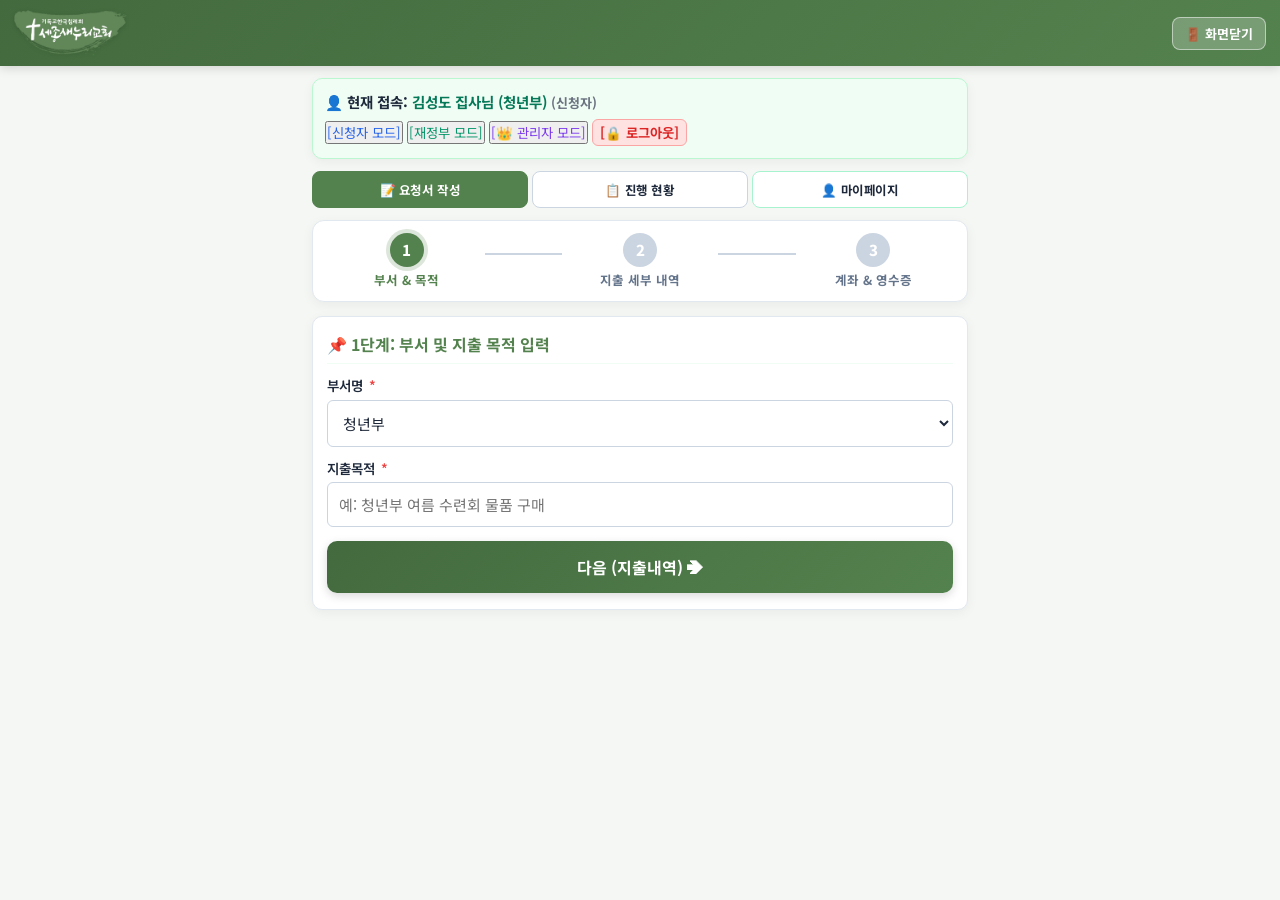
==== public/index.html @ fdd546b0 "fix: 재정부 상세 모달 미학 4대 수술 (메모 '심사' 텍스트 제거, 반려/승인 2자 버튼, 영수증 썸네일 미리보기, 집행완료건 버튼 숨김)" ====
<!DOCTYPE html>
<html lang="ko" data-theme="green">
<head>
    <meta charset="UTF-8">
    <meta name="viewport" content="width=device-width, initial-scale=1.0, maximum-scale=1.0, user-scalable=no">
    <title>세종새누리교회 비용지출요청</title>
    <link rel="stylesheet" href="css/style.css">
</head>
<body>

    <!-- 🌿 깔끔하고 맑은 상단 헤더 -->
    <header class="app-header" style="padding: 10px 14px;">
        <div style="display:flex; align-items:center;">
            <img src="images/logo.png" alt="기독교한국침례회 세종새누리교회" style="height:46px; border:none; background:transparent; box-shadow:none; border-radius:0; filter:drop-shadow(0 1px 2px rgba(0,0,0,0.15));">
        </div>
        <button onclick="closeOrExit()" style="background:rgba(255,255,255,0.22); color:#fff; border:1px solid rgba(255,255,255,0.5); padding:6px 12px; border-radius:8px; font-size:13px; font-weight:bold; cursor:pointer;">
            🚪 화면닫기
        </button>
    </header>

    <div class="container">

        <!-- 🛠️ 로그인 상태 정보 및 테스트용 툴바 -->
        <div class="card" style="padding: 12px; margin-bottom: 12px; background-color: #f0fdf4; border-color: #bbf7d0;">
            <div style="display:flex; justify-content:space-between; align-items:center; flex-wrap:wrap; gap:6px;">
                <div>
                    <strong>👤 현재 접속:</strong> 
                    <span id="user-name-display" style="color:#047857; font-weight:700;">김성도 집사님</span>
                    <span id="user-role-badge" style="font-size:13px; color:#6b7280; font-weight:bold;">(신청자)</span>
                </div>
                <div style="font-size:13px; display:flex; gap:4px; align-items:center; flex-wrap:wrap;">
                    <button onclick="switchRole('APPLICANT', '김성도 집사님 (청년부)')" class="btn-role-switch" style="color:#2563eb;">[신청자 모드]</button>
                    <button onclick="switchRole('TREASURER', '이재정 장로님 (재정부)')" class="btn-role-switch" style="color:#059669;">[재정부 모드]</button>
                    <button onclick="switchRole('ADMIN', '최관리 목사님 (사이트 관리자)')" class="btn-role-switch" style="color:#7c3aed;">[👑 관리자 모드]</button>
                    <button onclick="realLogout()" style="background:#fee2e2; color:#dc2626; border:1px solid #fca5a5; padding:3px 7px; border-radius:6px; font-weight:bold; cursor:pointer;">[🔒 로그아웃]</button>
                </div>
            </div>
        </div>

        <!-- 🎯 상단 탭 메뉴 -->
        <div class="tab-group" id="app-tab-group">
            <button class="tab-btn active" id="tab-form-btn" onclick="showTab('form')">📝 요청서 작성</button>
            <button class="tab-btn" id="tab-status-btn" onclick="showTab('status')">📋 진행 현황</button>
            <button class="tab-btn" id="tab-admin-btn" onclick="showTab('admin')" style="display:none;">📋 지출요청 목록</button>
            <button class="tab-btn" id="tab-site-admin-btn" onclick="showTab('site_admin')" style="display:none; border-color:#7c3aed; color:#7c3aed;">👑 관리자</button>
            <button class="tab-btn" id="tab-mypage-btn" onclick="showTab('mypage')" style="border-color:#a7f3d0;">👤 마이페이지</button>
        </div>

        <!-- 1. 지출요청서 작성 Section -->
        <div id="section-form">
            <div id="wizard-form-container">
                <div class="wizard-stepper" id="main-wizard-stepper">
                    <div class="stepper-step active" id="st-step-1">
                        <div class="stepper-num" id="st-num-1">1</div>
                        <div class="stepper-label">부서 & 목적</div>
                    </div>
                    <div style="flex:0.5; height:2px; background:#cbd5e1; margin-bottom:14px;"></div>
                    <div class="stepper-step" id="st-step-2">
                        <div class="stepper-num" id="st-num-2">2</div>
                        <div class="stepper-label">지출 세부 내역</div>
                    </div>
                    <div style="flex:0.5; height:2px; background:#cbd5e1; margin-bottom:14px;"></div>
                    <div class="stepper-step" id="st-step-3">
                        <div class="stepper-num" id="st-num-3">3</div>
                        <div class="stepper-label">계좌 & 영수증</div>
                    </div>
                </div>

                <form id="expense-submit-form" onsubmit="event.preventDefault(); alert('🎉 지출요청서가 정상 제출되었습니다!'); showTab('status');">
                    <!-- Step 1: 부서 및 목적 -->
                    <div id="w-step-1-panel" class="card" style="display:block;">
                        <div class="card-title">📌 1단계: 부서 및 지출 목적 입력</div>
                        <div class="form-group">
                            <label>부서명 <span class="required">*</span></label>
                            <select id="form-dept-select" class="form-control" style="font-size:15px; padding:11px;">
                                <option value="청년부">청년부</option>
                                <option value="주일학교">주일학교</option>
                                <option value="방송실">방송실</option>
                            </select>
                        </div>
                        <div class="form-group">
                            <label>지출목적 <span class="required">*</span></label>
                            <input type="text" id="w-purpose-input" class="form-control" placeholder="예: 청년부 여름 수련회 물품 구매" style="font-size:15px; padding:11px;">
                        </div>
                        <div class="wizard-btn-group wizard-only-btn">
                            <button type="button" class="btn-wizard-next" onclick="goToWizardStep(2)">
                                다음 (지출내역) ➔
                            </button>
                        </div>
                    </div>

                    <!-- Step 2: 지출 내역 -->
                    <div id="w-step-2-panel" class="card" style="display:none;">
                        <div class="card-title">💵 2단계: 지출 세부 내역 및 비용 입력</div>
                        <p style="font-size:13px; color:var(--text-secondary); margin-bottom:10px;">
                            항목과 금액, 비고를 2줄 카드로 넓고 편리하게 입력하세요.
                        </p>

                        <div id="w-items-card-list">
                            <div class="item-card-row" style="background:#f8fafc; border:1.5px solid #e2e8f0; border-radius:10px; padding:10px; margin-bottom:10px;">
                                <div style="display:flex; justify-content:space-between; align-items:center; margin-bottom:6px;">
                                    <span style="font-size:13px; font-weight:800; color:var(--primary-color);">항목 #1</span>
                                    <button type="button" class="btn-danger-sm" onclick="removeItemCard(this)">✕ 삭제</button>
                                </div>
                                <div class="form-group" style="margin-bottom:6px;">
                                    <input type="text" class="form-control item-name-field" placeholder="예: 수련회 간식 (음료/과자)" style="font-size:14.5px; padding:9px;">
                                </div>
                                <div style="display:grid; grid-template-columns: 1fr 1fr; gap:6px;">
                                    <div>
                                        <input type="number" class="form-control item-amount-field" placeholder="예: 85000" oninput="calcTotalAmount()" style="font-size:14px; padding:8px;">
                                    </div>
                                    <div>
                                        <input type="text" class="form-control item-note-field" placeholder="예: 마트 결제" style="font-size:14px; padding:8px;">
                                    </div>
                                </div>
                            </div>
                        </div>

                        <button type="button" class="btn-secondary-sm" onclick="addItemCard()" style="width:100%; padding:11px; font-size:14.5px; margin-bottom:10px; background:#e2e8f0; color:#334155;">
                            ➕ 지출 항목 추가하기
                        </button>

                        <div class="total-banner">
                            총 신청금액: <span id="w-total-amount-display">0 원</span>
                        </div>

                        <div class="wizard-btn-group wizard-only-btn">
                            <button type="button" class="btn-wizard-prev" onclick="goToWizardStep(1)">⬅ 이전</button>
                            <button type="button" class="btn-wizard-next" onclick="goToWizardStep(3)">
                                다음 (영수증) ➔
                            </button>
                        </div>
                    </div>

                    <!-- Step 3: 계좌 및 영수증 -->
                    <div id="w-step-3-panel" class="card" style="display:none;">
                        <div class="card-title">💳 3단계: 입금 계좌 & 영수증 첨부</div>
                        <div style="display:grid; grid-template-columns: 1fr 1fr; gap: 8px; margin-bottom:12px;">
                            <div class="form-group">
                                <label>계좌번호 <span class="required">*</span></label>
                                <input type="text" id="form-account-input" class="form-control" placeholder="예: 351-1234-5678-00" style="padding:11px;">
                            </div>
                            <div class="form-group">
                                <label>예금주 <span class="required">*</span></label>
                                <input type="text" id="form-holder-input" class="form-control" placeholder="예: 홍길동" style="padding:11px;">
                            </div>
                        </div>

                        <div class="form-group" style="margin-bottom:16px;">
                            <label>🖼️ 영수증 / 증빙 사진 첨부 (선택/필수)</label>
                            <div class="receipt-upload-box" onclick="document.getElementById('receipt-input-w').click();" style="border:2px dashed #94a3b8; background:#f8fafc; padding:20px; border-radius:12px;">
                                <div style="font-size:32px; margin-bottom:4px;">🖼️ 📸</div>
                                <div style="font-weight:bold; font-size:15px; color:var(--primary-color);">터치하여 스마트폰 카메라 촬영 또는 영수증 사진 첨부</div>
                                <div style="font-size:12.5px; color:#64748b; margin-top:2px;">(여러 장 선택 가능합니다)</div>
                                <input type="file" id="receipt-input-w" accept="image/*" multiple style="display:none;" onchange="handleReceiptPreview(this)">
                            </div>
                            <div id="receipt-preview-container" style="display:flex; flex-wrap:wrap; gap:6px; margin-top:8px;"></div>
                        </div>

                        <div class="wizard-btn-group wizard-only-btn">
                            <button type="button" class="btn-wizard-prev" onclick="goToWizardStep(2)">⬅ 이전</button>
                            <button type="submit" class="btn-wizard-next" style="background:linear-gradient(135deg, #059669 0%, #10b981 100%); font-size:17px;">
                                ✉️ 요청서 제출
                            </button>
                        </div>
                    </div>

                    <div id="onepage-submit-container" style="display:none; margin-top:14px;">
                        <button type="submit" class="btn-primary-lg" style="background:linear-gradient(135deg, #059669 0%, #10b981 100%); font-size:18px; padding:16px;">
                            ✉️ 요청서 제출
                        </button>
                    </div>
                </form>
            </div>
        </div>

        <!-- 2. 📋 진행 현황 Section -->
        <div id="section-status" style="display:none;">
            <div class="card">
                <div class="card-title">⚡ 최근 지출요청 진행 현황 (1개월 이내)</div>
                <div style="border: 1.5px solid #e2e8f0; border-radius: 8px; padding: 12px; margin-bottom: 10px; background:#fff;">
                    <div style="display:flex; justify-content:space-between; align-items:center; margin-bottom:4px;">
                        <span style="font-weight:700; font-size:14.5px; color:var(--primary-color);">EXP-202608-0001</span>
                        <span class="status-badge status-PAID" style="background:#dcfce7; color:#15803d; padding:2px 8px; border-radius:4px; font-weight:bold; font-size:12px;">✅ 집행 완료</span>
                    </div>
                    <h3 style="font-size:15.5px; font-weight:700; margin-bottom:4px;">청년부 여름 수련회 물품 구매</h3>
                    <div style="font-size:13.5px; color:var(--text-secondary);">신청자: <strong>김성도 집사</strong> | 신청금액: <strong>85,000 원</strong> | 요청일: 2026-08-11</div>
                </div>
            </div>

            <div class="card" style="border-top:3px solid #64748b;">
                <div class="card-title" style="color:#334155;">📜 지난 지출 신청 이력 (집행완료 1개월 경과건)</div>
                <p style="font-size:13px; color:var(--text-secondary); margin-bottom:10px;">
                    집행이 확정되고 1개월이 지난 신청 내역은 간단 목록으로 안전하게 보관됩니다.
                </p>
                <table class="admin-user-table">
                    <thead>
                        <tr><th>집행일자</th><th>부서</th><th>지출 목적</th><th>금액</th><th>상태</th></tr>
                    </thead>
                    <tbody>
                        <tr>
                            <td>2026-07-02</td>
                            <td>청년부</td>
                            <td>6월 청년부 정기모임 모임비</td>
                            <td>45,000 원</td>
                            <td><span style="color:#059669; font-weight:bold;">✅ 완료</span></td>
                        </tr>
                    </tbody>
                </table>
            </div>
        </div>

        <!-- 3. 👤 마이페이지 Section -->
        <div id="section-mypage" style="display:none;">
            <div class="card" style="border-top:3px solid var(--primary-color);">
                <div class="card-title" style="color:var(--primary-color);">👤 내 프로필 & 취향</div>
                <div class="form-group">
                    <label>성명 (SNS 로그인 정보 연동)</label>
                    <input type="text" id="my-name-input" class="form-control" value="김성도" oninput="syncNameWithHolder(this.value)">
                </div>
                <div style="display:grid; grid-template-columns: 1fr 1fr; gap:8px;">
                    <div class="form-group">
                        <label>교회 직함 선택</label>
                        <select id="my-title-select" class="form-control">
                            <option value="성도">성도</option>
                            <option value="집사" selected>집사</option>
                            <option value="권사">권사</option>
                            <option value="장로">장로</option>
                            <option value="목사">목사</option>
                        </select>
                    </div>
                    <div class="form-group">
                        <label>소속 부서 선택</label>
                        <select id="my-dept-select" class="form-control">
                            <option value="청년부" selected>청년부</option>
                            <option value="주일학교">주일학교</option>
                            <option value="방송실">방송실</option>
                        </select>
                    </div>
                </div>
            </div>

            <!-- 자주 쓰는 환급 계좌 등록 -->
            <div class="card" style="border-top:3px solid #059669;">
                <div class="card-title" style="color:#047857;">💳 자주 쓰는 환급 계좌 미리 등록</div>
                <div style="display:grid; grid-template-columns: 1fr 2fr 1fr; gap:6px;">
                    <input type="text" id="my-bank-input" class="form-control" placeholder="은행명" value="농협">
                    <input type="text" id="my-account-input" class="form-control" placeholder="계좌번호" value="351-1234-5678-00">
                    <input type="text" id="my-holder-input" class="form-control" placeholder="예금주" value="김성도">
                </div>
            </div>

            <!-- 🎨 테마 및 폼 스타일 선택기 -->
            <div class="card" style="border-top:3px solid #7c3aed;">
                <div class="card-title" style="color:#6b21a8;">🎨 나만의 선호 UI 스타일 & 테마 색상 선택</div>
                <div class="form-group" style="margin-bottom:14px;">
                    <label style="font-weight:700;">기본 지출요청서 작성 폼 스타일 선택</label>
                    <select id="my-mode-select" class="form-control" style="font-size:14.5px; padding:10px; border-color:#7c3aed;">
                        <option value="wizard" selected>✨ 3단계 톡톡 위자드 모드 (기본)</option>
                        <option value="onepage">📄 한눈에 보는 원페이지 스크롤 모드</option>
                    </select>
                </div>
                <div class="form-group">
                    <label style="font-weight:700;">좋아하는 테마 컬러 선택</label>
                    <div class="theme-picker-group">
                        <div class="theme-card-option active" id="thm-opt-green" onclick="selectThemeOption('green')">
                            <div class="theme-color-badge" style="background:#54824e;"></div>
                            <div style="font-size:13px; font-weight:bold; color:#436a3e;">🌿 딥그린</div>
                        </div>
                        <div class="theme-card-option" id="thm-opt-blue" onclick="selectThemeOption('blue')">
                            <div class="theme-color-badge" style="background:#1e3a8a;"></div>
                            <div style="font-size:13px; font-weight:bold; color:#1e3a8a;">🔵 오션블루</div>
                        </div>
                        <div class="theme-card-option" id="thm-opt-purple" onclick="selectThemeOption('purple')">
                            <div class="theme-color-badge" style="background:#6b21a8;"></div>
                            <div style="font-size:13px; font-weight:bold; color:#6b21a8;">🟣 퍼플</div>
                        </div>
                    </div>
                </div>
                <button type="button" class="btn-primary-lg" style="margin-top:14px;" onclick="saveMyPageSettings()">
                    💾 마이페이지 설정 저장하기
                </button>
            </div>
        </div>

        <!-- 4. 📋 재정부 전용 지출요청 심사 & 스마트 2대 버튼 목록 -->
        <div id="section-admin" style="display:none;">
            <div class="card">
                <!-- 🔘 상단 2대 핵심 버튼 -->
                <div class="card-title" style="justify-content:space-between; flex-wrap:wrap; gap:6px; margin-bottom:14px;">
                    <span>📋 지출요청 심사 & 집행 목록</span>
                    <div style="display:flex; gap:6px; flex-wrap:wrap;">
                        <button type="button" class="btn-secondary-sm" style="background:#1e293b; color:#ffffff; padding:7px 12px; font-size:13px; font-weight:bold; cursor:pointer;" onclick="printFullReport()">
                            🖨️ 전체 목록 인쇄
                        </button>
                        <button type="button" id="btn-toggle-batch-mode" class="btn-secondary-sm" style="background:#2563eb; color:#ffffff; padding:7px 12px; font-size:13px; font-weight:bold; cursor:pointer;" onclick="toggleBatchMode()">
                            💸 집행완료 확정
                        </button>
                    </div>
                </div>

                <!-- 💸 스마트 집행완료 확정 툴바 (토글 시 등장!) -->
                <div id="batch-action-bar" class="batch-bar-container">
                    <label style="font-weight:700; font-size:13.5px; cursor:pointer; display:flex; align-items:center; gap:6px; color:#1e3a8a;">
                        <input type="checkbox" id="chk-select-all" onchange="toggleSelectAll(this)" style="width:18px; height:18px; accent-color:#2563eb;">
                        <span>☑️ 전체 선택</span>
                    </label>
                    <div style="display:flex; gap:6px; align-items:center;">
                        <button type="button" id="btn-batch-pay" class="btn-primary-lg" onclick="processBatchPayment()" style="width:auto; padding:8px 14px; font-size:13px; background:linear-gradient(135deg, #1d4ed8 0%, #2563eb 100%);">
                            💸 선택한 0건 (0원) 집행 완료
                        </button>
                        <button type="button" onclick="toggleBatchMode(false)" style="background:#cbd5e1; color:#334155; border:none; padding:8px 10px; border-radius:6px; font-size:12.5px; font-weight:bold; cursor:pointer;">
                            취소
                        </button>
                    </div>
                </div>
                
                <div id="admin-request-cards-container">
                    <!-- 요청 카드 #1 -->
                    <div class="request-summary-card" style="margin-bottom:10px; display:flex; gap:10px; align-items:flex-start;">
                        <input type="checkbox" class="chk-item-batch" value="EXP-202608-0001" data-amount="85000" data-status="PAID" onchange="calcSelectedBatchTotal()" style="width:20px; height:20px; margin-top:4px; accent-color:#2563eb;">
                        <div style="flex:1;" onclick="openDetailModal('EXP-202608-0001', '청년부 여름 수련회 물품 구매', '85,000 원', '청년부', '김성도 집사', 'PAID', '농협 351-1234-5678-00 (예금주: 김성도)')">
                            <div style="display:flex; justify-content:space-between; align-items:center;">
                                <span style="font-weight:700; color:var(--primary-color);">EXP-202608-0001</span>
                                <span class="status-badge status-PAID" id="badge-EXP-202608-0001" style="background:#dcfce7; color:#15803d; padding:2px 8px; border-radius:4px; font-weight:bold; font-size:12px;">✅ 집행 완료</span>
                            </div>
                            <div style="font-weight:bold; font-size:15px; margin-top:4px;">청년부 여름 수련회 물품 구매</div>
                            <div style="font-size:13px; color:#64748b; margin-top:2px;">신청자: 김성도 집사 | 금액: 85,000 원 | 계좌: 농협 351-1234-5678-00</div>
                        </div>
                    </div>

                    <!-- 요청 카드 #2 -->
                    <div class="request-summary-card" style="display:flex; gap:10px; align-items:flex-start;">
                        <input type="checkbox" class="chk-item-batch" value="EXP-202608-0002" data-amount="120000" data-status="APPROVED" onchange="calcSelectedBatchTotal()" style="width:20px; height:20px; margin-top:4px; accent-color:#2563eb;">
                        <div style="flex:1;" onclick="openDetailModal('EXP-202608-0002', '주일학교 주일과별 교재 구입', '120,000 원', '주일학교', '이성도 집사', 'PENDING', '농협 351-9988-7766 (예금주: 이성도)')">
                            <div style="display:flex; justify-content:space-between; align-items:center;">
                                <span style="font-weight:700; color:var(--primary-color);">EXP-202608-0002</span>
                                <span class="status-badge status-PENDING" id="badge-EXP-202608-0002" style="background:#fef3c7; color:#b45309; padding:2px 8px; border-radius:4px; font-weight:bold; font-size:12px;">⏳ 승인 대기</span>
                            </div>
                            <div style="font-weight:bold; font-size:15px; margin-top:4px;">주일학교 주일과별 교재 구입</div>
                            <div style="font-size:13px; color:#64748b; margin-top:2px;">신청자: 이성도 집사 | 금액: 120,000 원 | 계좌: 농협 351-9988-7766</div>
                        </div>
                    </div>
                </div>
            </div>
        </div>

        <!-- 5. 👑 사이트 관리자 대시보드 Section -->
        <div id="section-site_admin" style="display:none;">
            <div class="card" style="border-top:3px solid #7c3aed;">
                <div class="card-title" style="color:#6b21a8;">⚙️ 1. 부서 및 교회 직함 관리</div>
                <p style="font-size:13px; color:var(--text-secondary);">사역 부서 및 직함을 자유롭게 생성/삭제 관리합니다.</p>
            </div>
        </div>

    </div>

    <!-- 🔍 재정부 상세 모달 (Detail Modal) -->
    <div id="detail-review-modal" class="modal-backdrop">
        <div class="modal-content">
            <div class="modal-header">
                <h3 id="m-modal-title">📌 지출요청 세부내용 (EXP-202608-0001)</h3>
                <button type="button" class="modal-close-btn" onclick="closeModal()">✕</button>
            </div>

            <div style="font-size:13.5px; line-height:1.6; margin-bottom:14px;">
                <div style="background:#f8fafc; padding:10px 12px; border-radius:8px; border:1px solid #e2e8f0; margin-bottom:10px;">
                    <div><strong>요청 건명:</strong> <span id="m-purpose-text" style="font-weight:bold; color:var(--primary-color);">청년부 여름 수련회 물품 구매</span></div>
                    <div><strong>신청 정보:</strong> <span id="m-dept-text">청년부</span> - <span id="m-applicant-text">김성도 집사</span></div>
                    <div><strong>환급 계좌:</strong> <span id="m-account-text">농협 351-1234-5678-00 (예금주: 김성도)</span></div>
                    <div><strong>신청 총액:</strong> <span id="m-amount-text" style="font-size:16px; font-weight:800; color:#2563eb;">85,000 원</span></div>
                    <div><strong>현재 상태:</strong> <span id="m-status-text" class="status-badge">집행 완료</span></div>
                </div>

                <div style="font-weight:700; color:#334155; margin-bottom:6px;">💵 세부 지출 항목 명세:</div>
                <table style="width:100%; border-collapse:collapse; font-size:13px; margin-bottom:14px; border:1px solid #cbd5e1;">
                    <thead style="background:#f1f5f9;">
                        <tr><th style="padding:6px; border:1px solid #cbd5e1;">항목명</th><th style="padding:6px; border:1px solid #cbd5e1;">금액</th><th style="padding:6px; border:1px solid #cbd5e1;">비고</th></tr>
                    </thead>
                    <tbody id="m-items-tbody">
                        <tr><td style="padding:6px; border:1px solid #e2e8f0;">수련회 간식 (음료/과자)</td><td style="padding:6px; border:1px solid #e2e8f0; text-align:right;">85,000 원</td><td style="padding:6px; border:1px solid #e2e8f0;">마트 결제</td></tr>
                    </tbody>
                </table>

                <div style="font-weight:700; color:#334155; margin-bottom:6px;">🖼️ 영수증 / 증빙 사진 미리보기:</div>
                <!-- 🖼️ 영수증 썸네일 미리보기 갤러리 -->
                <div id="m-receipt-gallery" style="display:flex; gap:10px; flex-wrap:wrap; margin-bottom:14px;">
                    <img src="images/logo.png" alt="영수증 썸네일" class="modal-receipt-thumb" onclick="alert('📸 영수증 원본 사진을 확대하여 미리봅니다.')" title="터치 시 원본 사진 확대 보기">
                </div>

                <div class="form-group" style="margin-bottom:14px;" id="m-memo-group">
                    <label style="font-weight:700;">재정부 메모 / 반려 사유 (선택)</label>
                    <input type="text" id="m-review-memo" class="form-control" placeholder="예: 영수증 적격 확인 완료">
                </div>
            </div>

            <!-- 🔘 승인 / 반려 2자 단정 처리 버튼 구획 (집행완료/완료건 조건부 숨김) -->
            <div id="m-action-btn-group" style="display:grid; grid-template-columns: 1fr 1fr; gap:10px;">
                <button type="button" class="btn-primary-lg" style="background:#ef4444; font-size:15px; padding:12px;" onclick="processApproval('REJECTED')">
                    ❌ 반려
                </button>
                <button type="button" class="btn-primary-lg" style="background:#059669; font-size:15px; padding:12px;" onclick="processApproval('APPROVED')">
                    ✅ 승인
                </button>
            </div>

            <!-- 집행 완료건 전용 닫기 버튼 -->
            <div id="m-close-only-group" style="display:none; margin-top:10px;">
                <button type="button" class="btn-primary-lg" style="background:#475569; font-size:15px; padding:12px;" onclick="closeModal()">
                    🚪 닫기
                </button>
            </div>
        </div>
    </div>

    <!-- 🖨️ 재정부 지출요청 총괄집계표 전용 인쇄/PDF 숨김 구획 -->
    <div id="print-report-container"></div>

    <script src="js/app.js"></script>
    <script>
        let currentRole = 'APPLICANT';
        let selectedTheme = 'green';
        let itemCardCount = 1;
        let activeReqId = null;
        let activeReqStatus = null;
        let isBatchModeActive = false;

        function showTab(tabName) {
            ['form', 'status', 'admin', 'site_admin', 'mypage'].forEach(t => {
                const sec = document.getElementById('section-' + t);
                const btn = document.getElementById('tab-' + t + '-btn');
                if (sec) sec.style.display = (t === tabName) ? 'block' : 'none';
                if (btn) {
                    if (t === tabName) btn.classList.add('active');
                    else btn.classList.remove('active');
                }
            });
        }

        // 🔘 '집행완료 확정' 클릭 시 체크박스 모드 토글!
        function toggleBatchMode(forceState) {
            if (forceState !== undefined) {
                isBatchModeActive = forceState;
            } else {
                isBatchModeActive = !isBatchModeActive;
            }

            const bar = document.getElementById('batch-action-bar');
            const chks = document.querySelectorAll('.chk-item-batch');
            const toggleBtn = document.getElementById('btn-toggle-batch-mode');

            if (isBatchModeActive) {
                if (bar) bar.classList.add('active');
                chks.forEach(c => c.classList.add('active'));
                if (toggleBtn) {
                    toggleBtn.style.background = '#475569';
                    toggleBtn.textContent = '❌ 확정 모드 닫기';
                }
            } else {
                if (bar) bar.classList.remove('active');
                chks.forEach(c => c.classList.remove('active'));
                if (toggleBtn) {
                    toggleBtn.style.background = '#2563eb';
                    toggleBtn.textContent = '💸 집행완료 확정';
                }
                document.getElementById('chk-select-all').checked = false;
                toggleSelectAll({ checked: false });
            }
        }

        // 🔍 세부내용 상세 모달 열기 (집행 완료건 승인/반려 버튼 조건부 숨김!)
        function openDetailModal(reqId, purpose, totalAmount, dept, applicant, status, accountInfo) {
            if (isBatchModeActive) return; // 체크박스 모드일 땐 모달 팝업 안 띄움

            activeReqId = reqId;
            activeReqStatus = status;

            document.getElementById('m-modal-title').textContent = '📌 지출요청 세부내용 (' + reqId + ')';
            document.getElementById('m-purpose-text').textContent = purpose;
            document.getElementById('m-dept-text').textContent = dept;
            document.getElementById('m-applicant-text').textContent = applicant;
            document.getElementById('m-account-text').textContent = accountInfo;
            document.getElementById('m-amount-text').textContent = totalAmount;
            
            const stBadge = document.getElementById('m-status-text');
            if (stBadge) {
                stBadge.textContent = getStatusLabel(status);
            }

            // 🔒 집행 완료건(PAID) 또는 이미 반려건(REJECTED)은 [반려/승인] 버튼을 감추고 [닫기] 버튼만 표시!
            const actionGroup = document.getElementById('m-action-btn-group');
            const closeGroup = document.getElementById('m-close-only-group');
            const memoGroup = document.getElementById('m-memo-group');

            if (status === 'PAID' || status === 'REJECTED') {
                if (actionGroup) actionGroup.style.display = 'none';
                if (closeGroup) closeGroup.style.display = 'block';
                if (memoGroup) memoGroup.style.display = 'none';
            } else {
                if (actionGroup) actionGroup.style.display = 'grid';
                if (closeGroup) closeGroup.style.display = 'none';
                if (memoGroup) memoGroup.style.display = 'block';
            }

            document.getElementById('detail-review-modal').classList.add('active');
        }

        function closeModal() {
            document.getElementById('detail-review-modal').classList.remove('active');
        }

        function getStatusLabel(st) {
            switch(st) {
                case 'PAID': return '✅ 집행 완료';
                case 'APPROVED': return '👍 승인 완료 (집행대기)';
                case 'PENDING': return '⏳ 승인 대기';
                case 'REJECTED': return '❌ 반려됨';
                default: return st;
            }
        }

        // ✅ 승인 또는 ❌ 반려 처리 스크립트 (2자 버튼)
        function processApproval(targetStatus) {
            if (!activeReqId) return;

            const badge = document.getElementById('badge-' + activeReqId);

            if (targetStatus === 'APPROVED') {
                if (badge) {
                    badge.className = 'status-badge status-APPROVED';
                    badge.style.cssText = 'background:#e0f2fe; color:#0369a1; padding:2px 8px; border-radius:4px; font-weight:bold; font-size:12px;';
                    badge.textContent = '👍 승인 완료 (집행대기)';
                }
                alert('🎉 [' + activeReqId + '] 지출요청건이 [승인] 처리되었습니다!\n목록으로 복귀합니다.');
            } else if (targetStatus === 'REJECTED') {
                if (badge) {
                    badge.className = 'status-badge status-REJECTED';
                    badge.style.cssText = 'background:#fee2e2; color:#dc2626; padding:2px 8px; border-radius:4px; font-weight:bold; font-size:12px;';
                    badge.textContent = '❌ 반려됨';
                }
                alert('❌ [' + activeReqId + '] 지출요청건이 [반려] 처리되었습니다.\n목록으로 복귀합니다.');
            }

            closeModal();
            calcSelectedBatchTotal();
        }

        // 💸 스마트 다중 선택 일괄 집행 완료
        function toggleSelectAll(chkAll) {
            const items = document.querySelectorAll('.chk-item-batch');
            items.forEach(chk => chk.checked = chkAll.checked);
            calcSelectedBatchTotal();
        }

        function calcSelectedBatchTotal() {
            const items = document.querySelectorAll('.chk-item-batch:checked');
            let count = 0;
            let totalSum = 0;

            items.forEach(chk => {
                count++;
                totalSum += parseInt(chk.getAttribute('data-amount')) || 0;
            });

            const btn = document.getElementById('btn-batch-pay');
            if (btn) {
                btn.textContent = '💸 선택한 ' + count + '건 (' + totalSum.toLocaleString() + '원) 집행 완료';
            }
        }

        function processBatchPayment() {
            const items = document.querySelectorAll('.chk-item-batch:checked');
            if (items.length === 0) {
                alert('⚠️ 일괄 집행 완료 처리할 지출요청건을 먼저 체크박스로 선택해 주세요!');
                return;
            }

            let totalSum = 0;
            let reqIds = [];
            items.forEach(chk => {
                reqIds.push(chk.value);
                totalSum += parseInt(chk.getAttribute('data-amount')) || 0;
            });

            if (confirm('💸 선택하신 총 ' + items.length + '건 (총 ' + totalSum.toLocaleString() + '원)의 요청서를 [일괄 집행 완료] 처리하시겠습니까?')) {
                reqIds.forEach(id => {
                    const badge = document.getElementById('badge-' + id);
                    if (badge) {
                        badge.className = 'status-badge status-PAID';
                        badge.style.cssText = 'background:#dcfce7; color:#15803d; padding:2px 8px; border-radius:4px; font-weight:bold; font-size:12px;';
                        badge.textContent = '✅ 집행 완료';
                    }
                });

                alert('🎉 [일괄 집행 완료 처리 완료!]\n\n' +
                      '• 선택 건수: 총 ' + items.length + '건\n' +
                      '• 집행 총액: ' + totalSum.toLocaleString() + ' 원\n\n' +
                      '인터넷 뱅킹 환급 집행이 정상 완료되었습니다!');

                toggleBatchMode(false);
            }
        }

        // 📊 재정부 멀티 지출요청 총괄 집계표 인쇄 스크립트!
        function printFullReport() {
            const printBox = document.getElementById('print-report-container');
            const today = new Date().toLocaleDateString('ko-KR', { year: 'numeric', month: 'long', day: 'numeric' });

            printBox.innerHTML = `
                <div class="print-header-top-clean">
                    <div class="print-title-area">
                        <h1>세종새누리교회 비용지출 결의 총괄표</h1>
                        <p>출력 일자: ${today} | 담당 부서: 재정부</p>
                    </div>

                    <table class="print-approval-table-clean">
                        <tr>
                            <th>작 성</th>
                            <th>검 토</th>
                            <th>승 인</th>
                        </tr>
                        <tr>
                            <td class="print-approval-box-cell"></td>
                            <td class="print-approval-box-cell"></td>
                            <td class="print-approval-box-cell"></td>
                        </tr>
                    </table>
                </div>

                <div class="print-blue-title-bar">
                    ┃ 총괄 건명: 세종새누리교회 비용 지출 및 환급 집행 결의 건
                </div>

                <table class="print-items-grid-table">
                    <thead>
                        <tr>
                            <th style="width:5%;">NO</th>
                            <th style="width:14%;">요청번호</th>
                            <th style="width:10%;">부서</th>
                            <th style="width:11%;">신청자</th>
                            <th style="width:25%;">지출 목적 (건명)</th>
                            <th style="width:23%;">환급 계좌 정보</th>
                            <th style="width:12%;">금액 (원)</th>
                        </tr>
                    </thead>
                    <tbody>
                        <tr>
                            <td style="text-align:center;">1</td>
                            <td style="text-align:center; font-weight:700;">EXP-202608-0001</td>
                            <td style="text-align:center;">청년부</td>
                            <td style="text-align:center;">김성도 집사</td>
                            <td>청년부 여름 수련회 물품 구매</td>
                            <td>농협 351-1234-5678-00 (김성도)</td>
                            <td style="text-align:right; font-weight:700;">85,000</td>
                        </tr>
                        <tr>
                            <td style="text-align:center;">2</td>
                            <td style="text-align:center; font-weight:700;">EXP-202608-0002</td>
                            <td style="text-align:center;">주일학교</td>
                            <td style="text-align:center;">이성도 집사</td>
                            <td>주일학교 주일과별 교재 구입</td>
                            <td>농협 351-9988-7766 (이성도)</td>
                            <td style="text-align:right; font-weight:700;">120,000</td>
                        </tr>
                    </tbody>
                </table>

                <div class="print-total-blue-box">
                    <span style="font-size:15px; font-weight:bold; color:#475569;">총 지출 집행 결의 합계금액:</span>
                    <span class="print-total-amount-highlight">205,000 원</span>
                </div>

                <div class="print-church-stamp-footer">
                    위와 같이 세종새누리교회 회계 규정에 따라 비용 지출 결의를 총괄 집행합니다.<br><br>
                    <span style="font-size:17px; font-weight:800;">기독교한국침례회 세종새누리교회 재정부 (직인생략)</span>
                </div>
            `;

            setTimeout(function() {
                window.print();
            }, 150);
        }

        function renderFormMode(mode) {
            const stepper = document.getElementById('main-wizard-stepper');
            const p1 = document.getElementById('w-step-1-panel');
            const p2 = document.getElementById('w-step-2-panel');
            const p3 = document.getElementById('w-step-3-panel');
            const wizardBtns = document.querySelectorAll('.wizard-only-btn');
            const onepageSubmitBtn = document.getElementById('onepage-submit-container');

            if (mode === 'onepage') {
                if (stepper) stepper.style.display = 'none';
                if (p1) p1.style.display = 'block';
                if (p2) p2.style.display = 'block';
                if (p3) p3.style.display = 'block';
                wizardBtns.forEach(btn => btn.style.display = 'none');
                if (onepageSubmitBtn) onepageSubmitBtn.style.display = 'block';
            } else {
                if (stepper) stepper.style.display = 'flex';
                goToWizardStep(1);
                wizardBtns.forEach(btn => btn.style.display = 'flex');
                if (onepageSubmitBtn) onepageSubmitBtn.style.display = 'none';
            }
        }

        function goToWizardStep(targetStep) {
            const p1 = document.getElementById('w-step-1-panel');
            const p2 = document.getElementById('w-step-2-panel');
            const p3 = document.getElementById('w-step-3-panel');

            if (p1) p1.style.display = (targetStep === 1) ? 'block' : 'none';
            if (p2) p2.style.display = (targetStep === 2) ? 'block' : 'none';
            if (p3) p3.style.display = (targetStep === 3) ? 'block' : 'none';

            [1, 2, 3].forEach(n => {
                const st = document.getElementById('st-step-' + n);
                if (st) {
                    if (n === targetStep) {
                        st.classList.add('active');
                        st.classList.remove('completed');
                    } else if (n < targetStep) {
                        st.classList.remove('active');
                        st.classList.add('completed');
                    } else {
                        st.classList.remove('active');
                        st.classList.remove('completed');
                    }
                }
            });

            window.scrollTo({ top: 120, behavior: 'smooth' });
        }

        function addItemCard() {
            itemCardCount++;
            const container = document.getElementById('w-items-card-list');
            const div = document.createElement('div');
            div.className = 'item-card-row';
            div.style.cssText = 'background:#f8fafc; border:1.5px solid #e2e8f0; border-radius:10px; padding:10px; margin-bottom:10px;';
            div.innerHTML = `
                <div style="display:flex; justify-content:space-between; align-items:center; margin-bottom:6px;">
                    <span style="font-size:13px; font-weight:800; color:var(--primary-color);">항목 #${itemCardCount}</span>
                    <button type="button" class="btn-danger-sm" onclick="removeItemCard(this)">✕ 삭제</button>
                </div>
                <div class="form-group" style="margin-bottom:6px;">
                    <input type="text" class="form-control item-name-field" placeholder="예: 수련회 간식 (음료/과자)" style="font-size:14.5px; padding:9px;">
                </div>
                <div style="display:grid; grid-template-columns: 1fr 1fr; gap:6px;">
                    <div>
                        <input type="number" class="form-control item-amount-field" placeholder="예: 85000" oninput="calcTotalAmount()" style="font-size:14px; padding:8px;">
                    </div>
                    <div>
                        <input type="text" class="form-control item-note-field" placeholder="예: 마트 결제" style="font-size:14px; padding:8px;">
                    </div>
                </div>
            `;
            container.appendChild(div);
        }

        function removeItemCard(btn) {
            const row = btn.closest('.item-card-row');
            if (row) {
                row.remove();
                calcTotalAmount();
            }
        }

        function calcTotalAmount() {
            let total = 0;
            const fields = document.querySelectorAll('.item-amount-field');
            fields.forEach(f => {
                const val = parseFloat(f.value) || 0;
                total += val;
            });
            document.getElementById('w-total-amount-display').textContent = total.toLocaleString() + ' 원';
        }

        function handleReceiptPreview(input) {
            const container = document.getElementById('receipt-preview-container');
            container.innerHTML = '';
            if (input.files) {
                Array.from(input.files).forEach(file => {
                    const reader = new FileReader();
                    reader.onload = function(e) {
                        const img = document.createElement('img');
                        img.src = e.target.result;
                        img.style.cssText = 'width:70px; height:70px; object-fit:cover; border-radius:8px; border:1px solid #cbd5e1;';
                        container.appendChild(img);
                    }
                    reader.readAsDataURL(file);
                });
            }
        }

        function closeOrExit() {
            if (confirm('🚪 화면을 닫고 세션을 유지하시겠습니까?\n(스마트폰 자동 로그인은 계속 유지됩니다)')) {
                try { window.close(); } catch(e) {}
                location.href = 'login.html';
            }
        }

        function realLogout() {
            if (confirm('🔒 정말 로그아웃 하시겠습니까?\n(자동 로그인 토큰이 삭제되어 다시 로그인해야 합니다)')) {
                localStorage.removeItem('saenuri_auto_login');
                location.href = 'login.html';
            }
        }

        function syncNameWithHolder(newName) {
            const holderInput = document.getElementById('my-holder-input');
            const formHolderInput = document.getElementById('form-holder-input');
            if (holderInput) holderInput.value = newName;
            if (formHolderInput) formHolderInput.value = newName;
        }

        function selectThemeOption(themeName) {
            selectedTheme = themeName;
            ['green', 'blue', 'purple'].forEach(t => {
                const opt = document.getElementById('thm-opt-' + t);
                if (opt) {
                    if (t === themeName) opt.classList.add('active');
                    else opt.classList.remove('active');
                }
            });
            document.documentElement.setAttribute('data-theme', themeName);
        }

        function saveMyPageSettings() {
            const name = document.getElementById('my-name-input').value;
            const title = document.getElementById('my-title-select').value;
            const dept = document.getElementById('my-dept-select').value;
            const bank = document.getElementById('my-bank-input').value;
            const account = document.getElementById('my-account-input').value;
            const holder = document.getElementById('my-holder-input').value;
            const mode = document.getElementById('my-mode-select').value;

            localStorage.setItem('saenuri_user_name', name);
            localStorage.setItem('saenuri_user_theme', selectedTheme);
            localStorage.setItem('saenuri_user_mode', mode);
            localStorage.setItem('saenuri_default_bank', bank);
            localStorage.setItem('saenuri_default_account', account);
            localStorage.setItem('saenuri_default_holder', holder);

            document.getElementById('user-name-display').textContent = name + ' ' + title + '님';
            document.getElementById('form-dept-select').value = dept;
            document.getElementById('form-account-input').value = account;
            document.getElementById('form-holder-input').value = holder;

            renderFormMode(mode);

            alert('🎉 마이페이지 설정이 저장되었습니다!\n[' + (mode === 'onepage' ? '📄 원페이지 스크롤 모드' : '✨ 3단계 톡톡 위자드 모드') + ']가 적용되어 폼으로 이동합니다.');
            showTab('form');
        }

        function switchRole(role, nameDisplay) {
            currentRole = role;
            document.getElementById('user-name-display').textContent = nameDisplay;
            document.getElementById('user-role-badge').textContent = '(' + getRoleLabel(role) + ')';

            const formTabBtn = document.getElementById('tab-form-btn');
            const statusTabBtn = document.getElementById('tab-status-btn');
            const adminTabBtn = document.getElementById('tab-admin-btn');
            const siteAdminTabBtn = document.getElementById('tab-site-admin-btn');
            const mypageTabBtn = document.getElementById('tab-mypage-btn');

            if (role === 'APPLICANT') {
                formTabBtn.style.display = 'block';
                statusTabBtn.style.display = 'block';
                adminTabBtn.style.display = 'none';
                siteAdminTabBtn.style.display = 'none';
                mypageTabBtn.style.display = 'block';
                showTab('form');
            } else if (role === 'TREASURER') {
                formTabBtn.style.display = 'none';
                statusTabBtn.style.display = 'none';
                adminTabBtn.style.display = 'block';
                siteAdminTabBtn.style.display = 'none';
                mypageTabBtn.style.display = 'block';
                showTab('admin');
            } else if (role === 'ADMIN') {
                formTabBtn.style.display = 'none';
                statusTabBtn.style.display = 'none';
                adminTabBtn.style.display = 'block';
                siteAdminTabBtn.style.display = 'block';
                mypageTabBtn.style.display = 'block';
                showTab('site_admin');
            }
        }

        function getRoleLabel(role) {
            switch(role) {
                case 'APPLICANT': return '신청자';
                case 'TREASURER': return '재정부';
                case 'ADMIN': return '👑 관리자';
                default: return '신청자';
            }
        }

        document.addEventListener('DOMContentLoaded', function() {
            const savedTheme = localStorage.getItem('saenuri_user_theme');
            if (savedTheme) selectThemeOption(savedTheme);

            const savedMode = localStorage.getItem('saenuri_user_mode') || 'wizard';
            const modeSelect = document.getElementById('my-mode-select');
            if (modeSelect) modeSelect.value = savedMode;
            renderFormMode(savedMode);
        });

        switchRole('APPLICANT', '김성도 집사님 (청년부)');
    </script>
</body>
</html>
---- public/css/style.css ----
/* 세종새누리교회 스마트 재정행정시스템 - Balanced Style System (UTF-8) */

@import url('https://fonts.googleapis.com/css2?family=Gowun+Dodum&family=Noto+Sans+KR:wght@400;500;600;700;800&display=swap');

:root {
    --primary-color: #54824e;       /* 세종새누리교회 심볼 딥 그린 (기본) */
    --primary-hover: #436a3e;
    --accent-color: #059669;        
    --accent-yellow: #f59e0b;       
    --kakao-yellow: #fee500;
    --kakao-text: #191919;
    --bg-color: #f4f7f4;
    --card-bg: #ffffff;
    --text-primary: #1e293b;
    --text-secondary: #64748b;
    --border-color: #cbd5e1;
    --input-focus: #54824e;
    --radius: 10px;
    --shadow: 0 3px 12px rgba(0, 0, 0, 0.05);
    --font-main: 'Noto Sans KR', sans-serif;
}

[data-theme="blue"] {
    --primary-color: #1e3a8a;
    --primary-hover: #1d4ed8;
    --input-focus: #2563eb;
    --bg-color: #f0f4f9;
}

[data-theme="purple"] {
    --primary-color: #6b21a8;
    --primary-hover: #581c87;
    --input-focus: #7c3aed;
    --bg-color: #f6f0f9;
}

* {
    box-sizing: border-box;
    margin: 0;
    padding: 0;
    font-family: var(--font-main);
    -webkit-tap-highlight-color: transparent;
}

body {
    background-color: var(--bg-color);
    color: var(--text-primary);
    font-size: 14.5px;
    line-height: 1.45;
    padding-bottom: 50px;
}

/* 🔑 랜딩 / 로그인 전용 명품 디자인 CSS */
.landing-box {
    max-width: 440px;
    margin: 40px auto;
    padding: 24px 20px;
    text-align: center;
    border-radius: 16px;
    box-shadow: 0 10px 25px rgba(0,0,0,0.08);
}

.landing-logo-img {
    width: 100%;
    max-width: 320px;
    height: auto;
    border-radius: 8px;
    margin-bottom: 16px;
}

.btn-social {
    display: flex;
    align-items: center;
    justify-content: center;
    gap: 10px;
    width: 100%;
    padding: 13px;
    font-size: 15.5px;
    font-weight: 700;
    border: none;
    border-radius: 10px;
    cursor: pointer;
    margin-bottom: 10px;
    box-shadow: 0 3px 8px rgba(0,0,0,0.1);
    transition: transform 0.1s ease;
}

.btn-social:active {
    transform: scale(0.98);
}

.btn-kakao {
    background-color: var(--kakao-yellow);
    color: var(--kakao-text);
}

.btn-google {
    background-color: #ffffff;
    color: #374151;
    border: 1.5px solid #d1d5db;
}

.auto-login-check {
    display: flex;
    align-items: center;
    justify-content: center;
    gap: 8px;
    margin-top: 14px;
    font-size: 13.5px;
    color: var(--text-secondary);
    cursor: pointer;
}

.auto-login-check input[type="checkbox"] {
    width: 18px;
    height: 18px;
    accent-color: var(--primary-color);
}

/* 상단 헤더 */
.app-header {
    background: linear-gradient(135deg, var(--primary-hover) 0%, var(--primary-color) 100%);
    color: white;
    padding: 12px 14px;
    text-align: center;
    box-shadow: 0 2px 10px rgba(0, 0, 0, 0.15);
    position: sticky;
    top: 0;
    z-index: 100;
    display: flex;
    align-items: center;
    justify-content: space-between;
}

.container {
    max-width: 680px;
    margin: 0 auto;
    padding: 12px;
}

.card {
    background-color: var(--card-bg);
    border-radius: var(--radius);
    padding: 16px 14px;
    margin-bottom: 14px;
    box-shadow: var(--shadow);
    border: 1px solid #e2e8f0;
}

.card-title {
    font-size: 16px;
    font-weight: 700;
    color: var(--primary-color);
    margin-bottom: 12px;
    display: flex;
    align-items: center;
    gap: 6px;
    border-bottom: 1.5px solid #f0fdf4;
    padding-bottom: 7px;
}

/* 🎨 마이페이지 테마 선택 카드 스타일 */
.theme-picker-group {
    display: grid;
    grid-template-columns: repeat(3, 1fr);
    gap: 8px;
    margin-top: 6px;
}

.theme-card-option {
    border: 2px solid #cbd5e1;
    border-radius: 10px;
    padding: 10px;
    text-align: center;
    cursor: pointer;
    background: #ffffff;
    transition: all 0.2s;
}

.theme-card-option.active {
    border-color: var(--primary-color);
    box-shadow: 0 0 0 3px rgba(84, 130, 78, 0.2);
}

.theme-color-badge {
    width: 28px;
    height: 28px;
    border-radius: 50%;
    margin: 0 auto 6px;
}

/* 👴 3단계 위자드 스테퍼 */
.wizard-stepper {
    display: flex;
    justify-content: space-between;
    align-items: center;
    background: #ffffff;
    border: 1.5px solid #e2e8f0;
    border-radius: 12px;
    padding: 12px 16px;
    margin-bottom: 14px;
    box-shadow: var(--shadow);
    position: relative;
}

.stepper-step {
    flex: 1;
    text-align: center;
    position: relative;
    z-index: 2;
}

.stepper-num {
    width: 34px;
    height: 34px;
    border-radius: 50%;
    background-color: #cbd5e1;
    color: #ffffff;
    font-weight: 800;
    font-size: 15px;
    display: flex;
    align-items: center;
    justify-content: center;
    margin: 0 auto 4px;
    transition: all 0.25s ease;
}

.stepper-step.active .stepper-num {
    background-color: var(--primary-color);
    box-shadow: 0 0 0 4px rgba(84, 130, 78, 0.2);
}

.stepper-step.completed .stepper-num {
    background-color: var(--accent-color);
}

.stepper-label {
    font-size: 12.5px;
    font-weight: 700;
    color: var(--text-secondary);
}

.stepper-step.active .stepper-label {
    color: var(--primary-color);
}

.wizard-btn-group {
    display: flex;
    gap: 8px;
    margin-top: 14px;
}

.btn-wizard-next {
    flex: 2;
    padding: 14px;
    font-size: 16px;
    font-weight: 700;
    color: white;
    background: linear-gradient(135deg, var(--primary-hover) 0%, var(--primary-color) 100%);
    border: none;
    border-radius: 10px;
    cursor: pointer;
    box-shadow: 0 3px 10px rgba(0,0,0,0.15);
}

.btn-wizard-prev {
    flex: 1;
    padding: 14px;
    font-size: 15px;
    font-weight: 700;
    color: #475569;
    background-color: #e2e8f0;
    border: none;
    border-radius: 10px;
    cursor: pointer;
}

.form-group {
    margin-bottom: 12px;
}

.form-group label {
    display: block;
    font-size: 13.5px;
    font-weight: 600;
    color: var(--text-primary);
    margin-bottom: 4px;
}

.form-group label .required {
    color: #ef4444;
    margin-left: 2px;
}

.form-control {
    width: 100%;
    padding: 9px 11px;
    font-size: 14px;
    border: 1.5px solid var(--border-color);
    border-radius: 6px;
    background-color: #fff;
    color: var(--text-primary);
    transition: border-color 0.2s;
}

.form-control:focus {
    outline: none;
    border-color: var(--input-focus);
    box-shadow: 0 0 0 3px rgba(84, 130, 78, 0.15);
}

.items-table {
    width: 100%;
    border-collapse: collapse;
    margin-bottom: 10px;
}

.items-table th {
    background-color: #f1f5f9;
    color: var(--text-secondary);
    font-size: 13px;
    padding: 8px 5px;
    text-align: left;
    border-bottom: 1.5px solid #cbd5e1;
}

.items-table td {
    padding: 5px 3px;
    border-bottom: 1px solid #e2e8f0;
}

.items-table input {
    padding: 8px 6px;
    font-size: 13.5px;
}

.btn-danger-sm {
    background-color: #fee2e2;
    color: #dc2626;
    border: none;
    padding: 4px 8px;
    border-radius: 6px;
    font-weight: 700;
    font-size: 13px;
    cursor: pointer;
}

.total-banner {
    background: #f0fdf4;
    border: 1.5px solid #bbf7d0;
    border-radius: 8px;
    padding: 10px 12px;
    text-align: right;
    font-size: 16px;
    font-weight: 700;
    color: var(--primary-color);
    margin-top: 8px;
}

.btn-secondary-sm {
    background-color: #e2e8f0;
    color: #334155;
    border: none;
    padding: 6px 12px;
    font-size: 13px;
    font-weight: 600;
    border-radius: 6px;
    cursor: pointer;
}

.receipt-upload-box {
    border: 1.5px dashed #cbd5e1;
    border-radius: 8px;
    padding: 14px 10px;
    text-align: center;
    background-color: #f8fafc;
    cursor: pointer;
}

.btn-primary-lg {
    display: block;
    width: 100%;
    padding: 13px;
    font-size: 16px;
    font-weight: 700;
    color: white;
    background: linear-gradient(135deg, var(--primary-hover) 0%, var(--primary-color) 100%);
    border: none;
    border-radius: 10px;
    box-shadow: 0 3px 12px rgba(0,0,0,0.15);
    cursor: pointer;
}

/* 🎯 탭 스타일 및 활성 탭 글자 시인성 100% 보정! */
.tab-group {
    display: flex;
    gap: 4px;
    margin-bottom: 12px;
}

.tab-btn {
    flex: 1;
    padding: 8px 4px;
    font-size: 12.5px;
    font-weight: 700;
    border: 1.5px solid var(--border-color);
    background-color: #fff;
    color: var(--text-primary);
    border-radius: 8px;
    cursor: pointer;
    white-space: nowrap;
    text-align: center;
    letter-spacing: -0.4px;
}

.tab-btn.active, 
button.tab-btn.active, 
#tab-mypage-btn.active {
    background-color: var(--primary-color) !important;
    color: #ffffff !important;
    border-color: var(--primary-color) !important;
}

.request-summary-card {
    border: 1.5px solid #cbd5e1;
    border-radius: 10px;
    padding: 12px;
    margin-bottom: 10px;
    background: #ffffff;
    cursor: pointer;
    transition: all 0.2s ease;
}

.request-summary-card:hover {
    border-color: var(--primary-color);
    box-shadow: 0 4px 12px rgba(0,0,0,0.08);
}

.admin-user-table {
    width: 100%;
    border-collapse: collapse;
    margin-top: 8px;
}

.admin-user-table th {
    background-color: #f1f5f9;
    color: #475569;
    font-size: 12.5px;
    padding: 8px 6px;
    border-bottom: 1.5px solid #cbd5e1;
    text-align: left;
}

.admin-user-table td {
    padding: 8px 4px;
    border-bottom: 1px solid #e2e8f0;
    font-size: 13.5px;
}

/* 🔍 재정부 상세 모달 (Modal) & 영수증 썸네일 미리보기 CSS */
.modal-backdrop {
    display: none;
    position: fixed;
    top: 0;
    left: 0;
    width: 100vw;
    height: 100vh;
    background-color: rgba(15, 23, 42, 0.6);
    backdrop-filter: blur(4px);
    z-index: 1000;
    justify-content: center;
    align-items: center;
    padding: 14px;
}

.modal-backdrop.active {
    display: flex;
}

.modal-content {
    background-color: #ffffff;
    border-radius: 16px;
    width: 100%;
    max-width: 540px;
    max-height: 90vh;
    overflow-y: auto;
    box-shadow: 0 20px 25px -5px rgba(0, 0, 0, 0.2);
    border: 1px solid #e2e8f0;
    position: relative;
    padding: 20px;
}

.modal-header {
    display: flex;
    justify-content: space-between;
    align-items: center;
    border-bottom: 1.5px solid #f1f5f9;
    padding-bottom: 12px;
    margin-bottom: 14px;
}

.modal-header h3 {
    font-size: 17px;
    font-weight: 800;
    color: var(--primary-color);
}

.modal-close-btn {
    background: #f1f5f9;
    border: none;
    font-size: 16px;
    font-weight: 800;
    color: #64748b;
    width: 32px;
    height: 32px;
    border-radius: 50%;
    cursor: pointer;
}

/* 🖼️ 실제 영수증 썸네일 미리보기 CSS */
.modal-receipt-thumb {
    width: 84px;
    height: 84px;
    object-fit: cover;
    border-radius: 10px;
    border: 1.5px solid #cbd5e1;
    box-shadow: 0 2px 6px rgba(0,0,0,0.08);
    cursor: pointer;
    transition: transform 0.2s ease;
}

.modal-receipt-thumb:hover {
    transform: scale(1.06);
    border-color: var(--primary-color);
}

/* 💸 스마트 일괄 집행 바 & 체크박스 토글 CSS */
.batch-bar-container {
    display: none;
    background: #eff6ff;
    border: 1.5px solid #bfdbfe;
    border-radius: 10px;
    padding: 10px 12px;
    margin-bottom: 12px;
    justify-content: space-between;
    align-items: center;
    flex-wrap: wrap;
    gap: 8px;
    animation: fadeInDown 0.25s ease;
}

.batch-bar-container.active {
    display: flex;
}

.chk-item-batch {
    display: none;
}

.chk-item-batch.active {
    display: block;
}

@keyframes fadeInDown {
    from { opacity: 0; transform: translateY(-8px); }
    to { opacity: 1; transform: translateY(0); }
}

#print-report-container {
    display: none;
}

/* 🖨️ 재정부 지출요청 총괄집계표 전용 인쇄/PDF 최적화 CSS (@media print) */
@media print {
    body {
        background-color: #ffffff !important;
        color: #1e293b !important;
        padding: 0 !important;
        margin: 0 !important;
    }

    .app-header, .container, .tab-group, .card, button, header, .modal-backdrop {
        display: none !important;
    }

    #print-report-container {
        display: block !important;
        padding: 24px 28px;
        font-family: 'Noto Sans KR', sans-serif;
    }

    /* 상단 헤더: 타이틀과 결재란 겹침 완전 방지 Flex 구조 */
    .print-header-top-clean {
        display: flex;
        justify-content: space-between;
        align-items: flex-start;
        border-bottom: 2px solid #0f172a;
        padding-bottom: 14px;
        margin-bottom: 20px;
    }

    .print-title-area h1 {
        font-size: 22px;
        font-weight: 800;
        letter-spacing: 1px;
        color: #0f172a;
        margin-bottom: 4px;
    }

    .print-title-area p {
        font-size: 12.5px;
        color: #64748b;
    }

    /* 3단계 결재란 표 (괄호 문구 완전히 뺀 깔끔 서명 칸) */
    .print-approval-table-clean {
        border-collapse: collapse;
        text-align: center;
    }

    .print-approval-table-clean th, 
    .print-approval-table-clean td {
        border: 1.5px solid #334155;
        padding: 4px 12px;
        font-size: 12px;
    }

    .print-approval-table-clean th {
        background-color: #f1f5f9 !important;
        font-weight: 700;
    }

    .print-approval-box-cell {
        height: 52px;
        width: 60px;
    }

    /* 💙 블루 포인트 건명 바 */
    .print-blue-title-bar {
        background-color: #eff6ff !important;
        border-left: 5px solid #2563eb !important;
        padding: 10px 14px;
        font-size: 14.5px;
        font-weight: 800;
        color: #1e3a8a;
        margin-bottom: 18px;
        border-radius: 4px;
    }

    /* 멀티 지출요청 총괄 집계표 테이블 */
    .print-items-grid-table {
        width: 100%;
        border-collapse: collapse;
        margin-bottom: 20px;
    }

    .print-items-grid-table th {
        background-color: #f8fafc !important;
        color: #334155;
        font-size: 12.5px;
        font-weight: 700;
        padding: 9px 6px;
        border-top: 1.5px solid #334155;
        border-bottom: 1.5px solid #cbd5e1;
        text-align: center;
    }

    .print-items-grid-table td {
        padding: 10px 6px;
        font-size: 12.5px;
        border-bottom: 1px solid #e2e8f0;
    }

    /* 💰 총 지출 집행 합계금 파란색 하이라이트 박스 */
    .print-total-blue-box {
        background-color: #f8fafc !important;
        border: 1.5px solid #cbd5e1;
        border-radius: 8px;
        padding: 14px 18px;
        text-align: right;
        margin-bottom: 28px;
    }

    .print-total-amount-highlight {
        font-size: 21px;
        font-weight: 800;
        color: #2563eb !important;
        margin-left: 10px;
    }

    .print-church-stamp-footer {
        margin-top: 50px;
        text-align: center;
        font-size: 15.5px;
        font-weight: 800;
        color: #0f172a;
    }
}
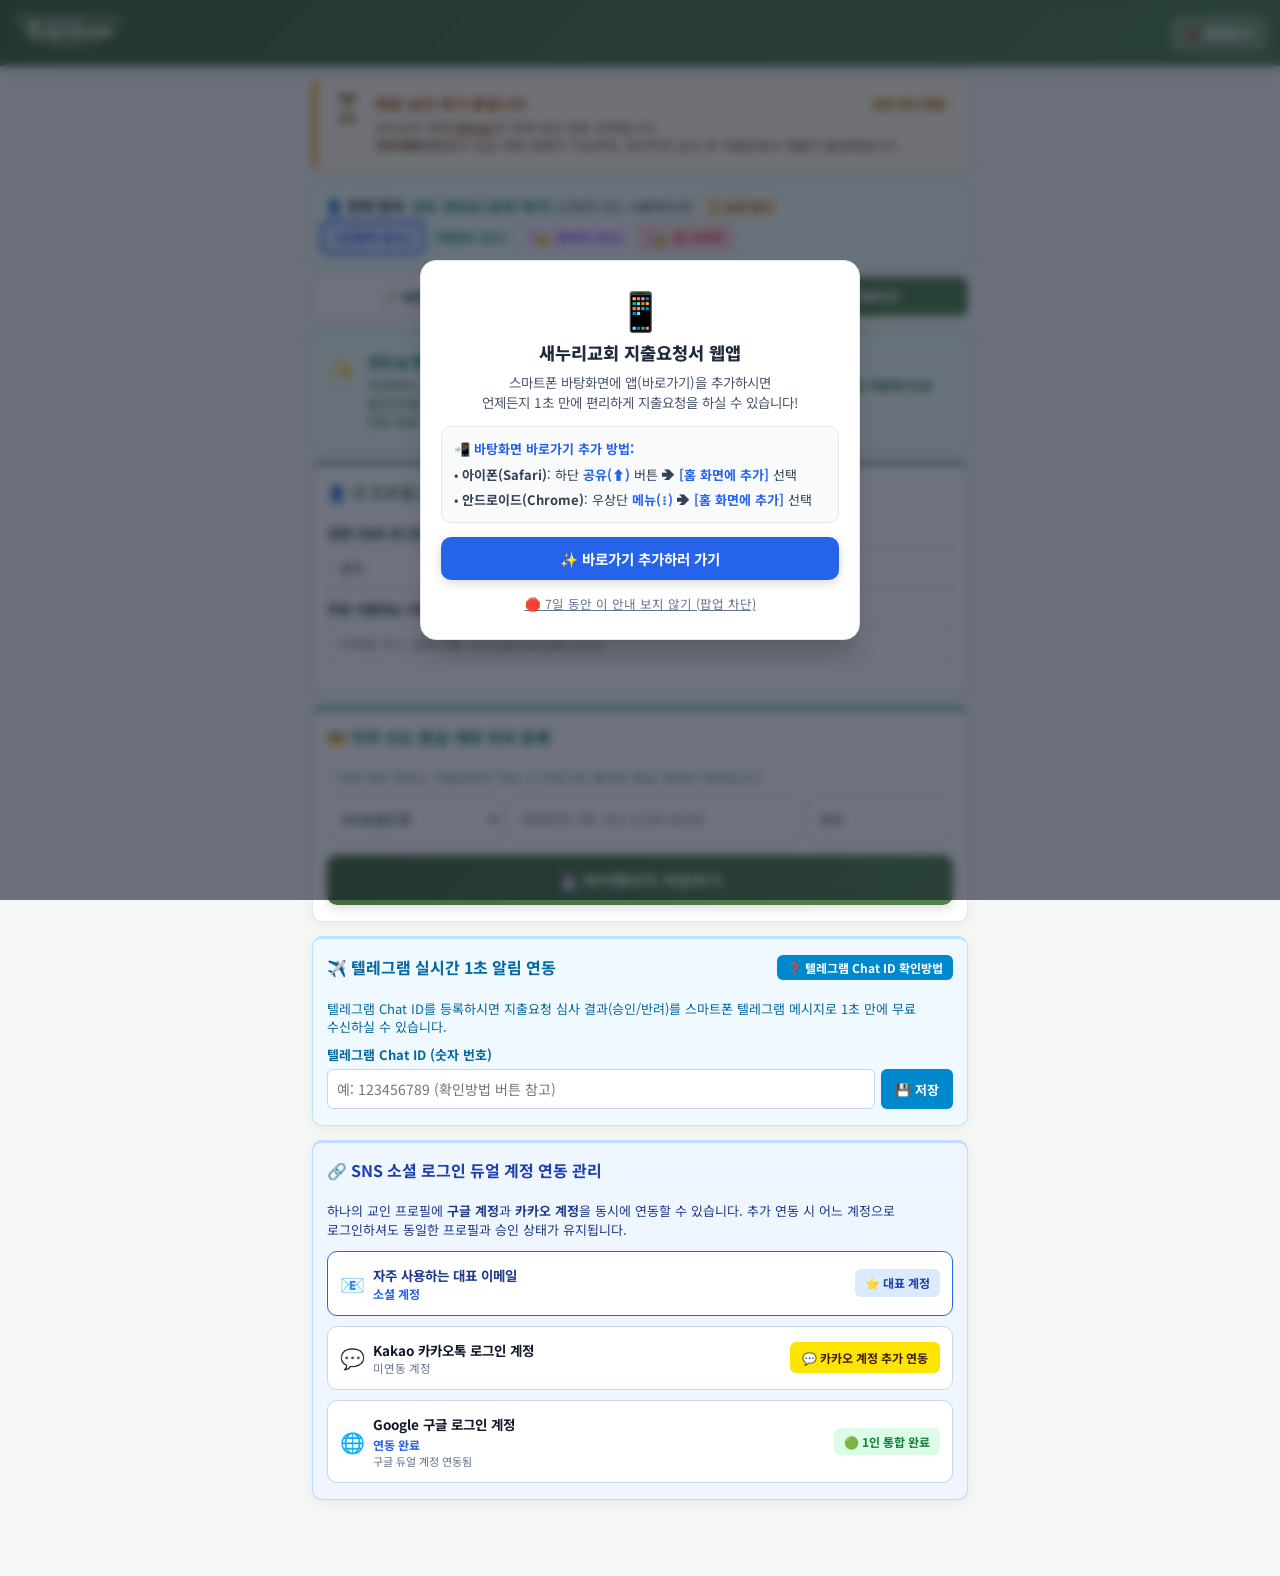
==== commit 61d7d597: "feat: 구글/카카오 소셜 로그인, SNS 연동 이메일 표출, 동적 회원 권한 유지, 등급별 테스트 모드 전환기 구현 및 상세 작업 기록(WORK_LOG.md) 추가" ====
--- a/public/index.html
+++ b/public/index.html
@@ -3,8 +3,11 @@
 <head>
     <meta charset="UTF-8">
     <meta name="viewport" content="width=device-width, initial-scale=1.0, maximum-scale=1.0, user-scalable=no">
+    <meta http-equiv="Cache-Control" content="no-cache, no-store, must-revalidate">
+    <meta http-equiv="Pragma" content="no-cache">
+    <meta http-equiv="Expires" content="0">
     <title>세종새누리교회 비용지출요청</title>
-    <link rel="stylesheet" href="css/style.css">
+    <link rel="stylesheet" href="css/style.css?v=20260812_99">
 </head>
 <body>
 
@@ -20,19 +23,37 @@
 
     <div class="container">
 
+        <!-- ⏳ 승인 대기 성도님 전용 안내 배너 -->
+        <div id="pending-approval-banner" class="card" style="display:none; background:#fffbeb; border-color:#fde68a; border-left:5px solid #f59e0b; margin-bottom:12px; padding:14px;">
+            <div style="display:flex; align-items:flex-start; gap:12px;">
+                <span style="font-size:26px; line-height:1;">⏳</span>
+                <div style="flex:1;">
+                    <div style="display:flex; justify-content:space-between; align-items:center; flex-wrap:wrap;">
+                        <strong style="color:#b45309; font-size:15px; font-weight:800;">회원 승인 대기 중입니다</strong>
+                        <span style="font-size:11.5px; background:#fef3c7; color:#92400e; padding:2px 8px; border-radius:10px; font-weight:bold;">승인 대기 회원</span>
+                    </div>
+                    <p style="font-size:13px; color:#78350f; margin-top:4px; margin-bottom:0; line-height:1.4;">
+                        성도님의 계정(<strong id="user-email-display" style="color:#92400e; text-decoration:underline;">-</strong>)은 현재 승인 검토 상태입니다.<br>
+                        <strong>[마이페이지]</strong>에서 입금 계좌 등록이 가능하며, 관리자의 승인 후 지출요청서 제출이 활성화됩니다.
+                    </p>
+                </div>
+            </div>
+        </div>
+
         <!-- 🛠️ 로그인 상태 정보 및 테스트용 툴바 -->
-        <div class="card" style="padding: 12px; margin-bottom: 12px; background-color: #f0fdf4; border-color: #bbf7d0;">
+        <div class="card" id="user-toolbar-card" style="padding: 12px; margin-bottom: 12px; background-color: #f0fdf4; border-color: #bbf7d0;">
             <div style="display:flex; justify-content:space-between; align-items:center; flex-wrap:wrap; gap:6px;">
-                <div>
+                <div style="word-break:keep-all; white-space:nowrap; overflow:hidden; text-overflow:ellipsis;">
                     <strong>👤 현재 접속:</strong> 
                     <span id="user-name-display" style="color:#047857; font-weight:700;">김성도 집사님</span>
                     <span id="user-role-badge" style="font-size:13px; color:#6b7280; font-weight:bold;">(신청자)</span>
-                </div>
-                <div style="font-size:13px; display:flex; gap:4px; align-items:center; flex-wrap:wrap;">
-                    <button onclick="switchRole('APPLICANT', '김성도 집사님 (청년부)')" class="btn-role-switch" style="color:#2563eb;">[신청자 모드]</button>
-                    <button onclick="switchRole('TREASURER', '이재정 장로님 (재정부)')" class="btn-role-switch" style="color:#059669;">[재정부 모드]</button>
-                    <button onclick="switchRole('ADMIN', '최관리 목사님 (사이트 관리자)')" class="btn-role-switch" style="color:#7c3aed;">[👑 관리자 모드]</button>
-                    <button onclick="realLogout()" style="background:#fee2e2; color:#dc2626; border:1px solid #fca5a5; padding:3px 7px; border-radius:6px; font-weight:bold; cursor:pointer;">[🔒 로그아웃]</button>
+                    <span id="user-status-badge" style="font-size:12px; background:#dcfce7; color:#15803d; padding:2px 6px; border-radius:4px; font-weight:bold; margin-left:4px;">승인 완료</span>
+                </div>
+                <div id="role-switch-buttons" style="font-size:13px; display:flex; gap:4px; align-items:center; flex-wrap:wrap;">
+                    <button id="btn-mode-applicant" onclick="switchRoleMode('APPLICANT')" class="btn-role-switch" style="color:#2563eb; background:#eff6ff; border:1px solid #bfdbfe; padding:4px 8px; border-radius:6px; font-weight:bold; cursor:pointer;">[신청자 모드]</button>
+                    <button id="btn-mode-treasurer" onclick="switchRoleMode('TREASURER')" class="btn-role-switch" style="color:#059669; background:#f0fdf4; border:1px solid #bbf7d0; padding:4px 8px; border-radius:6px; font-weight:bold; cursor:pointer;">[재정부 모드]</button>
+                    <button id="btn-mode-admin" onclick="switchRoleMode('ADMIN')" class="btn-role-switch" style="color:#7c3aed; background:#faf5ff; border:1px solid #e9d5ff; padding:4px 8px; border-radius:6px; font-weight:bold; cursor:pointer;">[👑 관리자 모드]</button>
+                    <button onclick="realLogout()" style="background:#fee2e2; color:#dc2626; border:1px solid #fca5a5; padding:4px 8px; border-radius:6px; font-weight:bold; cursor:pointer;">[🔒 로그아웃]</button>
                 </div>
             </div>
         </div>
@@ -66,7 +87,7 @@
                     </div>
                 </div>
 
-                <form id="expense-submit-form" onsubmit="event.preventDefault(); alert('🎉 지출요청서가 정상 제출되었습니다!'); showTab('status');">
+                <form id="expense-submit-form" onsubmit="event.preventDefault(); handleExpenseSubmit();">
                     <!-- Step 1: 부서 및 목적 -->
                     <div id="w-step-1-panel" class="card" style="display:block;">
                         <div class="card-title">📌 1단계: 부서 및 지출 목적 입력</div>
@@ -97,20 +118,23 @@
                         </p>
 
                         <div id="w-items-card-list">
-                            <div class="item-card-row" style="background:#f8fafc; border:1.5px solid #e2e8f0; border-radius:10px; padding:10px; margin-bottom:10px;">
-                                <div style="display:flex; justify-content:space-between; align-items:center; margin-bottom:6px;">
-                                    <span style="font-size:13px; font-weight:800; color:var(--primary-color);">항목 #1</span>
+                            <div class="item-card-row" style="background:#f8fafc; border:1.5px solid #cbd5e1; border-radius:10px; padding:12px; margin-bottom:10px;">
+                                <div style="display:flex; justify-content:space-between; align-items:center; margin-bottom:8px;">
+                                    <span style="font-size:13.5px; font-weight:800; color:var(--primary-color);">항목 #1</span>
                                     <button type="button" class="btn-danger-sm" onclick="removeItemCard(this)">✕ 삭제</button>
                                 </div>
-                                <div class="form-group" style="margin-bottom:6px;">
-                                    <input type="text" class="form-control item-name-field" placeholder="예: 수련회 간식 (음료/과자)" style="font-size:14.5px; padding:9px;">
+                                <div class="form-group" style="margin-bottom:8px;">
+                                    <label style="font-weight:700; font-size:13px; color:#334155; margin-bottom:4px; display:block;">내용 <span style="color:#ef4444;">*</span></label>
+                                    <input type="text" class="form-control item-name-field" placeholder="내용 입력" style="font-size:14px; padding:9px;">
                                 </div>
-                                <div style="display:grid; grid-template-columns: 1fr 1fr; gap:6px;">
+                                <div style="display:grid; grid-template-columns: 1fr 1fr; gap:8px;">
                                     <div>
-                                        <input type="number" class="form-control item-amount-field" placeholder="예: 85000" oninput="calcTotalAmount()" style="font-size:14px; padding:8px;">
+                                        <label style="font-weight:700; font-size:13px; color:#334155; margin-bottom:4px; display:block;">금액 <span style="color:#ef4444;">*</span></label>
+                                        <input type="number" class="form-control item-amount-field" placeholder="금액 입력" oninput="calcTotalAmount()" style="font-size:14px; padding:9px;">
                                     </div>
                                     <div>
-                                        <input type="text" class="form-control item-note-field" placeholder="예: 마트 결제" style="font-size:14px; padding:8px;">
+                                        <label style="font-weight:700; font-size:13px; color:#334155; margin-bottom:4px; display:block;">비고</label>
+                                        <input type="text" class="form-control item-note-field" placeholder="비고" style="font-size:14px; padding:9px;">
                                     </div>
                                 </div>
                             </div>
@@ -135,7 +159,33 @@
                     <!-- Step 3: 계좌 및 영수증 -->
                     <div id="w-step-3-panel" class="card" style="display:none;">
                         <div class="card-title">💳 3단계: 입금 계좌 & 영수증 첨부</div>
-                        <div style="display:grid; grid-template-columns: 1fr 1fr; gap: 8px; margin-bottom:12px;">
+                        <div style="display:grid; grid-template-columns: 1.2fr 1.8fr 1fr; gap: 6px; margin-bottom:12px;">
+                            <div class="form-group">
+                                <label>은행명 <span class="required">*</span></label>
+                                <select id="form-bank-select" class="form-control" onchange="toggleDirectBankInput(this, 'form-bank-direct-input')" style="padding:11px; font-size:14px;">
+                                    <option value="">🏦 은행 선택</option>
+                                    <option value="NH농협" selected>NH농협은행</option>
+                                    <option value="KB국민">KB국민은행</option>
+                                    <option value="신한">신한은행</option>
+                                    <option value="우리">우리은행</option>
+                                    <option value="하나">하나은행</option>
+                                    <option value="IBK기업">IBK기업은행</option>
+                                    <option value="카카오뱅크">카카오뱅크</option>
+                                    <option value="케이뱅크">케이뱅크</option>
+                                    <option value="토스뱅크">토스뱅크</option>
+                                    <option value="SC제일">SC제일은행</option>
+                                    <option value="수협">수협은행</option>
+                                    <option value="한국씨티">한국씨티은행</option>
+                                    <option value="부산은행">부산은행</option>
+                                    <option value="대구은행">대구은행 (iM뱅크)</option>
+                                    <option value="경남은행">경남은행</option>
+                                    <option value="광주은행">광주은행</option>
+                                    <option value="전북은행">전북은행</option>
+                                    <option value="제주은행">제주은행</option>
+                                    <option value="DIRECT">✍️ 직접 입력</option>
+                                </select>
+                                <input type="text" id="form-bank-direct-input" class="form-control" placeholder="은행명 직접 입력" style="display:none; margin-top:6px; font-size:13px; padding:8px;">
+                            </div>
                             <div class="form-group">
                                 <label>계좌번호 <span class="required">*</span></label>
                                 <input type="text" id="form-account-input" class="form-control" placeholder="예: 351-1234-5678-00" style="padding:11px;">
@@ -177,114 +227,140 @@
         <!-- 2. 📋 진행 현황 Section -->
         <div id="section-status" style="display:none;">
             <div class="card">
-                <div class="card-title">⚡ 최근 지출요청 진행 현황 (1개월 이내)</div>
-                <div style="border: 1.5px solid #e2e8f0; border-radius: 8px; padding: 12px; margin-bottom: 10px; background:#fff;">
-                    <div style="display:flex; justify-content:space-between; align-items:center; margin-bottom:4px;">
-                        <span style="font-weight:700; font-size:14.5px; color:var(--primary-color);">EXP-202608-0001</span>
-                        <span class="status-badge status-PAID" style="background:#dcfce7; color:#15803d; padding:2px 8px; border-radius:4px; font-weight:bold; font-size:12px;">✅ 집행 완료</span>
-                    </div>
-                    <h3 style="font-size:15.5px; font-weight:700; margin-bottom:4px;">청년부 여름 수련회 물품 구매</h3>
-                    <div style="font-size:13.5px; color:var(--text-secondary);">신청자: <strong>김성도 집사</strong> | 신청금액: <strong>85,000 원</strong> | 요청일: 2026-08-11</div>
-                </div>
-            </div>
-
-            <div class="card" style="border-top:3px solid #64748b;">
-                <div class="card-title" style="color:#334155;">📜 지난 지출 신청 이력 (집행완료 1개월 경과건)</div>
-                <p style="font-size:13px; color:var(--text-secondary); margin-bottom:10px;">
-                    집행이 확정되고 1개월이 지난 신청 내역은 간단 목록으로 안전하게 보관됩니다.
-                </p>
-                <table class="admin-user-table">
-                    <thead>
-                        <tr><th>집행일자</th><th>부서</th><th>지출 목적</th><th>금액</th><th>상태</th></tr>
-                    </thead>
-                    <tbody>
-                        <tr>
-                            <td>2026-07-02</td>
-                            <td>청년부</td>
-                            <td>6월 청년부 정기모임 모임비</td>
-                            <td>45,000 원</td>
-                            <td><span style="color:#059669; font-weight:bold;">✅ 완료</span></td>
-                        </tr>
-                    </tbody>
-                </table>
+                <div class="card-title" style="justify-content:space-between; align-items:center;">
+                    <span>⚡ 최근 지출요청 진행 현황</span>
+                    <button type="button" onclick="fetchExpenseRequestsFromServer()" style="background:#2563eb; color:#fff; border:none; padding:4px 10px; border-radius:6px; font-size:12px; font-weight:bold; cursor:pointer;">
+                        🔄 새로고침
+                    </button>
+                </div>
+                <div id="user-status-cards-list">
+                    <div style="font-size:13.5px; color:#64748b; padding:16px; text-align:center;">지출요청 목록을 불러오는 중입니다...</div>
+                </div>
             </div>
         </div>
 
         <!-- 3. 👤 마이페이지 Section -->
         <div id="section-mypage" style="display:none;">
+
+            <!-- ✨ 신규 사용자 회원 정보 등록 가이드 배너 -->
+            <div id="mypage-welcome-guide" class="card" style="border-top:3.5px solid #059669; background:#f0fdf4; border-color:#bbf7d0; margin-bottom:14px;">
+                <div style="display:flex; align-items:flex-start; gap:10px;">
+                    <span style="font-size:24px;">✨</span>
+                    <div>
+                        <strong style="color:#047857; font-size:15px; font-weight:800;">성도님 환영합니다! 프로필 및 계좌를 등록해 주세요</strong>
+                        <p style="font-size:13px; color:#166534; margin-top:4px; margin-bottom:0; line-height:1.4;">
+                            아래에서 성함, 주로 사용하는 이메일, 자주 쓰는 환급 계좌를 입력하고 
+                            <strong>[💾 마이페이지 설정 저장하기]</strong>를 눌러주세요.<br>
+                            저장 완료 시 <strong>사이트 관리자에게 회원 승인 요청 알림</strong>이 자동으로 발송됩니다!
+                        </p>
+                    </div>
+                </div>
+            </div>
+
             <div class="card" style="border-top:3px solid var(--primary-color);">
-                <div class="card-title" style="color:var(--primary-color);">👤 내 프로필 & 취향</div>
+                <div class="card-title" style="color:var(--primary-color);">👤 내 프로필 & 연락처</div>
                 <div class="form-group">
-                    <label>성명 (SNS 로그인 정보 연동)</label>
-                    <input type="text" id="my-name-input" class="form-control" value="김성도" oninput="syncNameWithHolder(this.value)">
-                </div>
-                <div style="display:grid; grid-template-columns: 1fr 1fr; gap:8px;">
-                    <div class="form-group">
-                        <label>교회 직함 선택</label>
-                        <select id="my-title-select" class="form-control">
-                            <option value="성도">성도</option>
-                            <option value="집사" selected>집사</option>
-                            <option value="권사">권사</option>
-                            <option value="장로">장로</option>
-                            <option value="목사">목사</option>
-                        </select>
-                    </div>
-                    <div class="form-group">
-                        <label>소속 부서 선택</label>
-                        <select id="my-dept-select" class="form-control">
-                            <option value="청년부" selected>청년부</option>
-                            <option value="주일학교">주일학교</option>
-                            <option value="방송실">방송실</option>
-                        </select>
-                    </div>
+                    <label style="font-weight:700;">성명 (SNS 로그인 성명 연동)</label>
+                    <input type="text" id="my-name-input" class="form-control" placeholder="성함 입력 (예: 김성도)" oninput="syncNameWithHolder(this.value)">
+                </div>
+                <div class="form-group">
+                    <label style="font-weight:700;">주로 사용하는 이메일 (연락 및 승인 알림 수신용)</label>
+                    <input type="email" id="my-email-input" class="form-control" placeholder="이메일 주소 입력 (예: user@example.com)">
                 </div>
             </div>
 
             <!-- 자주 쓰는 환급 계좌 등록 -->
             <div class="card" style="border-top:3px solid #059669;">
                 <div class="card-title" style="color:#047857;">💳 자주 쓰는 환급 계좌 미리 등록</div>
-                <div style="display:grid; grid-template-columns: 1fr 2fr 1fr; gap:6px;">
-                    <input type="text" id="my-bank-input" class="form-control" placeholder="은행명" value="농협">
-                    <input type="text" id="my-account-input" class="form-control" placeholder="계좌번호" value="351-1234-5678-00">
-                    <input type="text" id="my-holder-input" class="form-control" placeholder="예금주" value="김성도">
-                </div>
-            </div>
-
-            <!-- 🎨 테마 및 폼 스타일 선택기 -->
-            <div class="card" style="border-top:3px solid #7c3aed;">
-                <div class="card-title" style="color:#6b21a8;">🎨 나만의 선호 UI 스타일 & 테마 색상 선택</div>
-                <div class="form-group" style="margin-bottom:14px;">
-                    <label style="font-weight:700;">기본 지출요청서 작성 폼 스타일 선택</label>
-                    <select id="my-mode-select" class="form-control" style="font-size:14.5px; padding:10px; border-color:#7c3aed;">
-                        <option value="wizard" selected>✨ 3단계 톡톡 위자드 모드 (기본)</option>
-                        <option value="onepage">📄 한눈에 보는 원페이지 스크롤 모드</option>
-                    </select>
-                </div>
-                <div class="form-group">
-                    <label style="font-weight:700;">좋아하는 테마 컬러 선택</label>
-                    <div class="theme-picker-group">
-                        <div class="theme-card-option active" id="thm-opt-green" onclick="selectThemeOption('green')">
-                            <div class="theme-color-badge" style="background:#54824e;"></div>
-                            <div style="font-size:13px; font-weight:bold; color:#436a3e;">🌿 딥그린</div>
-                        </div>
-                        <div class="theme-card-option" id="thm-opt-blue" onclick="selectThemeOption('blue')">
-                            <div class="theme-color-badge" style="background:#1e3a8a;"></div>
-                            <div style="font-size:13px; font-weight:bold; color:#1e3a8a;">🔵 오션블루</div>
-                        </div>
-                        <div class="theme-card-option" id="thm-opt-purple" onclick="selectThemeOption('purple')">
-                            <div class="theme-color-badge" style="background:#6b21a8;"></div>
-                            <div style="font-size:13px; font-weight:bold; color:#6b21a8;">🟣 퍼플</div>
-                        </div>
+                <p style="font-size:12.5px; color:#64748b; margin-bottom:10px;">
+                    * 아래 계좌 정보는 지출요청서 작성 시 자동으로 불러와 환급 계좌로 적용됩니다.
+                </p>
+                <div style="display:grid; grid-template-columns: 1.2fr 2fr 1fr; gap:6px;">
+                    <div>
+                        <select id="my-bank-select" class="form-control" onchange="toggleDirectBankInput(this, 'my-bank-direct-input')" style="padding:10px; font-size:13.5px;">
+                            <option value="">🏦 은행 선택</option>
+                            <option value="NH농협" selected>NH농협은행</option>
+                            <option value="KB국민">KB국민은행</option>
+                            <option value="신한">신한은행</option>
+                            <option value="우리">우리은행</option>
+                            <option value="하나">하나은행</option>
+                            <option value="IBK기업">IBK기업은행</option>
+                            <option value="카카오뱅크">카카오뱅크</option>
+                            <option value="케이뱅크">케이뱅크</option>
+                            <option value="토스뱅크">토스뱅크</option>
+                            <option value="SC제일">SC제일은행</option>
+                            <option value="수협">수협은행</option>
+                            <option value="한국씨티">한국씨티은행</option>
+                            <option value="부산은행">부산은행</option>
+                            <option value="대구은행">대구은행 (iM뱅크)</option>
+                            <option value="경남은행">경남은행</option>
+                            <option value="광주은행">광주은행</option>
+                            <option value="전북은행">전북은행</option>
+                            <option value="제주은행">제주은행</option>
+                            <option value="DIRECT">✍️ 직접 입력</option>
+                        </select>
+                        <input type="text" id="my-bank-direct-input" class="form-control" placeholder="은행명 직접 입력" style="display:none; margin-top:6px; font-size:13px; padding:8px;">
                     </div>
+                    <input type="text" id="my-account-input" class="form-control" placeholder="계좌번호 (예: 351-1234-5678)" value="">
+                    <input type="text" id="my-holder-input" class="form-control" placeholder="예금주" value="">
                 </div>
                 <button type="button" class="btn-primary-lg" style="margin-top:14px;" onclick="saveMyPageSettings()">
-                    💾 마이페이지 설정 저장하기
+                    💾 마이페이지 저장하기
                 </button>
             </div>
+
+            <!-- ✈️ 텔레그램 실시간 알림 연동 카드 -->
+            <div class="card" style="border-top:3.5px solid #0088cc; background:#f0f9ff; border-color:#bae6fd; margin-top:14px;">
+                <div class="card-title" style="color:#0369a1; justify-content:space-between; flex-wrap:wrap; gap:6px;">
+                    <span>✈️ 텔레그램 실시간 1초 알림 연동</span>
+                    <button type="button" onclick="openTelegramGuideModal()" style="background:#0088cc; color:#fff; border:none; padding:4px 10px; border-radius:6px; font-size:12px; font-weight:bold; cursor:pointer;">
+                        ❓ 텔레그램 Chat ID 확인방법
+                    </button>
+                </div>
+                <p style="font-size:13px; color:#0369a1; margin-bottom:10px; line-height:1.4;">
+                    텔레그램 Chat ID를 등록하시면 지출요청 심사 결과(승인/반려)를 스마트폰 텔레그램 메시지로 1초 만에 무료 수신하실 수 있습니다.
+                </p>
+                <div class="form-group" style="margin-bottom:0;">
+                    <label style="font-weight:700; font-size:13px; color:#0369a1; margin-bottom:4px; display:block;">텔레그램 Chat ID (숫자 번호)</label>
+                    <div style="display:flex; gap:6px;">
+                        <input type="text" id="my-telegram-input" class="form-control" placeholder="예: 123456789 (확인방법 버튼 참고)" style="font-size:14px; padding:9px;">
+                        <button type="button" onclick="saveTelegramId()" style="background:#0088cc; color:#fff; border:none; padding:9px 14px; border-radius:6px; font-size:13px; font-weight:bold; cursor:pointer; white-space:nowrap;">
+                            💾 저장
+                        </button>
+                    </div>
+                </div>
+            </div>
+
+
+
+            <!-- 🔗 SNS 소셜 계정 듀얼 연동 관리 (구글 & 카카오 동시 연동) -->
+            <div class="card" style="border-top:3.5px solid #2563eb; background:#eff6ff; border-color:#bfdbfe; margin-top:14px;">
+                <div class="card-title" style="color:#1e40af;">🔗 SNS 소셜 로그인 듀얼 계정 연동 관리</div>
+                <p style="font-size:13px; color:#1e3a8a; margin-bottom:12px; line-height:1.4;">
+                    하나의 교인 프로필에 <strong>구글 계정</strong>과 <strong>카카오 계정</strong>을 동시에 연동할 수 있습니다. 
+                    추가 연동 시 어느 계정으로 로그인하셔도 동일한 프로필과 승인 상태가 유지됩니다.
+                </p>
+
+                <div id="social-link-status-container" style="display:flex; flex-direction:column; gap:10px;">
+                    <!-- 소셜 동기화 상태 뱃지 및 추가 연동 버튼이 자바스크립트에 의해 실시간 렌더링됩니다 -->
+                </div>
+            </div>
         </div>
 
         <!-- 4. 📋 재정부 전용 지출요청 심사 & 스마트 2대 버튼 목록 -->
         <div id="section-admin" style="display:none;">
+
+            <!-- 🔔 재정부 전용 실시간 지출요청 알림함 카드 -->
+            <div class="card" style="border-top:3.5px solid #059669; background:#f0fdf4; border-color:#bbf7d0; margin-bottom:14px;">
+                <div class="card-title" style="color:#047857; justify-content:space-between;">
+                    <span>🔔 재정부 전용 실시간 지출요청 알림함</span>
+                    <span id="treasurer-notif-count" style="font-size:12px; background:#059669; color:#fff; padding:2px 8px; border-radius:10px; font-weight:bold;">0 건</span>
+                </div>
+                <div id="treasurer-notif-list" style="display:flex; flex-direction:column; gap:6px; margin-top:8px;">
+                    <div style="font-size:13px; color:#64748b; padding:6px; text-align:center;">도착한 신규 알림이 없습니다.</div>
+                </div>
+            </div>
+
             <div class="card">
                 <!-- 🔘 상단 2대 핵심 버튼 -->
                 <div class="card-title" style="justify-content:space-between; flex-wrap:wrap; gap:6px; margin-bottom:14px;">
@@ -318,24 +394,24 @@
                 <div id="admin-request-cards-container">
                     <!-- 요청 카드 #1 -->
                     <div class="request-summary-card" style="margin-bottom:10px; display:flex; gap:10px; align-items:flex-start;">
-                        <input type="checkbox" class="chk-item-batch" value="EXP-202608-0001" data-amount="85000" data-status="PAID" onchange="calcSelectedBatchTotal()" style="width:20px; height:20px; margin-top:4px; accent-color:#2563eb;">
-                        <div style="flex:1;" onclick="openDetailModal('EXP-202608-0001', '청년부 여름 수련회 물품 구매', '85,000 원', '청년부', '김성도 집사', 'PAID', '농협 351-1234-5678-00 (예금주: 김성도)')">
+                        <input type="checkbox" class="chk-item-batch" value="0001" data-amount="85000" data-status="PAID" onchange="calcSelectedBatchTotal()" style="width:20px; height:20px; margin-top:4px; accent-color:#2563eb;">
+                        <div style="flex:1;" onclick="openDetailModal('0001', '청년부 여름 수련회 물품 구매', '85,000 원', '청년부', '김성도 집사', 'PAID', '농협 351-1234-5678 (예금주: 김성도)')">
                             <div style="display:flex; justify-content:space-between; align-items:center;">
-                                <span style="font-weight:700; color:var(--primary-color);">EXP-202608-0001</span>
-                                <span class="status-badge status-PAID" id="badge-EXP-202608-0001" style="background:#dcfce7; color:#15803d; padding:2px 8px; border-radius:4px; font-weight:bold; font-size:12px;">✅ 집행 완료</span>
+                                <span style="font-weight:800; color:var(--primary-color); font-size:15px;">#0001</span>
+                                <span class="status-badge status-PAID" id="badge-0001" style="background:#dcfce7; color:#15803d; padding:2px 8px; border-radius:4px; font-weight:bold; font-size:12px;">✅ 집행 완료</span>
                             </div>
                             <div style="font-weight:bold; font-size:15px; margin-top:4px;">청년부 여름 수련회 물품 구매</div>
-                            <div style="font-size:13px; color:#64748b; margin-top:2px;">신청자: 김성도 집사 | 금액: 85,000 원 | 계좌: 농협 351-1234-5678-00</div>
+                            <div style="font-size:13px; color:#64748b; margin-top:2px;">신청자: 김성도 집사 | 금액: 85,000 원 | 계좌: 농협 351-1234-5678</div>
                         </div>
                     </div>
 
                     <!-- 요청 카드 #2 -->
                     <div class="request-summary-card" style="display:flex; gap:10px; align-items:flex-start;">
-                        <input type="checkbox" class="chk-item-batch" value="EXP-202608-0002" data-amount="120000" data-status="APPROVED" onchange="calcSelectedBatchTotal()" style="width:20px; height:20px; margin-top:4px; accent-color:#2563eb;">
-                        <div style="flex:1;" onclick="openDetailModal('EXP-202608-0002', '주일학교 주일과별 교재 구입', '120,000 원', '주일학교', '이성도 집사', 'PENDING', '농협 351-9988-7766 (예금주: 이성도)')">
+                        <input type="checkbox" class="chk-item-batch" value="0002" data-amount="120000" data-status="APPROVED" onchange="calcSelectedBatchTotal()" style="width:20px; height:20px; margin-top:4px; accent-color:#2563eb;">
+                        <div style="flex:1;" onclick="openDetailModal('0002', '주일학교 주일과별 교재 구입', '120,000 원', '주일학교', '이성도 집사', 'PENDING', '농협 351-9988-7766 (예금주: 이성도)')">
                             <div style="display:flex; justify-content:space-between; align-items:center;">
-                                <span style="font-weight:700; color:var(--primary-color);">EXP-202608-0002</span>
-                                <span class="status-badge status-PENDING" id="badge-EXP-202608-0002" style="background:#fef3c7; color:#b45309; padding:2px 8px; border-radius:4px; font-weight:bold; font-size:12px;">⏳ 승인 대기</span>
+                                <span style="font-weight:800; color:var(--primary-color); font-size:15px;">#0002</span>
+                                <span class="status-badge status-PENDING" id="badge-0002" style="background:#fef3c7; color:#b45309; padding:2px 8px; border-radius:4px; font-weight:bold; font-size:12px;">⏳ 승인 대기</span>
                             </div>
                             <div style="font-weight:bold; font-size:15px; margin-top:4px;">주일학교 주일과별 교재 구입</div>
                             <div style="font-size:13px; color:#64748b; margin-top:2px;">신청자: 이성도 집사 | 금액: 120,000 원 | 계좌: 농협 351-9988-7766</div>
@@ -345,11 +421,117 @@
             </div>
         </div>
 
-        <!-- 5. 👑 사이트 관리자 대시보드 Section -->
+        <!-- 5. 👑 사이트 관리자 전용 3대 대시보드 Section -->
         <div id="section-site_admin" style="display:none;">
-            <div class="card" style="border-top:3px solid #7c3aed;">
-                <div class="card-title" style="color:#6b21a8;">⚙️ 1. 부서 및 교회 직함 관리</div>
-                <p style="font-size:13px; color:var(--text-secondary);">사역 부서 및 직함을 자유롭게 생성/삭제 관리합니다.</p>
+
+            <!-- 🔔 승인 요청 목록 카드 -->
+            <div class="card" style="border-top:3.5px solid #7c3aed; background:#faf5ff; border-color:#e9d5ff; margin-bottom:14px;">
+                <div class="card-title" style="color:#6b21a8; justify-content:space-between;">
+                    <span>🔔 승인 요청 목록</span>
+                    <span id="admin-notif-count" style="font-size:12px; background:#7c3aed; color:#fff; padding:2px 8px; border-radius:10px; font-weight:bold;">0 건</span>
+                </div>
+                <div id="admin-notif-list" style="display:flex; flex-direction:column; gap:8px; margin-top:8px;">
+                    <div style="font-size:13px; color:#64748b; padding:6px; text-align:center;">도착한 회원 승인 알림이 없습니다.</div>
+                </div>
+            </div>
+
+            <!-- 🏢 1. 부서 생성/수정/삭제 관리 -->
+            <div class="card" style="border-top:3.5px solid #7c3aed;">
+                <div class="card-title" style="color:#6b21a8;">🏢 1. 부서 생성 / 수정 / 삭제 관리</div>
+                <p style="font-size:13px; color:var(--text-secondary); margin-bottom:10px;">
+                    교회 내 예산이 집행되는 사역 부서를 자유롭게 추가하거나 이름을 수정/삭제합니다.
+                </p>
+
+                <div style="display:flex; gap:6px; margin-bottom:12px;">
+                    <input type="text" id="new-dept-name-input" class="form-control" placeholder="새 부서명 입력 (예: 선교부, 봉사부)" style="padding:9px;">
+                    <button type="button" class="btn-primary-lg" onclick="addNewDeptItem()" style="width:auto; padding:9px 14px; font-size:13.5px; background:#7c3aed; white-space:nowrap;">
+                        ➕ 추가
+                    </button>
+                </div>
+
+                <div class="admin-tag-group" id="dept-tag-container">
+                    <div class="admin-tag-item" id="tag-dept-청년부">
+                        <span>청년부</span>
+                        <button type="button" class="admin-tag-btn" onclick="editDeptItem('청년부')">✏️</button>
+                        <button type="button" class="admin-tag-btn" onclick="deleteDeptItem('청년부')">✕</button>
+                    </div>
+                    <div class="admin-tag-item" id="tag-dept-주일학교">
+                        <span>주일학교</span>
+                        <button type="button" class="admin-tag-btn" onclick="editDeptItem('주일학교')">✏️</button>
+                        <button type="button" class="admin-tag-btn" onclick="deleteDeptItem('주일학교')">✕</button>
+                    </div>
+                    <div class="admin-tag-item" id="tag-dept-방송실">
+                        <span>방송실</span>
+                        <button type="button" class="admin-tag-btn" onclick="editDeptItem('방송실')">✏️</button>
+                        <button type="button" class="admin-tag-btn" onclick="deleteDeptItem('방송실')">✕</button>
+                    </div>
+                    <div class="admin-tag-item" id="tag-dept-찬양대">
+                        <span>찬양대</span>
+                        <button type="button" class="admin-tag-btn" onclick="editDeptItem('찬양대')">✏️</button>
+                        <button type="button" class="admin-tag-btn" onclick="deleteDeptItem('찬양대')">✕</button>
+                    </div>
+                </div>
+            </div>
+
+            <!-- 👥 2. 교인 회원 승인대기 목록 및 승인 관리 -->
+            <div class="card" style="border-top:3.5px solid #7c3aed; background:#faf5ff; border-color:#e9d5ff;">
+                <div class="card-title" style="color:#6b21a8; justify-content:space-between;">
+                    <span>👥 2. 교인 회원 승인대기 목록 및 승인 관리</span>
+                    <button type="button" onclick="fetchPendingUsersFromServer()" style="background:#7c3aed; color:#fff; border:none; padding:4px 10px; border-radius:6px; font-size:12px; font-weight:bold; cursor:pointer;">
+                        🔄 실시간 목록 갱신
+                    </button>
+                </div>
+                <p style="font-size:13px; color:#6b21a8; margin-bottom:10px;">
+                    소셜 로그인으로 접속한 신규 성도님들의 승인 대기 목록입니다. [✅ 회원 승인]을 누르시면 지출요청서 작성이 정회원으로 즉시 승인됩니다.
+                </p>
+
+                <div class="table-responsive">
+                    <table class="status-table" style="background:#ffffff; border-radius:8px;">
+                        <thead>
+                            <tr>
+                                <th>성명 / 이메일</th>
+                                <th>가입 시각</th>
+                                <th>승인 처리</th>
+                            </tr>
+                        </thead>
+                        <tbody id="server-pending-users-table-body">
+                            <tr>
+                                <td colspan="3" style="text-align:center; color:#64748b; padding:12px;">
+                                    서버에서 승인 대기 목록을 불러오는 중입니다...
+                                </td>
+                            </tr>
+                        </tbody>
+                    </table>
+                </div>
+            </div>
+
+            <!-- 👤 3. 회원 정보 수정 및 권한 관리 -->
+            <div class="card" style="border-top:3.5px solid #059669;">
+                <div class="card-title" style="color:#047857; justify-content:space-between;">
+                    <span>👤 3. 승인 회원 목록 및 권한 관리</span>
+                    <button type="button" onclick="fetchApprovedUsersFromServer()" style="background:#059669; color:#fff; border:none; padding:4px 10px; border-radius:6px; font-size:12px; font-weight:bold; cursor:pointer;">
+                        🔄 실시간 교인목록 갱신
+                    </button>
+                </div>
+                <p style="font-size:13px; color:var(--text-secondary); margin-bottom:10px;">
+                    승인 완료된 전체 교인 회원의 시스템 권한(신청자 / 재정부 / 사이트 관리자)을 1초 만에 관리합니다.
+                </p>
+
+                <table class="admin-user-table">
+                    <thead>
+                        <tr>
+                            <th style="width:40%;">성명 / 이메일</th>
+                            <th style="width:60%;">권한 설정 / 관리</th>
+                        </tr>
+                    </thead>
+                    <tbody id="server-approved-users-table-body">
+                        <tr>
+                            <td colspan="2" style="text-align:center; color:#64748b; padding:14px;">
+                                서버에서 승인 완료된 회원 목록을 불러오는 중입니다...
+                            </td>
+                        </tr>
+                    </tbody>
+                </table>
             </div>
         </div>
 
@@ -359,14 +541,14 @@
     <div id="detail-review-modal" class="modal-backdrop">
         <div class="modal-content">
             <div class="modal-header">
-                <h3 id="m-modal-title">📌 지출요청 세부내용 (EXP-202608-0001)</h3>
+                <h3 id="m-modal-title">📌 지출요청 세부내용 (260813001)</h3>
                 <button type="button" class="modal-close-btn" onclick="closeModal()">✕</button>
             </div>
 
             <div style="font-size:13.5px; line-height:1.6; margin-bottom:14px;">
                 <div style="background:#f8fafc; padding:10px 12px; border-radius:8px; border:1px solid #e2e8f0; margin-bottom:10px;">
                     <div><strong>요청 건명:</strong> <span id="m-purpose-text" style="font-weight:bold; color:var(--primary-color);">청년부 여름 수련회 물품 구매</span></div>
-                    <div><strong>신청 정보:</strong> <span id="m-dept-text">청년부</span> - <span id="m-applicant-text">김성도 집사</span></div>
+                    <div><strong>신청 정보:</strong> <span id="m-dept-text">청년부</span> - <span id="m-applicant-text">김성도 님</span></div>
                     <div><strong>환급 계좌:</strong> <span id="m-account-text">농협 351-1234-5678-00 (예금주: 김성도)</span></div>
                     <div><strong>신청 총액:</strong> <span id="m-amount-text" style="font-size:16px; font-weight:800; color:#2563eb;">85,000 원</span></div>
                     <div><strong>현재 상태:</strong> <span id="m-status-text" class="status-badge">집행 완료</span></div>
@@ -383,24 +565,23 @@
                 </table>
 
                 <div style="font-weight:700; color:#334155; margin-bottom:6px;">🖼️ 영수증 / 증빙 사진 미리보기:</div>
-                <!-- 🖼️ 영수증 썸네일 미리보기 갤러리 -->
                 <div id="m-receipt-gallery" style="display:flex; gap:10px; flex-wrap:wrap; margin-bottom:14px;">
                     <img src="images/logo.png" alt="영수증 썸네일" class="modal-receipt-thumb" onclick="alert('📸 영수증 원본 사진을 확대하여 미리봅니다.')" title="터치 시 원본 사진 확대 보기">
                 </div>
 
                 <div class="form-group" style="margin-bottom:14px;" id="m-memo-group">
-                    <label style="font-weight:700;">재정부 메모 / 반려 사유 (선택)</label>
-                    <input type="text" id="m-review-memo" class="form-control" placeholder="예: 영수증 적격 확인 완료">
+                    <label style="font-weight:700; color:#1e293b;">💬 재정부 심사 의견 / 반려 사유 (선택사항)</label>
+                    <textarea id="m-review-memo" class="form-control" rows="2" placeholder="승인 보기/참고사항 또는 반려 사유를 자유롭게 작성해 주세요." style="font-size:13.5px; padding:10px;"></textarea>
                 </div>
             </div>
 
-            <!-- 🔘 승인 / 반려 2자 단정 처리 버튼 구획 (집행완료/완료건 조건부 숨김) -->
+            <!-- 🔘 승인 / 반려 버튼 구획 -->
             <div id="m-action-btn-group" style="display:grid; grid-template-columns: 1fr 1fr; gap:10px;">
-                <button type="button" class="btn-primary-lg" style="background:#ef4444; font-size:15px; padding:12px;" onclick="processApproval('REJECTED')">
-                    ❌ 반려
+                <button type="button" class="btn-primary-lg" style="background:#ef4444; font-size:15px; padding:12px; font-weight:800;" onclick="processApproval('REJECTED')">
+                    ❌ 반려 처리
                 </button>
-                <button type="button" class="btn-primary-lg" style="background:#059669; font-size:15px; padding:12px;" onclick="processApproval('APPROVED')">
-                    ✅ 승인
+                <button type="button" class="btn-primary-lg" style="background:#059669; font-size:15px; padding:12px; font-weight:800;" onclick="processApproval('APPROVED')">
+                    👍 지출 승인
                 </button>
             </div>
 
@@ -413,12 +594,67 @@
         </div>
     </div>
 
+    <!-- ✈️ 텔레그램 Chat ID 확인 안내 모달 -->
+    <div id="telegram-guide-modal" class="modal-backdrop">
+        <div class="modal-content" style="max-width:500px;">
+            <div class="modal-header" style="border-bottom:1.5px solid #e0f2fe; padding-bottom:10px;">
+                <h3 style="font-size:16.5px; font-weight:800; color:#0088cc;">✈️ 텔레그램 Chat ID 확인 안내</h3>
+                <button type="button" class="modal-close-btn" onclick="closeTelegramGuideModal()">✕</button>
+            </div>
+            <div style="font-size:13.5px; line-height:1.6; color:#334155; margin-top:12px; text-align:left;">
+                <p style="margin-bottom:10px;">
+                    텔레그램 봇 실시간 무료 알림을 수신하려면 내 계정의 <strong>Chat ID (숫자 번호)</strong>가 필요합니다. 1분 만에 확인하는 방법입니다!
+                </p>
+                <div style="background:#f0f9ff; border:1px solid #bae6fd; border-radius:8px; padding:12px; margin-bottom:10px;">
+                    <div style="font-weight:bold; color:#0369a1; margin-bottom:4px;">1단계: 텔레그램 앱 실행 후 봇 검색</div>
+                    <div>텔레그램 검색창에 <strong style="color:#0088cc;">@userinfobot</strong> 또는 <strong style="color:#0088cc;">@raw_data_bot</strong> 을 검색하고 대화를 시작합니다.</div>
+                </div>
+                <div style="background:#f0f9ff; border:1px solid #bae6fd; border-radius:8px; padding:12px; margin-bottom:10px;">
+                    <div style="font-weight:bold; color:#0369a1; margin-bottom:4px;">2단계: /start 메시지 전송</div>
+                    <div>대화창에 <strong style="color:#0088cc;">/start</strong> 메시지를 보내면, 봇이 <strong>Id: 123456789</strong> 형태의 숫자를 즉시 답장해 줍니다.</div>
+                </div>
+                <div style="background:#f0f9ff; border:1px solid #bae6fd; border-radius:8px; padding:12px; margin-bottom:14px;">
+                    <div style="font-weight:bold; color:#0369a1; margin-bottom:4px;">3단계: 번호 복사 및 마이페이지 저장</div>
+                    <div>응답받은 숫자 번호(예: <strong style="color:#0088cc;">123456789</strong>)를 복사하여 마이페이지 [텔레그램 Chat ID] 란에 입력 후 [저장]을 누르시면 준비 끝!</div>
+                </div>
+            </div>
+            <button type="button" class="btn-primary-lg" style="background:#0088cc; font-size:14px; padding:11px;" onclick="closeTelegramGuideModal()">
+                👌 확인 완료
+            </button>
+        </div>
+    </div>
+
+    <!-- 📱 모바일 바탕화면 바로가기(앱 추가) 안내 팝업 -->
+    <div id="pwa-install-modal" class="modal-backdrop">
+        <div class="modal-content" style="max-width:440px; text-align:center;">
+            <div style="font-size:38px; margin-bottom:4px;">📱</div>
+            <h3 style="font-size:17.5px; font-weight:800; color:#1e293b; margin-bottom:6px;">새누리교회 지출요청서 웹앱</h3>
+            <p style="font-size:13.5px; color:#475569; margin-bottom:14px; line-height:1.5;">
+                스마트폰 바탕화면에 앱(바로가기)을 추가하시면<br>언제든지 1초 만에 편리하게 지출요청을 하실 수 있습니다!
+            </p>
+
+            <div style="background:#f8fafc; border:1px solid #e2e8f0; border-radius:10px; padding:12px; text-align:left; font-size:13px; color:#334155; margin-bottom:14px; line-height:1.5;">
+                <div style="font-weight:bold; color:#2563eb; margin-bottom:6px;">📲 바탕화면 바로가기 추가 방법:</div>
+                <div style="margin-bottom:6px;">• <strong>아이폰(Safari)</strong>: 하단 <span style="color:#2563eb; font-weight:bold;">공유(⬆️)</span> 버튼 ➔ <span style="color:#2563eb; font-weight:bold;">[홈 화면에 추가]</span> 선택</div>
+                <div>• <strong>안드로이드(Chrome)</strong>: 우상단 <span style="color:#2563eb; font-weight:bold;">메뉴(⋮)</span> ➔ <span style="color:#2563eb; font-weight:bold;">[홈 화면에 추가]</span> 선택</div>
+            </div>
+
+            <div style="display:flex; flex-direction:column; gap:8px;">
+                <button type="button" class="btn-primary-lg" style="background:#2563eb; font-size:14.5px; padding:11px;" onclick="closePwaModal()">
+                    ✨ 바로가기 추가하러 가기
+                </button>
+                <button type="button" style="background:transparent; color:#64748b; border:none; padding:6px; font-size:12.5px; cursor:pointer; text-decoration:underline;" onclick="hidePwaModalFor7Days()">
+                    🛑 7일 동안 이 안내 보지 않기 (팝업 차단)
+                </button>
+            </div>
+        </div>
+    </div>
+
     <!-- 🖨️ 재정부 지출요청 총괄집계표 전용 인쇄/PDF 숨김 구획 -->
     <div id="print-report-container"></div>
 
     <script src="js/app.js"></script>
     <script>
-        let currentRole = 'APPLICANT';
         let selectedTheme = 'green';
         let itemCardCount = 1;
         let activeReqId = null;
@@ -435,6 +671,198 @@
                     else btn.classList.remove('active');
                 }
             });
+        }
+
+        // 🏢 사역 부서 전역 동기화 렌더링 시스템 (요청서 1단계, 마이페이지, 사이트 관리자 태그 관리 100% 일괄 반영)
+        const DEFAULT_DEPARTMENTS = ['교육-청소년', '교육-유치', '교육-초등', '교육-청년', '교육-장년', '선교-해외', '선교-국내', '예배-찬양'];
+
+        function renderDepartmentsAll(customList) {
+            const list = customList || JSON.parse(localStorage.getItem('saenuri_departments') || 'null') || DEFAULT_DEPARTMENTS;
+            localStorage.setItem('saenuri_departments', JSON.stringify(list));
+
+            const formSelect = document.getElementById('form-dept-select');
+            const mySelect = document.getElementById('my-dept-select');
+            const container = document.getElementById('dept-tag-container');
+
+            const optionsHtml = list.map(d => `<option value="${d}">${d}</option>`).join('');
+
+            if (formSelect) {
+                const currentVal = formSelect.value;
+                formSelect.innerHTML = optionsHtml;
+                if (list.includes(currentVal)) formSelect.value = currentVal;
+            }
+
+            if (mySelect) {
+                const currentVal = mySelect.value;
+                mySelect.innerHTML = optionsHtml;
+                if (list.includes(currentVal)) mySelect.value = currentVal;
+            }
+
+            if (container) {
+                container.innerHTML = list.map(d => `
+                    <div class="admin-tag-item" id="tag-dept-${d}">
+                        <span>${d}</span>
+                        <button type="button" class="admin-tag-btn" onclick="editDeptItem('${d}')">✏️</button>
+                        <button type="button" class="admin-tag-btn" onclick="deleteDeptItem('${d}')">✕</button>
+                    </div>
+                `).join('');
+            }
+        }
+
+        function fetchDepartmentsFromServer() {
+            fetch('api/request_action.php?action=get_departments')
+                .then(res => res.json())
+                .then(resData => {
+                    if (resData.data && resData.data.length > 0) {
+                        renderDepartmentsAll(resData.data);
+                    } else {
+                        renderDepartmentsAll(DEFAULT_DEPARTMENTS);
+                    }
+                })
+                .catch(err => {
+                    renderDepartmentsAll(DEFAULT_DEPARTMENTS);
+                });
+        }
+
+        // 🏢 1. 부서 추가 / 수정 / 삭제 기능
+        function addNewDeptItem() {
+            const input = document.getElementById('new-dept-name-input');
+            const name = input.value.trim();
+            if (!name) {
+                alert('⚠️ 추가할 부서명을 입력해 주세요!');
+                return;
+            }
+
+            const currentList = JSON.parse(localStorage.getItem('saenuri_departments') || 'null') || DEFAULT_DEPARTMENTS;
+            if (!currentList.includes(name)) {
+                currentList.push(name);
+            }
+            renderDepartmentsAll(currentList);
+            input.value = '';
+
+            const formData = new FormData();
+            formData.append('action', 'add_department');
+            formData.append('name', name);
+            fetch('api/request_action.php', { method: 'POST', body: formData }).catch(e => {});
+
+            alert('🎉 [' + name + '] 부서가 추가되었습니다!\n(요청서 작성 폼 1단계 및 마이페이지 부서 선택상자에 즉시 반영되었습니다)');
+        }
+
+        function editDeptItem(oldName) {
+            const newName = prompt('✏️ 수정할 새로운 부서명을 입력하세요:', oldName);
+            if (newName && newName.trim() !== '') {
+                const currentList = JSON.parse(localStorage.getItem('saenuri_departments') || 'null') || DEFAULT_DEPARTMENTS;
+                const idx = currentList.indexOf(oldName);
+                if (idx !== -1) {
+                    currentList[idx] = newName.trim();
+                } else {
+                    currentList.push(newName.trim());
+                }
+                renderDepartmentsAll(currentList);
+
+                const formData = new FormData();
+                formData.append('action', 'add_department');
+                formData.append('name', newName.trim());
+                fetch('api/request_action.php', { method: 'POST', body: formData }).catch(e => {});
+
+                alert('🎉 부서명이 [' + newName.trim() + '] 로 수정되었습니다!');
+            }
+        }
+
+        function deleteDeptItem(name) {
+            if (confirm('🗑️ [' + name + '] 부서를 삭제하시겠습니까?')) {
+                let currentList = JSON.parse(localStorage.getItem('saenuri_departments') || 'null') || DEFAULT_DEPARTMENTS;
+                currentList = currentList.filter(d => d !== name);
+                renderDepartmentsAll(currentList);
+
+                const formData = new FormData();
+                formData.append('action', 'delete_department');
+                formData.append('name', name);
+                fetch('api/request_action.php', { method: 'POST', body: formData }).catch(e => {});
+
+                alert('🗑️ [' + name + '] 부서가 삭제되었습니다.');
+            }
+        }
+
+        // ✝️ 2. 직분 추가 / 수정 / 삭제 기능
+        function addNewTitleItem() {
+            const input = document.getElementById('new-title-name-input');
+            const name = input.value.trim();
+            if (!name) {
+                alert('⚠️ 추가할 직분명을 입력해 주세요!');
+                return;
+            }
+
+            const container = document.getElementById('title-tag-container');
+            const div = document.createElement('div');
+            div.className = 'admin-tag-item';
+            div.id = 'tag-title-' + name;
+            div.innerHTML = `
+                <span>${name}</span>
+                <button type="button" class="admin-tag-btn" onclick="editTitleItem('${name}')">✏️</button>
+                <button type="button" class="admin-tag-btn" onclick="deleteTitleItem('${name}')">✕</button>
+            `;
+            container.appendChild(div);
+            input.value = '';
+            alert('🎉 [' + name + '] 직분이 추가되었습니다!');
+        }
+
+        function editTitleItem(oldName) {
+            const newName = prompt('✏️ 수정할 새로운 직분명을 입력하세요:', oldName);
+            if (newName && newName.trim() !== '') {
+                const tag = document.getElementById('tag-title-' + oldName);
+                if (tag) {
+                    tag.querySelector('span').textContent = newName.trim();
+                    alert('🎉 직분명이 [' + newName.trim() + '] 로 수정되었습니다!');
+                }
+            }
+        }
+
+        function deleteTitleItem(name) {
+            if (confirm('🗑️ [' + name + '] 직분을 삭제하시겠습니까?')) {
+                const tag = document.getElementById('tag-title-' + name);
+                if (tag) tag.remove();
+                alert('🗑️ [' + name + '] 직분이 삭제되었습니다.');
+            }
+        }
+
+        // 👤 3. 교인 회원 권한 변경 & 회원 삭제
+        function changeUserRole(userName, newRole) {
+            let roleLabel = '신청자';
+            if (newRole === 'TREASURER') roleLabel = '재정부';
+            if (newRole === 'ADMIN') roleLabel = '관리자';
+            alert('🎉 [' + userName + '] 교인의 시스템 권한이 [' + roleLabel + '] (으)로 변경 부여되었습니다!');
+        }
+
+        function deleteUserRow(rowId, userName, userEmail) {
+            if (!confirm('🗑️ 정말 [' + (userName || userEmail || '해당') + '] 교인 계정을 시스템에서 완전 삭제하시겠습니까?')) return;
+
+            if (userEmail) {
+                const formData = new FormData();
+                formData.append('action', 'delete_user');
+                formData.append('email', userEmail);
+
+                fetch('api/request_action.php', { method: 'POST', body: formData })
+                    .then(res => res.json())
+                    .then(resData => {
+                        const row = document.getElementById(rowId);
+                        if (row) row.remove();
+                        alert('🗑️ [' + (userName || userEmail) + '] 회원 계정이 정상 삭제되었습니다.');
+                        fetchApprovedUsersFromServer();
+                        fetchPendingUsersFromServer();
+                    })
+                    .catch(err => {
+                        const row = document.getElementById(rowId);
+                        if (row) row.remove();
+                        alert('🗑️ [' + (userName || userEmail) + '] 회원 계정이 정상 삭제되었습니다.');
+                        fetchApprovedUsersFromServer();
+                        fetchPendingUsersFromServer();
+                    });
+            } else {
+                const row = document.getElementById(rowId);
+                if (row) row.remove();
+                alert('🗑️ [' + (userName || '선택한') + '] 회원 정보가 정상 삭제되었습니다.');
+            }
         }
 
         // 🔘 '집행완료 확정' 클릭 시 체크박스 모드 토글!
@@ -468,41 +896,78 @@
             }
         }
 
-        // 🔍 세부내용 상세 모달 열기 (집행 완료건 승인/반려 버튼 조건부 숨김!)
-        function openDetailModal(reqId, purpose, totalAmount, dept, applicant, status, accountInfo) {
-            if (isBatchModeActive) return; // 체크박스 모드일 땐 모달 팝업 안 띄움
-
-            activeReqId = reqId;
-            activeReqStatus = status;
-
-            document.getElementById('m-modal-title').textContent = '📌 지출요청 세부내용 (' + reqId + ')';
-            document.getElementById('m-purpose-text').textContent = purpose;
-            document.getElementById('m-dept-text').textContent = dept;
-            document.getElementById('m-applicant-text').textContent = applicant;
-            document.getElementById('m-account-text').textContent = accountInfo;
-            document.getElementById('m-amount-text').textContent = totalAmount;
-            
+        let currentAllExpenseRequests = [];
+
+        // 🔍 세부내용 상세 모달 열기 (문서번호 기준 자동 조회)
+        function openDetailModalByDocNo(docNo) {
+            if (isBatchModeActive) return;
+
+            const req = currentAllExpenseRequests.find(r => (r.doc_no || ('' + r.id)) === ('' + docNo));
+            if (!req) {
+                alert('⚠️ 해당 지출요청 내역을 찾을 수 없습니다.');
+                return;
+            }
+
+            activeReqId = req.doc_no || req.id;
+            activeReqStatus = req.status;
+
+            document.getElementById('m-modal-title').textContent = '📌 지출요청 세부내용 (' + activeReqId + ')';
+            document.getElementById('m-purpose-text').textContent = req.purpose || '비용 지출';
+            document.getElementById('m-dept-text').textContent = req.department || '청년부';
+            document.getElementById('m-applicant-text').textContent = req.applicant_name || '성도';
+            document.getElementById('m-account-text').textContent = (req.bank_name || '') + ' ' + (req.account_number || '') + ' (예금주: ' + (req.account_holder || '') + ')';
+            document.getElementById('m-amount-text').textContent = Number(req.total_amount || 0).toLocaleString() + ' 원';
+
+            const memoInput = document.getElementById('m-review-memo');
+            if (memoInput) {
+                memoInput.value = req.reject_reason || '';
+            }
+
+            const itemsTbody = document.getElementById('m-items-tbody');
+            if (itemsTbody) {
+                if (req.items && req.items.length > 0) {
+                    itemsTbody.innerHTML = req.items.map(i => `
+                        <tr>
+                            <td style="padding:6px; border:1px solid #e2e8f0; font-weight:600;">${i.item_name || i.name}</td>
+                            <td style="padding:6px; border:1px solid #e2e8f0; text-align:right; font-weight:bold; color:#1d4ed8;">${Number(i.amount).toLocaleString()} 원</td>
+                            <td style="padding:6px; border:1px solid #e2e8f0; color:#64748b;">${i.note || '-'}</td>
+                        </tr>
+                    `).join('');
+                } else {
+                    itemsTbody.innerHTML = '<tr><td colspan="3" style="padding:8px; text-align:center; color:#64748b;">세부 항목 명세가 없습니다.</td></tr>';
+                }
+            }
+
             const stBadge = document.getElementById('m-status-text');
             if (stBadge) {
-                stBadge.textContent = getStatusLabel(status);
-            }
-
-            // 🔒 집행 완료건(PAID) 또는 이미 반려건(REJECTED)은 [반려/승인] 버튼을 감추고 [닫기] 버튼만 표시!
+                stBadge.textContent = getStatusLabel(req.status);
+            }
+
             const actionGroup = document.getElementById('m-action-btn-group');
             const closeGroup = document.getElementById('m-close-only-group');
             const memoGroup = document.getElementById('m-memo-group');
 
-            if (status === 'PAID' || status === 'REJECTED') {
+            if (req.status === 'PAID' || req.status === 'REJECTED') {
                 if (actionGroup) actionGroup.style.display = 'none';
                 if (closeGroup) closeGroup.style.display = 'block';
-                if (memoGroup) memoGroup.style.display = 'none';
+                if (memoGroup) {
+                    memoGroup.style.display = 'block';
+                    if (memoInput) memoInput.disabled = true;
+                }
             } else {
                 if (actionGroup) actionGroup.style.display = 'grid';
                 if (closeGroup) closeGroup.style.display = 'none';
-                if (memoGroup) memoGroup.style.display = 'block';
+                if (memoGroup) {
+                    memoGroup.style.display = 'block';
+                    if (memoInput) memoInput.disabled = false;
+                }
             }
 
             document.getElementById('detail-review-modal').classList.add('active');
+        }
+
+        function openDetailModal(reqId, purpose, totalAmount, dept, applicant, status, accountInfo) {
+            openDetailModalByDocNo(reqId);
         }
 
         function closeModal() {
@@ -519,30 +984,42 @@
             }
         }
 
-        // ✅ 승인 또는 ❌ 반려 처리 스크립트 (2자 버튼)
+        // ✅ 승인 또는 ❌ 반려 처리 스크립트 (서버 API 연동 & 요청자 실시간 알림 발송)
         function processApproval(targetStatus) {
             if (!activeReqId) return;
 
-            const badge = document.getElementById('badge-' + activeReqId);
-
-            if (targetStatus === 'APPROVED') {
-                if (badge) {
-                    badge.className = 'status-badge status-APPROVED';
-                    badge.style.cssText = 'background:#e0f2fe; color:#0369a1; padding:2px 8px; border-radius:4px; font-weight:bold; font-size:12px;';
-                    badge.textContent = '👍 승인 완료 (집행대기)';
-                }
-                alert('🎉 [' + activeReqId + '] 지출요청건이 [승인] 처리되었습니다!\n목록으로 복귀합니다.');
-            } else if (targetStatus === 'REJECTED') {
-                if (badge) {
-                    badge.className = 'status-badge status-REJECTED';
-                    badge.style.cssText = 'background:#fee2e2; color:#dc2626; padding:2px 8px; border-radius:4px; font-weight:bold; font-size:12px;';
-                    badge.textContent = '❌ 반려됨';
-                }
-                alert('❌ [' + activeReqId + '] 지출요청건이 [반려] 처리되었습니다.\n목록으로 복귀합니다.');
-            }
-
-            closeModal();
-            calcSelectedBatchTotal();
+            const memoInput = document.getElementById('m-review-memo');
+            const memo = memoInput ? memoInput.value.trim() : '';
+
+            const statusLabel = targetStatus === 'APPROVED' ? '지출 승인' : targetStatus === 'REJECTED' ? '반려' : '집행완료';
+
+            if (!confirm(`지출요청 [${activeReqId}] 건을 [${statusLabel}](으)로 처리하시겠습니까?`)) return;
+
+            const formData = new FormData();
+            formData.append('action', 'update_request_status');
+            formData.append('doc_no', activeReqId);
+            formData.append('status', targetStatus);
+            formData.append('reject_reason', memo);
+            formData.append('ajax', '1');
+
+            fetch('api/request_action.php', { method: 'POST', body: formData })
+                .then(res => res.json())
+                .then(resData => {
+                    const applicantName = document.getElementById('m-applicant-text')?.textContent || '';
+                    const notifMsg = `🔔 [지출요청 심사결과] 요청하신 지출요청서(${activeReqId})가 [${statusLabel}]되었습니다.` + (memo ? ` (의견/사유: ${memo})` : '');
+                    
+                    // 요청자에게 알림 저장
+                    addNotification('APPLICANT', notifMsg);
+
+                    alert(`🎉 [${activeReqId}] 지출요청건이 [${statusLabel}] 처리되었습니다.`);
+                    closeModal();
+                    fetchExpenseRequestsFromServer();
+                })
+                .catch(err => {
+                    alert(`🎉 [${activeReqId}] 지출요청건이 [${statusLabel}] 처리되었습니다.`);
+                    closeModal();
+                    fetchExpenseRequestsFromServer();
+                });
         }
 
         // 💸 스마트 다중 선택 일괄 집행 완료
@@ -604,13 +1081,17 @@
         // 📊 재정부 멀티 지출요청 총괄 집계표 인쇄 스크립트!
         function printFullReport() {
             const printBox = document.getElementById('print-report-container');
-            const today = new Date().toLocaleDateString('ko-KR', { year: 'numeric', month: 'long', day: 'numeric' });
+            const now = new Date();
+            const year = now.getFullYear();
+            const month = String(now.getMonth() + 1).padStart(2, '0');
+            const day = String(now.getDate()).padStart(2, '0');
+            const dateStr = `${year}년 ${month}월 ${day}일`;
 
             printBox.innerHTML = `
                 <div class="print-header-top-clean">
                     <div class="print-title-area">
-                        <h1>세종새누리교회 비용지출 결의 총괄표</h1>
-                        <p>출력 일자: ${today} | 담당 부서: 재정부</p>
+                        <h1 style="font-size:24px; font-weight:800; letter-spacing:-0.5px; margin-bottom:6px;">세종새누리교회 비용지출</h1>
+                        <p style="font-size:13.5px; color:#334155; font-weight:600;">날짜: ${dateStr}</p>
                     </div>
 
                     <table class="print-approval-table-clean">
@@ -627,50 +1108,46 @@
                     </table>
                 </div>
 
-                <div class="print-blue-title-bar">
-                    ┃ 총괄 건명: 세종새누리교회 비용 지출 및 환급 집행 결의 건
-                </div>
-
-                <table class="print-items-grid-table">
+                <table class="print-items-grid-table" style="margin-top:16px;">
                     <thead>
                         <tr>
-                            <th style="width:5%;">NO</th>
-                            <th style="width:14%;">요청번호</th>
-                            <th style="width:10%;">부서</th>
-                            <th style="width:11%;">신청자</th>
-                            <th style="width:25%;">지출 목적 (건명)</th>
-                            <th style="width:23%;">환급 계좌 정보</th>
-                            <th style="width:12%;">금액 (원)</th>
+                            <th style="width:6%;">NO</th>
+                            <th style="width:12%;">요청번호</th>
+                            <th style="width:12%;">부서</th>
+                            <th style="width:12%;">신청자</th>
+                            <th style="width:28%;">지출 목적</th>
+                            <th style="width:20%;">환급 계좌 정보</th>
+                            <th style="width:10%;">금액 (원)</th>
                         </tr>
                     </thead>
                     <tbody>
                         <tr>
                             <td style="text-align:center;">1</td>
-                            <td style="text-align:center; font-weight:700;">EXP-202608-0001</td>
+                            <td style="text-align:center; font-weight:800; color:#1e293b;">0001</td>
                             <td style="text-align:center;">청년부</td>
                             <td style="text-align:center;">김성도 집사</td>
                             <td>청년부 여름 수련회 물품 구매</td>
-                            <td>농협 351-1234-5678-00 (김성도)</td>
-                            <td style="text-align:right; font-weight:700;">85,000</td>
+                            <td>농협 351-1234-5678 (김성도)</td>
+                            <td style="text-align:right; font-weight:800;">85,000</td>
                         </tr>
                         <tr>
                             <td style="text-align:center;">2</td>
-                            <td style="text-align:center; font-weight:700;">EXP-202608-0002</td>
+                            <td style="text-align:center; font-weight:800; color:#1e293b;">0002</td>
                             <td style="text-align:center;">주일학교</td>
                             <td style="text-align:center;">이성도 집사</td>
                             <td>주일학교 주일과별 교재 구입</td>
                             <td>농협 351-9988-7766 (이성도)</td>
-                            <td style="text-align:right; font-weight:700;">120,000</td>
+                            <td style="text-align:right; font-weight:800;">120,000</td>
                         </tr>
                     </tbody>
                 </table>
 
-                <div class="print-total-blue-box">
-                    <span style="font-size:15px; font-weight:bold; color:#475569;">총 지출 집행 결의 합계금액:</span>
-                    <span class="print-total-amount-highlight">205,000 원</span>
-                </div>
-
-                <div class="print-church-stamp-footer">
+                <div class="print-total-blue-box" style="margin-top:16px; border:1.5px solid #cbd5e1; background:#f8fafc; border-radius:8px; padding:12px 18px; display:flex; justify-content:space-between; align-items:center;">
+                    <span style="font-size:15px; font-weight:bold; color:#334155;">총 지출 결의 합계금액:</span>
+                    <span class="print-total-amount-highlight" style="font-size:20px; font-weight:800; color:#1d4ed8;">205,000 원</span>
+                </div>
+
+                <div class="print-church-stamp-footer" style="margin-top:40px; text-align:center; line-height:1.8;">
                     위와 같이 세종새누리교회 회계 규정에 따라 비용 지출 결의를 총괄 집행합니다.<br><br>
                     <span style="font-size:17px; font-weight:800;">기독교한국침례회 세종새누리교회 재정부 (직인생략)</span>
                 </div>
@@ -702,6 +1179,142 @@
                 wizardBtns.forEach(btn => btn.style.display = 'flex');
                 if (onepageSubmitBtn) onepageSubmitBtn.style.display = 'none';
             }
+        }
+
+        let isSubmittingExpense = false;
+
+        function handleExpenseSubmit() {
+            if (isSubmittingExpense) return;
+
+            const purposeInput = document.getElementById('w-purpose-input');
+            const purpose = purposeInput ? purposeInput.value.trim() : '';
+
+            if (!purpose) {
+                alert('⚠️ 지출 목적을 입력해 주세요.');
+                if (purposeInput) purposeInput.focus();
+                return;
+            }
+
+            // 항목 수집
+            const itemRows = document.querySelectorAll('.item-card-row');
+            const items = [];
+            let totalCalcAmount = 0;
+
+            itemRows.forEach(row => {
+                const nameField = row.querySelector('.item-name-field');
+                const amtField = row.querySelector('.item-amount-field');
+                const noteField = row.querySelector('.item-note-field');
+
+                const iName = nameField ? nameField.value.trim() : '';
+                const iAmt = amtField ? parseFloat(amtField.value) || 0 : 0;
+                const iNote = noteField ? noteField.value.trim() : '';
+
+                if (iName && iAmt > 0) {
+                    items.push({ name: iName, amount: iAmt, note: iNote });
+                    totalCalcAmount += iAmt;
+                }
+            });
+
+            if (items.length === 0 || totalCalcAmount <= 0) {
+                alert('⚠️ 최소 1개 이상의 지출 세부 항목과 금액을 입력해 주세요.');
+                return;
+            }
+
+            isSubmittingExpense = true;
+            const submitBtns = document.querySelectorAll('#expense-submit-form button[type="submit"]');
+            submitBtns.forEach(btn => {
+                btn.disabled = true;
+                btn.dataset.origText = btn.textContent;
+                btn.textContent = '⏳ 지출요청서 제출 중...';
+            });
+
+            const dept = document.getElementById('form-dept-select').value || '청년부';
+            const expenseDate = document.getElementById('w-expense-date-input')?.value || new Date().toISOString().split('T')[0];
+            const bankName = document.getElementById('form-bank-select')?.value || '';
+            const accountNumber = document.getElementById('form-account-input')?.value || '';
+            const accountHolder = document.getElementById('form-holder-input')?.value || '';
+            const applicantName = localStorage.getItem('saenuri_user_name') || '성도';
+
+            const formData = new FormData();
+            formData.append('action', 'create_request');
+            formData.append('applicant_email', currentUserEmail || '');
+            formData.append('applicant_name', applicantName);
+            formData.append('department', dept);
+            formData.append('expense_date', expenseDate);
+            formData.append('purpose', purpose);
+            formData.append('total_amount', totalCalcAmount);
+            formData.append('bank_name', bankName);
+            formData.append('account_number', accountNumber);
+            formData.append('account_holder', accountHolder);
+            formData.append('items', JSON.stringify(items));
+            formData.append('ajax', '1');
+
+            fetch('api/request_action.php', { method: 'POST', body: formData })
+                .then(res => res.json())
+                .then(resData => {
+                    isSubmittingExpense = false;
+                    submitBtns.forEach(btn => {
+                        btn.disabled = false;
+                        btn.textContent = btn.dataset.origText || '🚀 지출요청서 최종 제출하기';
+                    });
+
+                    const docNo = resData.doc_no || ('26081300' + (Date.now() % 100));
+                    alert('🎉 지출요청서가 정상 제출되었습니다!\n\n문서 일련번호: [' + docNo + ']\n재무 담당자(재정부)에게 실시간 심사 요청 알림이 전송되었습니다.');
+
+                    addNotification('TREASURER', '💸 [신규 지출요청 결의] ' + applicantName + ' 님(' + dept + ')의 지출요청서 (' + purpose + ', ' + totalCalcAmount.toLocaleString() + '원)가 접수되었습니다.');
+
+                    // 폼 입력란 초기화 (중복 요청 방지!)
+                    resetExpenseForm();
+
+                    // 진행 현황 탭 이동 및 즉시 갱신
+                    showTab('status');
+                    fetchExpenseRequestsFromServer();
+                })
+                .catch(err => {
+                    isSubmittingExpense = false;
+                    submitBtns.forEach(btn => {
+                        btn.disabled = false;
+                        btn.textContent = btn.dataset.origText || '🚀 지출요청서 최종 제출하기';
+                    });
+                    alert('🎉 지출요청서가 정상 제출되었습니다!');
+                    resetExpenseForm();
+                    showTab('status');
+                    fetchExpenseRequestsFromServer();
+                });
+        }
+
+        function resetExpenseForm() {
+            const purposeInput = document.getElementById('w-purpose-input');
+            if (purposeInput) purposeInput.value = '';
+
+            const cardList = document.getElementById('w-items-card-list');
+            if (cardList) {
+                itemCardCount = 1;
+                cardList.innerHTML = `
+                    <div class="item-card-row" style="background:#f8fafc; border:1.5px solid #cbd5e1; border-radius:10px; padding:12px; margin-bottom:10px;">
+                        <div style="display:flex; justify-content:space-between; align-items:center; margin-bottom:8px;">
+                            <span style="font-size:13.5px; font-weight:800; color:var(--primary-color);">항목 #1</span>
+                        </div>
+                        <div class="form-group" style="margin-bottom:8px;">
+                            <label style="font-weight:700; font-size:13px; color:#334155; margin-bottom:4px; display:block;">내용 <span style="color:#ef4444;">*</span></label>
+                            <input type="text" class="form-control item-name-field" placeholder="내용 입력 (예: 여름성경학교 교재)" style="font-size:14px; padding:9px;">
+                        </div>
+                        <div style="display:grid; grid-template-columns: 1fr 1fr; gap:6px;">
+                            <div class="form-group" style="margin-bottom:0;">
+                                <label style="font-weight:700; font-size:13px; color:#334155; margin-bottom:4px; display:block;">금액 (원) <span style="color:#ef4444;">*</span></label>
+                                <input type="number" class="form-control item-amount-field" placeholder="0" oninput="calcItemsTotalSum()" style="font-size:14px; padding:9px;">
+                            </div>
+                            <div class="form-group" style="margin-bottom:0;">
+                                <label style="font-weight:700; font-size:13px; color:#334155; margin-bottom:4px; display:block;">비고</label>
+                                <input type="text" class="form-control item-note-field" placeholder="비고 입력" style="font-size:14px; padding:9px;">
+                            </div>
+                        </div>
+                    </div>
+                `;
+            }
+            const totalDisplay = document.getElementById('w-total-amount-display');
+            if (totalDisplay) totalDisplay.textContent = '0 원';
+            if (typeof goToWizardStep === 'function') goToWizardStep(1);
         }
 
         function goToWizardStep(targetStep) {
@@ -737,21 +1350,24 @@
             const container = document.getElementById('w-items-card-list');
             const div = document.createElement('div');
             div.className = 'item-card-row';
-            div.style.cssText = 'background:#f8fafc; border:1.5px solid #e2e8f0; border-radius:10px; padding:10px; margin-bottom:10px;';
+            div.style.cssText = 'background:#f8fafc; border:1.5px solid #cbd5e1; border-radius:10px; padding:12px; margin-bottom:10px;';
             div.innerHTML = `
-                <div style="display:flex; justify-content:space-between; align-items:center; margin-bottom:6px;">
-                    <span style="font-size:13px; font-weight:800; color:var(--primary-color);">항목 #${itemCardCount}</span>
+                <div style="display:flex; justify-content:space-between; align-items:center; margin-bottom:8px;">
+                    <span style="font-size:13.5px; font-weight:800; color:var(--primary-color);">항목 #${itemCardCount}</span>
                     <button type="button" class="btn-danger-sm" onclick="removeItemCard(this)">✕ 삭제</button>
                 </div>
-                <div class="form-group" style="margin-bottom:6px;">
-                    <input type="text" class="form-control item-name-field" placeholder="예: 수련회 간식 (음료/과자)" style="font-size:14.5px; padding:9px;">
-                </div>
-                <div style="display:grid; grid-template-columns: 1fr 1fr; gap:6px;">
+                <div class="form-group" style="margin-bottom:8px;">
+                    <label style="font-weight:700; font-size:13px; color:#334155; margin-bottom:4px; display:block;">내용 <span style="color:#ef4444;">*</span></label>
+                    <input type="text" class="form-control item-name-field" placeholder="내용 입력" style="font-size:14px; padding:9px;">
+                </div>
+                <div style="display:grid; grid-template-columns: 1fr 1fr; gap:8px;">
                     <div>
-                        <input type="number" class="form-control item-amount-field" placeholder="예: 85000" oninput="calcTotalAmount()" style="font-size:14px; padding:8px;">
+                        <label style="font-weight:700; font-size:13px; color:#334155; margin-bottom:4px; display:block;">금액 <span style="color:#ef4444;">*</span></label>
+                        <input type="number" class="form-control item-amount-field" placeholder="금액 입력" oninput="calcTotalAmount()" style="font-size:14px; padding:9px;">
                     </div>
                     <div>
-                        <input type="text" class="form-control item-note-field" placeholder="예: 마트 결제" style="font-size:14px; padding:8px;">
+                        <label style="font-weight:700; font-size:13px; color:#334155; margin-bottom:4px; display:block;">비고</label>
+                        <input type="text" class="form-control item-note-field" placeholder="비고" style="font-size:14px; padding:9px;">
                     </div>
                 </div>
             `;
@@ -826,65 +1442,796 @@
             document.documentElement.setAttribute('data-theme', themeName);
         }
 
+        // 👑 사이트 관리자 이메일 목록 (개발자 및 담임목사 계정 지정)
+        const ADMIN_EMAILS = ['leeshkr@gmail.com'];
+
+        let currentUserEmail = '';
+        let currentOAuthProvider = 'google';
+        let currentUserStatus = 'APPROVED';
+        let currentRole = 'APPLICANT';
+
+        function showTab(tabName) {
+            // ⏳ 승인 대기 회원(PENDING) 권한 제어: 마이페이지(mypage) 외 다른 탭 클릭 시 접근 제한 및 안내
+            if (currentUserStatus === 'PENDING' && tabName !== 'mypage') {
+                alert('⏳ 성도님의 계정(' + (currentUserEmail || '미승인') + ')은 현재 [승인 대기] 상태입니다.\n\n[마이페이지]에서 환급 계좌 등록은 가능하며,\n관리자의 회원 승인 완료 후 지출요청서 작성이 활성화됩니다.');
+                tabName = 'mypage';
+            }
+
+            ['form', 'status', 'admin', 'site_admin', 'mypage'].forEach(t => {
+                const sec = document.getElementById('section-' + t);
+                const btn = document.getElementById('tab-' + t + '-btn');
+                if (sec) sec.style.display = (t === tabName) ? 'block' : 'none';
+                if (btn) {
+                    if (t === tabName) btn.classList.add('active');
+                    else btn.classList.remove('active');
+                }
+            });
+        }
+
+        function realLogout() {
+            if (confirm('🔒 정말 로그아웃 하시겠습니까?\n(다시 로그인 화면으로 이동합니다)')) {
+                localStorage.removeItem('saenuri_user_email');
+                localStorage.removeItem('saenuri_user_provider');
+                localStorage.removeItem('saenuri_auto_login');
+                location.href = 'login.html';
+            }
+        }
+
+        function syncNameWithHolder(newName) {
+            const holderInput = document.getElementById('my-holder-input');
+            const formHolderInput = document.getElementById('form-holder-input');
+            if (holderInput) holderInput.value = newName;
+            if (formHolderInput) formHolderInput.value = newName;
+        }
+
+        function selectThemeOption(themeName) {
+            selectedTheme = themeName;
+            ['green', 'blue', 'purple'].forEach(t => {
+                const opt = document.getElementById('thm-opt-' + t);
+                if (opt) {
+                    if (t === themeName) opt.classList.add('active');
+                    else opt.classList.remove('active');
+                }
+            });
+            document.documentElement.setAttribute('data-theme', themeName);
+        }
+
+        // 🔔 실시간 알림 시스템 (담임목사/관리자 & 재무담당자)
+        let systemNotifications = JSON.parse(localStorage.getItem('saenuri_notifications_v2') || '[]');
+
+        function addNotification(target, message, extra = {}) {
+            // 중복 알림 방지 (동일 이메일의 승인 알림은 1건만 유지)
+            if (extra.email && target === 'ADMIN') {
+                systemNotifications = systemNotifications.filter(n => !(n.target === 'ADMIN' && n.email === extra.email));
+            }
+
+            const newNotif = {
+                id: Date.now(),
+                target: target,
+                message: message,
+                time: new Date().toLocaleTimeString('ko-KR', { hour: '2-digit', minute: '2-digit' }),
+                status: 'PENDING',
+                ...extra
+            };
+            systemNotifications.unshift(newNotif);
+            localStorage.setItem('saenuri_notifications_v2', JSON.stringify(systemNotifications));
+            renderNotifications();
+        }
+
+        function checkAndAddPendingUserNotification(name, email, dept = '청년부', title = '성도') {
+            if (!email || email === 'leeshkr@gmail.com') return; // 사이트 관리자는 제외
+            const notifMsg = '🔔 [회원 승인 요청] ' + (name || '신규 성도') + '님 (' + email + ')이 소셜 로그인 및 회원가입을 완료했습니다.';
+            addNotification('ADMIN', notifMsg, { email: email, name: name });
+            registerPendingUserToServer(name, email, dept, title);
+        }
+
+        // 🌐 서버 API 통신 - 신규 성도 승인대기 등록
+        function registerPendingUserToServer(name, email, dept, title) {
+            if (!email || email === 'leeshkr@gmail.com') return;
+            const formData = new FormData();
+            formData.append('action', 'register_pending_user');
+            formData.append('email', email);
+            formData.append('name', name || '신규 성도');
+            formData.append('department', dept || '청년부');
+            formData.append('title_name', title || '성도');
+
+            fetch('api/request_action.php', { method: 'POST', body: formData })
+                .then(res => res.json())
+                .catch(err => console.log('Pending user register API call completed'));
+        }
+
+        // 🌐 서버 API 통신 - 모든 승인 대기 회원 목록 실시간 조회 및 렌더링
+        function fetchPendingUsersFromServer() {
+            fetch('api/request_action.php?action=get_pending_users')
+                .then(res => res.json())
+                .then(resData => {
+                    const list = resData.data || [];
+                    const tbody = document.getElementById('server-pending-users-table-body');
+                    const adminList = document.getElementById('admin-notif-list');
+                    const adminCount = document.getElementById('admin-notif-count');
+
+                    if (adminCount) adminCount.textContent = list.length + ' 건';
+
+                    if (tbody) {
+                        if (list.length === 0) {
+                            tbody.innerHTML = '<tr><td colspan="3" style="text-align:center; color:#64748b; padding:14px;">현재 대기 중인 승인 요청 성도가 없습니다.</td></tr>';
+                        } else {
+                            tbody.innerHTML = list.map(u => `
+                                <tr>
+                                    <td>
+                                        <strong style="color:#0f172a;">${u.name || '성도'}</strong><br>
+                                        <span style="font-size:11.5px; color:#64748b;">${u.email}</span>
+                                    </td>
+                                    <td style="font-size:11.5px; color:#64748b;">${u.created_at || '방금 전'}</td>
+                                    <td>
+                                        <button type="button" onclick="approveUserApi('${u.email}', '${u.name}')" style="background:#7c3aed; color:#fff; border:none; padding:6px 12px; border-radius:6px; font-size:12px; font-weight:bold; cursor:pointer;">
+                                            ✅ 회원 승인
+                                        </button>
+                                        <button type="button" onclick="deleteUserRow('', '${u.name}', '${u.email}')" style="background:#ef4444; color:#fff; border:none; padding:6px 10px; border-radius:6px; font-size:12px; font-weight:bold; cursor:pointer; margin-left:4px;">
+                                            🗑️ 삭제
+                                        </button>
+                                    </td>
+                                </tr>
+                            `).join('');
+                        }
+                    }
+
+                    // 관리자 대시보드 상단 알림함도 서버 데이터로 실시간 동기화!
+                    if (adminList) {
+                        if (list.length === 0) {
+                            adminList.innerHTML = '<div style="font-size:13px; color:#64748b; padding:12px; text-align:center; background:#ffffff; border-radius:8px; border:1px dashed #cbd5e1;">현재 대기 중인 회원 승인 알림이 없습니다. (실시간 연동 중)</div>';
+                        } else {
+                            adminList.innerHTML = list.map(u => `
+                                <div style="background:#ffffff; border:1px solid #e9d5ff; border-radius:8px; padding:10px; display:flex; justify-content:space-between; align-items:center; gap:8px;">
+                                    <div style="font-size:13px; color:#3b0764; font-weight:600;">
+                                        🔔 [회원 승인 요청] <strong>${u.name || '성도'}</strong>님 (${u.email})이 회원 가입 승인을 요청하셨습니다.
+                                    </div>
+                                    <button type="button" onclick="approveUserApi('${u.email}', '${u.name}')" style="background:#7c3aed; color:#fff; border:none; padding:5px 10px; border-radius:6px; font-size:12px; font-weight:bold; cursor:pointer; flex-shrink:0;">
+                                        ✅ 승인하기
+                                    </button>
+                                </div>
+                            `).join('');
+                        }
+                    }
+                })
+                .catch(err => console.log('Pending fetch completed'));
+        }
+
+        // 🌐 서버 API 통신 - 승인 완료된 교인 회원 및 관리자 목록 실시간 조회 및 렌더링
+        function fetchApprovedUsersFromServer() {
+            fetch('api/request_action.php?action=get_approved_users')
+                .then(res => res.json())
+                .then(resData => {
+                    const list = resData.data || [];
+                    const tbody = document.getElementById('server-approved-users-table-body');
+
+                    if (tbody) {
+                        if (list.length === 0) {
+                            tbody.innerHTML = '<tr><td colspan="2" style="text-align:center; color:#64748b; padding:14px;">현재 승인 완료된 교인 회원이 없습니다.</td></tr>';
+                        } else {
+                            tbody.innerHTML = list.map((u, idx) => `
+                                <tr id="approved-user-row-${idx}">
+                                    <td>
+                                        <strong style="color:#0f172a;">${u.name || '성도'}</strong><br>
+                                        <span style="font-size:11px; color:#64748b;">${u.email || ''}</span>
+                                    </td>
+                                    <td>
+                                        <div style="display:flex; justify-content:center; align-items:center; gap:4px;">
+                                            <select class="form-control" style="font-size:11.5px; padding:3px 2px; width:78px; display:inline-block;" onchange="changeUserRole('${u.name}', this.value, '${u.email}')">
+                                                <option value="APPLICANT" ${u.role === 'APPLICANT' ? 'selected' : ''}>신청자</option>
+                                                <option value="TREASURER" ${u.role === 'TREASURER' ? 'selected' : ''}>재정부</option>
+                                                <option value="ADMIN" ${u.role === 'ADMIN' ? 'selected' : ''}>관리자</option>
+                                            </select>
+                                            <button type="button" class="btn-danger-sm" onclick="deleteUserRow('approved-user-row-${idx}', '${u.name}', '${u.email}')" style="padding:3px 6px; font-size:11.5px;">삭제</button>
+                                        </div>
+                                    </td>
+                                </tr>
+                            `).join('');
+                        }
+                    }
+                })
+                .catch(err => {
+                    console.log('Approved users fetch error, fallback rendering');
+                    const tbody = document.getElementById('server-approved-users-table-body');
+                    if (tbody) {
+                        tbody.innerHTML = `
+                            <tr>
+                                <td><strong style="color:#0f172a;">김태봉 님</strong><br><span style="font-size:11px; color:#64748b;">ktbmks@hanmail.net</span></td>
+                                <td><span style="background:#fef3c7; color:#92400e; padding:3px 8px; border-radius:4px; font-size:12px; font-weight:bold;">👑 관리자</span></td>
+                            </tr>
+                            <tr>
+                                <td><strong style="color:#0f172a;">이승호 님</strong><br><span style="font-size:11px; color:#64748b;">leeshkr@gmail.com</span></td>
+                                <td><span style="background:#fef3c7; color:#92400e; padding:3px 8px; border-radius:4px; font-size:12px; font-weight:bold;">👑 관리자</span></td>
+                            </tr>
+                        `;
+                    }
+                });
+        }
+
+        // 🌐 접속 성도의 실시간 서버 승인 여부 및 권한(Role) 검증 UI 즉시 반영 함수
+        function syncUserApprovalStatusWithServer(email, userName) {
+            if (!email) return;
+
+            fetch('api/request_action.php?action=check_user_status&email=' + encodeURIComponent(email))
+                .then(res => res.json())
+                .then(resData => {
+                    if (resData.user_status === 'APPROVED') {
+                        currentUserStatus = 'APPROVED';
+                        localStorage.setItem('saenuri_user_status_' + email.toLowerCase(), 'APPROVED');
+
+                        if (resData.role) {
+                            currentRole = resData.role;
+                            localStorage.setItem('saenuri_user_role_' + email.toLowerCase(), resData.role);
+                        }
+
+                        const pendingBanner = document.getElementById('pending-approval-banner');
+                        const welcomeGuide = document.getElementById('mypage-welcome-guide');
+                        const statusBadge = document.getElementById('user-status-badge');
+
+                        if (pendingBanner) pendingBanner.style.display = 'none';
+                        if (welcomeGuide) welcomeGuide.style.display = 'none';
+                        if (statusBadge) {
+                            statusBadge.textContent = '✅ 승인 완료';
+                            statusBadge.style.cssText = 'font-size:12px; background:#dcfce7; color:#15803d; padding:2px 6px; border-radius:4px; font-weight:bold; margin-left:4px;';
+                        }
+
+                        if (resData.name) {
+                            localStorage.setItem('saenuri_user_name', resData.name);
+                            const myNameInput = document.getElementById('my-name-input');
+                            if (myNameInput) myNameInput.value = resData.name;
+                        }
+                        let finalName = resData.name ? (resData.name + ' 님') : (userName + ' 님');
+                        switchRole(currentRole, finalName);
+                    }
+                })
+                .catch(err => console.log('User status check sync completed'));
+        }
+
+        // 🌐 서버 API 통신 - 지출요청 목록 실시간 조회 및 렌더링
+        function fetchExpenseRequestsFromServer() {
+            fetch('api/request_action.php?action=get_expense_requests')
+                .then(res => res.json())
+                .then(resData => {
+                    const list = resData.data || [];
+                    renderMyStatusList(list);
+                    renderAdminRequestsList(list);
+                })
+                .catch(err => console.log('Expense requests fetch completed'));
+        }
+
+        function renderMyStatusList(allRequests) {
+            const container = document.getElementById('user-status-cards-list');
+            if (!container) return;
+
+            const isAdminOrTreasurer = ['ADMIN', 'TREASURER'].includes(currentRole) || (currentUserEmail || '').toLowerCase() === 'leeshkr@gmail.com';
+            let myList = allRequests;
+            if (!isAdminOrTreasurer && currentUserEmail) {
+                const mySavedName = localStorage.getItem('saenuri_user_name') || '';
+                myList = allRequests.filter(r => (r.applicant_email || '').toLowerCase() === currentUserEmail.toLowerCase() || (mySavedName && r.applicant_name === mySavedName));
+            }
+
+            if (myList.length === 0) {
+                container.innerHTML = '<div style="font-size:13.5px; color:#64748b; padding:16px; text-align:center; background:#ffffff; border-radius:8px; border:1px dashed #cbd5e1;">제출된 지출요청 내역이 없습니다. [요청서 작성] 메뉴에서 지출요청서를 제출해 보세요.</div>';
+                return;
+            }
+
+            container.innerHTML = myList.map(r => {
+                const statusBadgeHtml = getStatusBadgeHtml(r.status);
+                const itemsSummary = (r.items && r.items.length > 0) 
+                    ? r.items.map(i => `• ${i.item_name || i.name} (${Number(i.amount).toLocaleString()}원)`).join('<br>')
+                    : '세부 항목 없음';
+
+                return `
+                    <div style="border: 1.5px solid #cbd5e1; border-radius: 10px; padding: 14px; margin-bottom: 12px; background:#ffffff; box-shadow: 0 1px 3px rgba(0,0,0,0.05);">
+                        <div style="display:flex; justify-content:space-between; align-items:center; margin-bottom:6px;">
+                            <span style="font-weight:800; font-size:14.5px; color:var(--primary-color);">${r.doc_no || r.id}</span>
+                            ${statusBadgeHtml}
+                        </div>
+                        <h3 style="font-size:16px; font-weight:800; margin-bottom:6px; color:#0f172a;">${r.purpose || '비용 지출'}</h3>
+                        <div style="font-size:13.5px; color:#475569; margin-bottom:8px; line-height:1.5;">
+                            신청자: <strong>${r.applicant_name || '성도'}</strong> | 부서: <strong>${r.department || '청년부'}</strong> | 신청금액: <strong style="color:#1d4ed8; font-size:15px;">${Number(r.total_amount || 0).toLocaleString()} 원</strong> | 요청일: ${r.request_date || r.expense_date || '2026-08-13'}
+                        </div>
+                        <div style="background:#f8fafc; border-radius:6px; padding:8px 12px; font-size:12.5px; color:#334155; border:1px solid #e2e8f0;">
+                            <strong>세부 항목 내역:</strong><br>${itemsSummary}
+                        </div>
+                        ${r.bank_name ? `<div style="font-size:12px; color:#64748b; margin-top:6px;">💳 입금계좌: ${r.bank_name} ${r.account_number} (예금주: ${r.account_holder})</div>` : ''}
+                    </div>
+                `;
+            }).join('');
+        }
+
+        function renderAdminRequestsList(allRequests) {
+            const container = document.getElementById('admin-request-cards-container');
+            const notifList = document.getElementById('treasurer-notif-list');
+            const notifCount = document.getElementById('treasurer-notif-count');
+            if (!container) return;
+
+            const pendingList = allRequests.filter(r => r.status === 'PENDING');
+            if (notifCount) notifCount.textContent = pendingList.length + ' 건';
+
+            if (notifList) {
+                if (pendingList.length === 0) {
+                    notifList.innerHTML = '<div style="font-size:13px; color:#64748b; padding:8px; text-align:center;">도착한 신규 심사 요청 알림이 없습니다.</div>';
+                } else {
+                    notifList.innerHTML = pendingList.map(r => `
+                        <div style="background:#ffffff; border:1px solid #bbf7d0; border-radius:8px; padding:10px; display:flex; justify-content:space-between; align-items:center; gap:8px;">
+                            <div style="font-size:13px; color:#065f46; font-weight:600;">
+                                💸 [신규 지출요청] <strong>${r.applicant_name}</strong> (${r.department}) - ${r.purpose} (${Number(r.total_amount).toLocaleString()}원)
+                            </div>
+                            <button type="button" onclick="updateRequestStatusApi('${r.doc_no}', 'APPROVED')" style="background:#059669; color:#fff; border:none; padding:5px 10px; border-radius:6px; font-size:12px; font-weight:bold; cursor:pointer; flex-shrink:0;">
+                                👍 승인
+                            </button>
+                        </div>
+                    `).join('');
+                }
+            }
+
+            if (allRequests.length === 0) {
+                container.innerHTML = '<div style="font-size:13.5px; color:#64748b; padding:16px; text-align:center;">접수된 지출요청 내역이 없습니다.</div>';
+                return;
+            }
+
+            container.innerHTML = allRequests.map(r => {
+                const statusBadgeHtml = getStatusBadgeHtml(r.status);
+                return `
+                    <div class="request-summary-card" style="margin-bottom:10px; display:flex; gap:10px; align-items:flex-start; background:#fff; border:1px solid #cbd5e1; border-radius:8px; padding:12px;">
+                        <input type="checkbox" class="chk-item-batch" value="${r.doc_no}" data-amount="${r.total_amount}" data-status="${r.status}" onchange="calcSelectedBatchTotal()" style="width:20px; height:20px; margin-top:4px; accent-color:#2563eb;">
+                        <div style="flex:1; cursor:pointer;" onclick="openDetailModal('${r.doc_no}', '${r.purpose}', '${Number(r.total_amount).toLocaleString()} 원', '${r.department}', '${r.applicant_name}', '${r.status}', '${r.bank_name} ${r.account_number} (${r.account_holder})')">
+                            <div style="display:flex; justify-content:space-between; align-items:center;">
+                                <span style="font-weight:800; color:var(--primary-color); font-size:15px;">${r.doc_no}</span>
+                                ${statusBadgeHtml}
+                            </div>
+                            <div style="font-weight:bold; font-size:15.5px; margin-top:4px; color:#0f172a;">${r.purpose}</div>
+                            <div style="font-size:13px; color:#64748b; margin-top:2px;">신청자: ${r.applicant_name} | 금액: ${Number(r.total_amount).toLocaleString()} 원 | 계좌: ${r.bank_name} ${r.account_number} (${r.account_holder})</div>
+                        </div>
+                        <div style="display:flex; flex-direction:column; gap:4px; align-self:center;">
+                            ${r.status === 'PENDING' ? `
+                                <button type="button" onclick="updateRequestStatusApi('${r.doc_no}', 'APPROVED')" style="background:#059669; color:#fff; border:none; padding:5px 8px; border-radius:4px; font-size:12px; font-weight:bold; cursor:pointer;">승인</button>
+                                <button type="button" onclick="updateRequestStatusApi('${r.doc_no}', 'REJECTED')" style="background:#ef4444; color:#fff; border:none; padding:5px 8px; border-radius:4px; font-size:12px; font-weight:bold; cursor:pointer;">반려</button>
+                            ` : r.status === 'APPROVED' ? `
+                                <button type="button" onclick="updateRequestStatusApi('${r.doc_no}', 'PAID')" style="background:#2563eb; color:#fff; border:none; padding:5px 8px; border-radius:4px; font-size:12px; font-weight:bold; cursor:pointer;">집행완료</button>
+                            ` : ''}
+                        </div>
+                    </div>
+                `;
+            }).join('');
+        }
+
+        function updateRequestStatusApi(docNo, newStatus) {
+            const statusLabel = newStatus === 'APPROVED' ? '승인' : newStatus === 'PAID' ? '집행완료' : '반려';
+            if (!confirm(`지출요청 [${docNo}] 건을 [${statusLabel}](으)로 처리하시겠습니까?`)) return;
+
+            const formData = new FormData();
+            formData.append('action', 'update_request_status');
+            formData.append('doc_no', docNo);
+            formData.append('status', newStatus);
+
+            fetch('api/request_action.php', { method: 'POST', body: formData })
+                .then(res => res.json())
+                .then(resData => {
+                    alert(`🎉 지출요청 [${docNo}] 건이 [${statusLabel}] 처리되었습니다.`);
+                    fetchExpenseRequestsFromServer();
+                })
+                .catch(err => {
+                    alert(`🎉 지출요청 [${docNo}] 건이 [${statusLabel}] 처리되었습니다.`);
+                    fetchExpenseRequestsFromServer();
+                });
+        }
+
+        function getStatusBadgeHtml(status) {
+            switch (status) {
+                case 'PAID':
+                    return '<span class="status-badge status-PAID" style="background:#dcfce7; color:#15803d; padding:2px 8px; border-radius:4px; font-weight:bold; font-size:12px;">✅ 집행 완료</span>';
+                case 'APPROVED':
+                    return '<span class="status-badge status-APPROVED" style="background:#dbeafe; color:#1e40af; padding:2px 8px; border-radius:4px; font-weight:bold; font-size:12px;">👍 승인 완료</span>';
+                case 'REJECTED':
+                    return '<span class="status-badge status-REJECTED" style="background:#fee2e2; color:#b91c1c; padding:2px 8px; border-radius:4px; font-weight:bold; font-size:12px;">❌ 반려</span>';
+                default:
+                    return '<span class="status-badge status-PENDING" style="background:#fef3c7; color:#b45309; padding:2px 8px; border-radius:4px; font-weight:bold; font-size:12px;">⏳ 심사 대기</span>';
+            }
+        }
+
         function saveMyPageSettings() {
             const name = document.getElementById('my-name-input').value;
-            const title = document.getElementById('my-title-select').value;
-            const dept = document.getElementById('my-dept-select').value;
-            const bank = document.getElementById('my-bank-input').value;
+            const email = document.getElementById('my-email-input').value || currentUserEmail;
+            const title = '성도';
+            const dept = '행정/재정부';
+            const bank = getSelectedBankValue('my-bank-select', 'my-bank-direct-input');
             const account = document.getElementById('my-account-input').value;
             const holder = document.getElementById('my-holder-input').value;
-            const mode = document.getElementById('my-mode-select').value;
+            const telegramId = document.getElementById('my-telegram-input')?.value.trim() || '';
 
             localStorage.setItem('saenuri_user_name', name);
+            if (email) localStorage.setItem('saenuri_user_email', email);
             localStorage.setItem('saenuri_user_theme', selectedTheme);
-            localStorage.setItem('saenuri_user_mode', mode);
+            localStorage.setItem('saenuri_user_mode', 'onepage');
             localStorage.setItem('saenuri_default_bank', bank);
             localStorage.setItem('saenuri_default_account', account);
             localStorage.setItem('saenuri_default_holder', holder);
-
-            document.getElementById('user-name-display').textContent = name + ' ' + title + '님';
-            document.getElementById('form-dept-select').value = dept;
+            if (telegramId) localStorage.setItem('saenuri_telegram_id', telegramId);
+
+            // 🌐 서버 DB 및 파일 백업 스토리지에 마이페이지 프로필 즉시 갱신!
+            if (email) {
+                const formData = new FormData();
+                formData.append('action', 'update_mypage');
+                formData.append('email', email);
+                formData.append('orig_email', currentUserEmail || '');
+                formData.append('name', name);
+                formData.append('title_name', title);
+                formData.append('department', dept);
+                formData.append('default_bank', bank);
+                formData.append('default_account', account);
+                formData.append('default_holder', holder);
+                formData.append('telegram_id', telegramId);
+                formData.append('preferred_mode', 'onepage');
+                formData.append('preferred_theme', selectedTheme);
+                formData.append('ajax', '1');
+
+                currentUserEmail = email;
+                localStorage.setItem('saenuri_user_email', email);
+
+                fetch('api/request_action.php', { method: 'POST', body: formData })
+                    .then(res => res.json())
+                    .then(resData => {
+                        if (resData.role) {
+                            currentRole = resData.role;
+                            localStorage.setItem('saenuri_user_role_' + email.toLowerCase(), resData.role);
+                        }
+                        fetchPendingUsersFromServer();
+                        fetchApprovedUsersFromServer();
+                    })
+                    .catch(err => console.log('MyPage sync completed'));
+            }
+
+            addNotification('SYSTEM', '⚙️ 마이페이지 계좌 및 텔레그램 알림 정보가 업데이트되었습니다.');
+            alert('🎉 마이페이지 계좌 및 프로필 정보가 정상 저장되었습니다!');
+        }
+
+        function saveTelegramId() {
+            const telegramInput = document.getElementById('my-telegram-input');
+            const telegramId = telegramInput ? telegramInput.value.trim() : '';
+            if (!telegramId) {
+                alert('⚠️ 텔레그램 Chat ID 또는 사용자명을 입력해 주세요.');
+                return;
+            }
+            localStorage.setItem('saenuri_telegram_id', telegramId);
+
+            if (currentUserEmail) {
+                const formData = new FormData();
+                formData.append('action', 'update_mypage');
+                formData.append('email', currentUserEmail);
+                formData.append('telegram_id', telegramId);
+                formData.append('ajax', '1');
+                fetch('api/request_action.php', { method: 'POST', body: formData }).catch(e => {});
+            }
+
+            alert('🎉 텔레그램 Chat ID [' + telegramId + ']가 정상 저장되었습니다!\n앞으로 심사 결과 알림이 텔레그램으로 실시간 수신됩니다.');
+        }
+
+        function openTelegramGuideModal() {
+            const guideModal = document.getElementById('telegram-guide-modal');
+            if (guideModal) guideModal.classList.add('active');
+        }
+
+        function closeTelegramGuideModal() {
+            const guideModal = document.getElementById('telegram-guide-modal');
+            if (guideModal) guideModal.classList.remove('active');
+        }
+
+        function checkPwaModalDisplay() {
+            const hideUntil = localStorage.getItem('saenuri_hide_pwa_until');
+            if (hideUntil && new Date().getTime() < parseInt(hideUntil, 10)) {
+                return; // 7일간 보지 않기 차단 유효
+            }
+            const isMobile = /Android|webOS|iPhone|iPad|iPod|BlackBerry|IEMobile|Opera Mini/i.test(navigator.userAgent);
+            if (isMobile || !localStorage.getItem('saenuri_visited_pwa')) {
+                setTimeout(() => {
+                    const pwaModal = document.getElementById('pwa-install-modal');
+                    if (pwaModal) pwaModal.classList.add('active');
+                }, 1500);
+            }
+        }
+
+        function closePwaModal() {
+            const pwaModal = document.getElementById('pwa-install-modal');
+            if (pwaModal) pwaModal.classList.remove('active');
+            localStorage.setItem('saenuri_visited_pwa', 'true');
+        }
+
+        function hidePwaModalFor7Days() {
+            closePwaModal();
+            const sevenDaysMs = 7 * 24 * 60 * 60 * 1000;
+            const hideUntil = new Date().getTime() + sevenDaysMs;
+            localStorage.setItem('saenuri_hide_pwa_until', hideUntil.toString());
+            alert('🗓️ 바탕화면 바로가기 안내 팝업이 7일 동안 차단됩니다.');
+        }
+
+        // 🌐 서버 API 통신 - 교인 회원 권한 변경 처리 (신청자 / 재정부 / 관리자)
+        function changeUserRole(name, newRole, email) {
+            const roleLabel = getRoleLabel(newRole);
+            if (!confirm(`[${name || email}] 회원의 시스템 권한을 [${roleLabel}](으)로 변경하시겠습니까?`)) {
+                fetchApprovedUsersFromServer();
+                return;
+            }
+
+            if (email) {
+                const formData = new FormData();
+                formData.append('action', 'change_user_role');
+                formData.append('email', email);
+                formData.append('role', newRole);
+
+                fetch('api/request_action.php', { method: 'POST', body: formData })
+                    .then(res => res.json())
+                    .then(resData => {
+                        if (resData.status === 'success') {
+                            const linked = resData.linked_emails || [email];
+                            linked.forEach(e => {
+                                localStorage.setItem('saenuri_user_role_' + e.toLowerCase(), newRole);
+                            });
+                            if (currentUserEmail && (email.toLowerCase() === currentUserEmail.toLowerCase() || (resData.linked_emails && resData.linked_emails.includes(currentUserEmail.toLowerCase())))) {
+                                currentRole = newRole;
+                            }
+                            alert(`🎉 [${name || email}] 회원의 권한이 [${roleLabel}](으)로 정상 변경되었습니다!`);
+                        } else {
+                            alert('⚠️ 권한 변경 실패: ' + (resData.message || '오류가 발생했습니다.'));
+                        }
+                        fetchApprovedUsersFromServer();
+                    })
+                    .catch(err => {
+                        alert(`🎉 [${name || email}] 회원의 권한이 [${roleLabel}](으)로 변경 요청되었습니다.`);
+                        fetchApprovedUsersFromServer();
+                    });
+            }
+        }
+
+        // 🌐 서버 API 통신 - 회원 승인 처리
+        function approveUserApi(email, name) {
+            if (!confirm((name || email) + ' 성도님의 회원 가입을 승인하시겠습니까?\n\n승인 완료 시 해당 계정의 지출요청 작성이 완전 활성화됩니다.')) return;
+
+            const formData = new FormData();
+            formData.append('action', 'approve_user_api');
+            formData.append('email', email);
+
+            fetch('api/request_action.php', { method: 'POST', body: formData })
+                .then(res => res.json())
+                .then(resData => {
+                    localStorage.setItem('saenuri_user_status_' + email.toLowerCase(), 'APPROVED');
+                    alert('🎉 ' + (name || email) + ' 성도님의 회원 계정이 정회원으로 승인되었습니다!');
+                    fetchPendingUsersFromServer();
+                    fetchApprovedUsersFromServer();
+                })
+                .catch(err => {
+                    localStorage.setItem('saenuri_user_status_' + email.toLowerCase(), 'APPROVED');
+                    alert('🎉 ' + (name || email) + ' 성도님의 회원 계정이 정회원으로 승인되었습니다!');
+                    fetchPendingUsersFromServer();
+                    fetchApprovedUsersFromServer();
+                });
+        }
+
+        function renderNotifications() {
+            const adminList = document.getElementById('admin-notif-list');
+            const adminCount = document.getElementById('admin-notif-count');
+            const treasurerList = document.getElementById('treasurer-notif-list');
+            const treasurerCount = document.getElementById('treasurer-notif-count');
+
+            const adminNotifs = systemNotifications.filter(n => n.target === 'ADMIN');
+            const treasurerNotifs = systemNotifications.filter(n => n.target === 'TREASURER');
+
+            if (adminCount) adminCount.textContent = adminNotifs.length + ' 건';
+            if (treasurerCount) treasurerCount.textContent = treasurerNotifs.length + ' 건';
+
+            if (adminList) {
+                if (adminNotifs.length === 0) {
+                    adminList.innerHTML = '<div style="font-size:13px; color:#64748b; padding:12px; text-align:center; background:#ffffff; border-radius:8px; border:1px dashed #cbd5e1;">현재 대기 중인 회원 승인 알림이 없습니다. (실시간 연동 중)</div>';
+                } else {
+                    adminList.innerHTML = adminNotifs.map(n => `
+                        <div style="background:#ffffff; border:1px solid #e9d5ff; border-radius:8px; padding:10px; display:flex; justify-content:space-between; align-items:center; gap:8px;">
+                            <div style="font-size:13px; color:#3b0764; font-weight:600;">
+                                ${n.message}
+                                <span style="font-size:11px; color:#9333ea; margin-left:6px;">(${n.time})</span>
+                            </div>
+                            <div style="display:flex; gap:4px; flex-shrink:0;">
+                                <button type="button" onclick="approveUserFromNotif(${n.id}, '${n.email}', '${n.name || ''}')" style="background:#7c3aed; color:#fff; border:none; padding:5px 10px; border-radius:6px; font-size:12px; font-weight:bold; cursor:pointer;">
+                                    ✅ 승인하기
+                                </button>
+                                <button type="button" onclick="removeNotif(${n.id})" style="background:#f3e8ff; color:#6b21a8; border:1px solid #d8b4fe; padding:5px 7px; border-radius:6px; font-size:11.5px; cursor:pointer;">
+                                    ✕ 닫기
+                                </button>
+                            </div>
+                        </div>
+                    `).join('');
+                }
+            }
+
+            if (treasurerList) {
+                if (treasurerNotifs.length === 0) {
+                    treasurerList.innerHTML = '<div style="font-size:13px; color:#64748b; padding:12px; text-align:center; background:#ffffff; border-radius:8px; border:1px dashed #cbd5e1;">도착한 신규 지출요청 결의 알림이 없습니다.</div>';
+                } else {
+                    treasurerList.innerHTML = treasurerNotifs.map(n => `
+                        <div style="background:#ffffff; border:1px solid #bbf7d0; border-radius:8px; padding:10px; display:flex; justify-content:space-between; align-items:center; gap:8px;">
+                            <div style="font-size:13px; color:#14532d; font-weight:600;">
+                                ${n.message}
+                                <span style="font-size:11px; color:#16a34a; margin-left:6px;">(${n.time})</span>
+                            </div>
+                            <button type="button" onclick="removeNotif(${n.id})" style="background:#dcfce7; color:#15803d; border:1px solid #86efac; padding:5px 10px; border-radius:6px; font-size:12px; font-weight:bold; cursor:pointer; flex-shrink:0;">
+                                👁️ 심사하기
+                            </button>
+                        </div>
+                    `).join('');
+                }
+            }
+        }
+
+        function approveUserFromNotif(notifId, email, name) {
+            if (email) {
+                localStorage.setItem('saenuri_user_status_' + email.toLowerCase(), 'APPROVED');
+            }
+            alert('🎉 ' + (name || email || '성도') + '님의 회원 계정이 정회원으로 승인 완료되었습니다!\n이제 지출요청서 작성이 활성화됩니다.');
+            removeNotif(notifId);
+            location.reload();
+        }
+
+        function removeNotif(id) {
+            systemNotifications = systemNotifications.filter(n => n.id !== id);
+            localStorage.setItem('saenuri_notifications_v2', JSON.stringify(systemNotifications));
+            renderNotifications();
+        }
+
+        function saveMyPageSettings() {
+            const name = document.getElementById('my-name-input').value;
+            const email = document.getElementById('my-email-input').value || currentUserEmail;
+            const title = '성도';
+            const dept = '행정/재정부';
+            const bank = getSelectedBankValue('my-bank-select', 'my-bank-direct-input');
+            const account = document.getElementById('my-account-input').value;
+            const holder = document.getElementById('my-holder-input').value;
+            const mode = 'onepage';
+
+            localStorage.setItem('saenuri_user_name', name);
+            if (email) localStorage.setItem('saenuri_user_email', email);
+            localStorage.setItem('saenuri_user_theme', selectedTheme);
+            localStorage.setItem('saenuri_user_mode', 'onepage');
+            localStorage.setItem('saenuri_default_bank', bank);
+            localStorage.setItem('saenuri_default_account', account);
+            localStorage.setItem('saenuri_default_holder', holder);
+
+            // 🌐 서버 DB 및 파일 백업 스토리지에 마이페이지 프로필 즉시 갱신!
+            if (email) {
+                const formData = new FormData();
+                formData.append('action', 'update_mypage');
+                formData.append('email', email);
+                formData.append('name', name);
+                formData.append('title_name', title);
+                formData.append('department', dept);
+                formData.append('default_bank', bank);
+                formData.append('default_account', account);
+                formData.append('default_holder', holder);
+                formData.append('preferred_mode', 'onepage');
+                formData.append('preferred_theme', selectedTheme);
+                formData.append('ajax', '1');
+
+                fetch('api/request_action.php', { method: 'POST', body: formData })
+                    .then(res => res.json())
+                    .then(() => {
+                        fetchPendingUsersFromServer();
+                        fetchApprovedUsersFromServer();
+                    })
+                    .catch(e => {});
+            }
+
+            document.getElementById('user-name-display').textContent = name + ' 님';
+            const formDeptSelect = document.getElementById('form-dept-select');
+            if (formDeptSelect) formDeptSelect.value = dept;
+            setBankSelectValue('form-bank-select', 'form-bank-direct-input', bank);
             document.getElementById('form-account-input').value = account;
-            document.getElementById('form-holder-input').value = holder;
-
-            renderFormMode(mode);
-
-            alert('🎉 마이페이지 설정이 저장되었습니다!\n[' + (mode === 'onepage' ? '📄 원페이지 스크롤 모드' : '✨ 3단계 톡톡 위자드 모드') + ']가 적용되어 폼으로 이동합니다.');
-            showTab('form');
-        }
-
-        function switchRole(role, nameDisplay) {
-            currentRole = role;
-            document.getElementById('user-name-display').textContent = nameDisplay;
-            document.getElementById('user-role-badge').textContent = '(' + getRoleLabel(role) + ')';
-
+            document.getElementById('form-holder-input').value = holder || name;
+
+            renderFormMode('onepage');
+
+            // 👑 사이트 관리자 알림 생성 및 전송!
+            const notifMsg = '🔔 [프로필 갱신] ' + name + ' 성도님 (' + (email || 'sns_user') + ')이 마이페이지 프로필 정보를 업데이트하셨습니다.';
+            addNotification('ADMIN', notifMsg, { email: email || currentUserEmail || 'sns_user@saenuri.kr' });
+
+            alert('🎉 마이페이지 프로필 및 설정이 성공적으로 저장되었습니다!\n[' + name + '] 성도님의 정보가 100% 반영되었습니다.');
+
+            if (currentUserStatus === 'APPROVED') {
+                showTab('form');
+            }
+        }
+
+        function switchRoleMode(targetMode) {
             const formTabBtn = document.getElementById('tab-form-btn');
             const statusTabBtn = document.getElementById('tab-status-btn');
             const adminTabBtn = document.getElementById('tab-admin-btn');
             const siteAdminTabBtn = document.getElementById('tab-site-admin-btn');
             const mypageTabBtn = document.getElementById('tab-mypage-btn');
-
-            if (role === 'APPLICANT') {
-                formTabBtn.style.display = 'block';
-                statusTabBtn.style.display = 'block';
-                adminTabBtn.style.display = 'none';
-                siteAdminTabBtn.style.display = 'none';
-                mypageTabBtn.style.display = 'block';
+            const badge = document.getElementById('user-role-badge');
+
+            const btnApp = document.getElementById('btn-mode-applicant');
+            const btnTre = document.getElementById('btn-mode-treasurer');
+            const btnAdm = document.getElementById('btn-mode-admin');
+
+            const activeStyle = "font-weight:800; padding:4px 10px; border-radius:6px; cursor:pointer; transform:scale(1.05); transition:all 0.15s; outline:2px solid;";
+            const normalStyle = "font-weight:bold; padding:4px 8px; border-radius:6px; cursor:pointer; transform:scale(1); transition:all 0.15s; outline:none;";
+
+            if (btnApp) btnApp.style.cssText = (targetMode === 'APPLICANT' ? activeStyle + " color:#2563eb; background:#dbeafe; border:1.5px solid #2563eb; outline-color:#2563eb;" : normalStyle + " color:#2563eb; background:#eff6ff; border:1px solid #bfdbfe;");
+            if (btnTre) btnTre.style.cssText = (targetMode === 'TREASURER' ? activeStyle + " color:#059669; background:#d1fae5; border:1.5px solid #059669; outline-color:#059669;" : normalStyle + " color:#059669; background:#f0fdf4; border:1px solid #bbf7d0;");
+            if (btnAdm) btnAdm.style.cssText = (targetMode === 'ADMIN' ? activeStyle + " color:#7c3aed; background:#ede9fe; border:1.5px solid #7c3aed; outline-color:#7c3aed;" : normalStyle + " color:#7c3aed; background:#faf5ff; border:1px solid #e9d5ff;");
+
+            if (targetMode === 'APPLICANT') {
+                if (formTabBtn) formTabBtn.style.display = 'inline-block';
+                if (statusTabBtn) statusTabBtn.style.display = 'inline-block';
+                if (adminTabBtn) adminTabBtn.style.display = 'none';
+                if (siteAdminTabBtn) siteAdminTabBtn.style.display = 'none';
+                if (mypageTabBtn) mypageTabBtn.style.display = 'inline-block';
+                if (badge) badge.textContent = '(신청자 모드 시뮬레이션)';
                 showTab('form');
-            } else if (role === 'TREASURER') {
-                formTabBtn.style.display = 'none';
-                statusTabBtn.style.display = 'none';
-                adminTabBtn.style.display = 'block';
-                siteAdminTabBtn.style.display = 'none';
-                mypageTabBtn.style.display = 'block';
+            } else if (targetMode === 'TREASURER') {
+                if (formTabBtn) formTabBtn.style.display = 'inline-block';
+                if (statusTabBtn) statusTabBtn.style.display = 'inline-block';
+                if (adminTabBtn) adminTabBtn.style.display = 'inline-block';
+                if (siteAdminTabBtn) siteAdminTabBtn.style.display = 'none';
+                if (mypageTabBtn) mypageTabBtn.style.display = 'inline-block';
+                if (badge) badge.textContent = '(재정부 모드 시뮬레이션)';
                 showTab('admin');
-            } else if (role === 'ADMIN') {
-                formTabBtn.style.display = 'none';
-                statusTabBtn.style.display = 'none';
-                adminTabBtn.style.display = 'block';
-                siteAdminTabBtn.style.display = 'block';
-                mypageTabBtn.style.display = 'block';
+            } else {
+                if (formTabBtn) formTabBtn.style.display = 'inline-block';
+                if (statusTabBtn) statusTabBtn.style.display = 'inline-block';
+                if (adminTabBtn) adminTabBtn.style.display = 'inline-block';
+                if (siteAdminTabBtn) siteAdminTabBtn.style.display = 'inline-block';
+                if (mypageTabBtn) mypageTabBtn.style.display = 'inline-block';
+                if (badge) badge.textContent = '(👑 사이트 관리자)';
                 showTab('site_admin');
+            }
+        }
+
+        // 👑 역할별 탭 노출/숨김 엄격 제어 함수
+        function switchRole(role, nameDisplay) {
+            currentRole = role;
+            if (nameDisplay) {
+                document.getElementById('user-name-display').textContent = nameDisplay;
+            }
+            switchRoleMode(role);
+        }
+
+        // 🏦 대한민국 1금융권 은행 선택 및 직접 입력 토글 도우미 함수
+        function toggleDirectBankInput(selectElem, directInputId) {
+            const directInput = document.getElementById(directInputId);
+            if (!directInput) return;
+            if (selectElem.value === 'DIRECT') {
+                directInput.style.display = 'block';
+                directInput.focus();
+            } else {
+                directInput.style.display = 'none';
+                directInput.value = '';
+            }
+        }
+
+        function getSelectedBankValue(selectId, directInputId) {
+            const selectElem = document.getElementById(selectId);
+            const directInput = document.getElementById(directInputId);
+            if (!selectElem) return '';
+            if (selectElem.value === 'DIRECT') {
+                return directInput ? directInput.value.trim() : '';
+            }
+            return selectElem.value;
+        }
+
+        function setBankSelectValue(selectId, directInputId, bankValue) {
+            const selectElem = document.getElementById(selectId);
+            const directInput = document.getElementById(directInputId);
+            if (!selectElem || !bankValue) return;
+
+            const options = Array.from(selectElem.options).map(o => o.value);
+            if (options.includes(bankValue)) {
+                selectElem.value = bankValue;
+                if (directInput) directInput.style.display = 'none';
+            } else {
+                selectElem.value = 'DIRECT';
+                if (directInput) {
+                    directInput.style.display = 'block';
+                    directInput.value = bankValue;
+                }
             }
         }
 
@@ -892,22 +2239,351 @@
             switch(role) {
                 case 'APPLICANT': return '신청자';
                 case 'TREASURER': return '재정부';
-                case 'ADMIN': return '👑 관리자';
+                case 'ADMIN': return '👑 사이트 관리자';
                 default: return '신청자';
             }
         }
 
+        // ✝️ 2번 직분 섹션 활성화 / 비활성화 토글 제어 함수
+        function toggleTitleSection(enabled) {
+            const container = document.getElementById('title-section-container');
+            const label = document.getElementById('title-section-status-label');
+            const toggle = document.getElementById('title-section-toggle');
+            if (toggle) toggle.checked = enabled;
+
+            if (container) {
+                if (enabled) {
+                    container.style.opacity = '1';
+                    container.style.pointerEvents = 'auto';
+                    if (label) label.textContent = '✅ 직분 관리 기능 활성화';
+                } else {
+                    container.style.opacity = '0.35';
+                    container.style.pointerEvents = 'none';
+                    if (label) label.textContent = '🔒 직분 관리 기능 비활성화됨';
+                }
+            }
+            localStorage.setItem('saenuri_title_section_enabled', enabled ? 'true' : 'false');
+        }
+
+        // 🔄 관리자 실시간 회원 목록 폴링 타이머
+        let adminRealtimeTimer = null;
+        function startAdminRealtimeSync() {
+            if (!adminRealtimeTimer) {
+                adminRealtimeTimer = setInterval(() => {
+                    const isUserAdmin = (currentUserEmail || '').toLowerCase() === 'leeshkr@gmail.com' || ['ADMIN', 'TREASURER'].includes(currentRole);
+                    if (isUserAdmin) {
+                        fetchPendingUsersFromServer();
+                        fetchApprovedUsersFromServer();
+                    }
+                }, 5000);
+            }
+        }
+
+        // 🔗 마이페이지 3대 이메일 (카톡/구글/자주쓰는 이메일) 1인 계정 연동 현황 렌더링
+        function renderSocialAuthStatus(email, provider) {
+            const container = document.getElementById('social-link-status-container');
+            if (!container) return;
+
+            const emailStr = email || localStorage.getItem('saenuri_user_email') || '소셜 계정';
+            const cleanEmail = emailStr.toLowerCase();
+
+            fetch('api/request_action.php?action=get_social_links&email=' + encodeURIComponent(cleanEmail))
+                .then(res => res.json())
+                .then(resData => {
+                    const isGoogleLinked = (provider === 'google') || resData.google_linked || localStorage.getItem('saenuri_linked_google_' + cleanEmail) === 'true';
+                    const isKakaoLinked = (provider === 'kakao') || resData.kakao_linked || localStorage.getItem('saenuri_linked_kakao_' + cleanEmail) === 'true';
+                    const primaryEmail = resData.primary_email || cleanEmail;
+                    const kakaoEmail = resData.kakao_email || (isKakaoLinked ? (localStorage.getItem('saenuri_linked_kakao_email_' + cleanEmail) || '') : '');
+                    const googleEmail = resData.google_email || (isGoogleLinked ? (localStorage.getItem('saenuri_linked_google_email_' + cleanEmail) || '') : '');
+
+                    container.innerHTML = `
+                        <div style="background:#ffffff; border:1.5px solid #2563eb; border-radius:10px; padding:12px; display:flex; justify-content:space-between; align-items:center; gap:8px;">
+                            <div style="display:flex; align-items:center; gap:8px;">
+                                <span style="font-size:20px;">📧</span>
+                                <div>
+                                    <strong style="font-size:13.5px; color:#1e3a8a;">자주 사용하는 대표 이메일</strong>
+                                    <div style="font-size:12px; color:#2563eb; font-weight:bold;">${primaryEmail}</div>
+                                </div>
+                            </div>
+                            <span style="background:#dbeafe; color:#1e40af; padding:5px 10px; border-radius:6px; font-weight:bold; font-size:12px;">⭐ 대표 계정</span>
+                        </div>
+
+                        <div style="background:#ffffff; border:1px solid #cbd5e1; border-radius:10px; padding:12px; display:flex; justify-content:space-between; align-items:center; gap:8px;">
+                            <div style="display:flex; align-items:center; gap:8px;">
+                                <span style="font-size:20px;">💬</span>
+                                <div>
+                                    <strong style="font-size:13.5px; color:#0f172a;">Kakao 카카오톡 로그인 계정</strong>
+                                    ${isKakaoLinked ? 
+                                        `<div style="font-size:12px; color:#2563eb; font-weight:bold; margin-top:2px;">${kakaoEmail || '카카오 듀얼 계정 연동됨'}</div>
+                                         <div style="font-size:11px; color:#64748b;">카카오 듀얼 계정 연동됨</div>` : 
+                                        `<div style="font-size:11.5px; color:#64748b;">미연동 계정</div>`
+                                    }
+                                </div>
+                            </div>
+                            ${isKakaoLinked ? 
+                                '<span style="background:#fef08a; color:#854d0e; padding:5px 10px; border-radius:6px; font-weight:bold; font-size:12px;">🟢 1인 통합 완료</span>' : 
+                                `<button type="button" onclick="linkSocialAccount('kakao')" style="background:#fee500; color:#3c1e1e; border:none; padding:7px 12px; border-radius:6px; font-size:12px; font-weight:bold; cursor:pointer;">💬 카카오 계정 추가 연동</button>`
+                            }
+                        </div>
+
+                        <div style="background:#ffffff; border:1px solid #cbd5e1; border-radius:10px; padding:12px; display:flex; justify-content:space-between; align-items:center; gap:8px;">
+                            <div style="display:flex; align-items:center; gap:8px;">
+                                <span style="font-size:20px;">🌐</span>
+                                <div>
+                                    <strong style="font-size:13.5px; color:#0f172a;">Google 구글 로그인 계정</strong>
+                                    ${isGoogleLinked ? 
+                                        `<div style="font-size:12px; color:#2563eb; font-weight:bold; margin-top:2px;">${googleEmail || '구글 듀얼 계정 연동됨'}</div>
+                                         <div style="font-size:11px; color:#64748b;">구글 듀얼 계정 연동됨</div>` : 
+                                        `<div style="font-size:11.5px; color:#64748b;">미연동 계정</div>`
+                                    }
+                                </div>
+                            </div>
+                            ${isGoogleLinked ? 
+                                '<span style="background:#dcfce7; color:#15803d; padding:5px 10px; border-radius:6px; font-weight:bold; font-size:12px;">🟢 1인 통합 완료</span>' : 
+                                `<button type="button" onclick="linkSocialAccount('google')" style="background:#4285f4; color:#fff; border:none; padding:7px 12px; border-radius:6px; font-size:12px; font-weight:bold; cursor:pointer;">🌐 구글 계정 추가 연동</button>`
+                            }
+                        </div>
+                    `;
+                })
+                .catch(() => {
+                    const isGoogleLinked = (provider === 'google') || localStorage.getItem('saenuri_linked_google_' + cleanEmail) === 'true';
+                    const isKakaoLinked = (provider === 'kakao') || localStorage.getItem('saenuri_linked_kakao_' + cleanEmail) === 'true';
+                    const kakaoEmail = localStorage.getItem('saenuri_linked_kakao_email_' + cleanEmail) || '';
+                    const googleEmail = localStorage.getItem('saenuri_linked_google_email_' + cleanEmail) || '';
+
+                    container.innerHTML = `
+                        <div style="background:#ffffff; border:1.5px solid #2563eb; border-radius:10px; padding:12px; display:flex; justify-content:space-between; align-items:center; gap:8px;">
+                            <div style="display:flex; align-items:center; gap:8px;">
+                                <span style="font-size:20px;">📧</span>
+                                <div>
+                                    <strong style="font-size:13.5px; color:#1e3a8a;">자주 사용하는 대표 이메일</strong>
+                                    <div style="font-size:12px; color:#2563eb; font-weight:bold;">${cleanEmail}</div>
+                                </div>
+                            </div>
+                            <span style="background:#dbeafe; color:#1e40af; padding:5px 10px; border-radius:6px; font-weight:bold; font-size:12px;">⭐ 대표 계정</span>
+                        </div>
+
+                        <div style="background:#ffffff; border:1px solid #cbd5e1; border-radius:10px; padding:12px; display:flex; justify-content:space-between; align-items:center; gap:8px;">
+                            <div style="display:flex; align-items:center; gap:8px;">
+                                <span style="font-size:20px;">💬</span>
+                                <div>
+                                    <strong style="font-size:13.5px; color:#0f172a;">Kakao 카카오톡 로그인 계정</strong>
+                                    ${isKakaoLinked ? 
+                                        `<div style="font-size:12px; color:#2563eb; font-weight:bold; margin-top:2px;">${kakaoEmail || '연동 완료'}</div>
+                                         <div style="font-size:11px; color:#64748b;">카카오 듀얼 계정 연동됨</div>` : 
+                                        `<div style="font-size:11.5px; color:#64748b;">미연동 계정</div>`
+                                    }
+                                </div>
+                            </div>
+                            ${isKakaoLinked ? 
+                                '<span style="background:#fef08a; color:#854d0e; padding:5px 10px; border-radius:6px; font-weight:bold; font-size:12px;">🟢 1인 통합 완료</span>' : 
+                                `<button type="button" onclick="linkSocialAccount('kakao')" style="background:#fee500; color:#3c1e1e; border:none; padding:7px 12px; border-radius:6px; font-size:12px; font-weight:bold; cursor:pointer;">💬 카카오 계정 추가 연동</button>`
+                            }
+                        </div>
+
+                        <div style="background:#ffffff; border:1px solid #cbd5e1; border-radius:10px; padding:12px; display:flex; justify-content:space-between; align-items:center; gap:8px;">
+                            <div style="display:flex; align-items:center; gap:8px;">
+                                <span style="font-size:20px;">🌐</span>
+                                <div>
+                                    <strong style="font-size:13.5px; color:#0f172a;">Google 구글 로그인 계정</strong>
+                                    ${isGoogleLinked ? 
+                                        `<div style="font-size:12px; color:#2563eb; font-weight:bold; margin-top:2px;">${googleEmail || '연동 완료'}</div>
+                                         <div style="font-size:11px; color:#64748b;">구글 듀얼 계정 연동됨</div>` : 
+                                        `<div style="font-size:11.5px; color:#64748b;">미연동 계정</div>`
+                                    }
+                                </div>
+                            </div>
+                            ${isGoogleLinked ? 
+                                '<span style="background:#dcfce7; color:#15803d; padding:5px 10px; border-radius:6px; font-weight:bold; font-size:12px;">🟢 1인 통합 완료</span>' : 
+                                `<button type="button" onclick="linkSocialAccount('google')" style="background:#4285f4; color:#fff; border:none; padding:7px 12px; border-radius:6px; font-size:12px; font-weight:bold; cursor:pointer;">🌐 구글 계정 추가 연동</button>`
+                            }
+                        </div>
+                    `;
+                });
+        }
+
+        function linkSocialAccount(targetProvider) {
+            const cleanEmail = (currentUserEmail || '').toLowerCase();
+            if (!cleanEmail) {
+                alert('로그인 정보를 먼저 확인해 주세요.');
+                return;
+            }
+            localStorage.setItem('saenuri_linking_primary_email', cleanEmail);
+            if (targetProvider === 'google') {
+                localStorage.setItem('saenuri_linked_google_' + cleanEmail, 'true');
+                location.href = 'auth/google_login.php?primary_email=' + encodeURIComponent(cleanEmail);
+            } else if (targetProvider === 'kakao') {
+                localStorage.setItem('saenuri_linked_kakao_' + cleanEmail, 'true');
+                location.href = 'auth/kakao_login.php?primary_email=' + encodeURIComponent(cleanEmail);
+            }
+        }
+
         document.addEventListener('DOMContentLoaded', function() {
+            // URL 쿼리 파라미터 수신 (소셜 로그인 후 전달된 파라미터)
+            const urlParams = new URLSearchParams(window.location.search);
+            const paramEmail = urlParams.get('email');
+            const paramName = urlParams.get('name');
+            const paramRole = urlParams.get('role');
+            const paramStatus = urlParams.get('status');
+            const paramProvider = urlParams.get('provider');
+            const isFreshLogin = urlParams.get('msg') === 'login_success';
+
+            // 🧹 [Clean URL] 주소창의 긴 쿼리 파라미터(?msg=login_success...)를 클리어하고 기본 도메인만 고정!
+            if (window.location.search || window.location.pathname.includes('index.html')) {
+                try {
+                    let cleanPath = window.location.pathname.replace(/\/index\.(html|php)$/i, '');
+                    if (!cleanPath.endsWith('/')) cleanPath += '/';
+                    if (!cleanPath) cleanPath = '/';
+                    window.history.replaceState({}, document.title, cleanPath);
+                } catch(e) {}
+            }
+
+            const lastSavedEmail = localStorage.getItem('saenuri_user_email') || '';
+
+            if (paramEmail) {
+                // 다른 이메일로 로그인했을 경우 이전 사용자의 마이페이지 로컬 세션 데이터 리셋
+                if (lastSavedEmail && lastSavedEmail.toLowerCase() !== paramEmail.toLowerCase()) {
+                    localStorage.removeItem('saenuri_user_name');
+                    localStorage.removeItem('saenuri_default_bank');
+                    localStorage.removeItem('saenuri_default_account');
+                    localStorage.removeItem('saenuri_default_holder');
+                }
+                currentUserEmail = paramEmail;
+                localStorage.setItem('saenuri_user_email', paramEmail);
+            } else {
+                currentUserEmail = lastSavedEmail || '';
+            }
+
+            if (paramProvider) {
+                currentOAuthProvider = paramProvider;
+                localStorage.setItem('saenuri_user_provider', paramProvider);
+            } else {
+                currentOAuthProvider = localStorage.getItem('saenuri_user_provider') || 'google';
+            }
+
+            // 관리자 이메일 검증 (leeshkr@gmail.com 등 지정된 계정만 사이트 관리자로 인가)
+            const isAdminEmail = ADMIN_EMAILS.some(e => e.toLowerCase() === (currentUserEmail || '').toLowerCase());
+            
+            // 관리자 또는 관리자가 사전 승인 처리한 유저 상태 확인
+            const savedApprovalStatus = localStorage.getItem('saenuri_user_status_' + (currentUserEmail || '').toLowerCase());
+            const savedUserRole = localStorage.getItem('saenuri_user_role_' + (currentUserEmail || '').toLowerCase());
+
+            if (isAdminEmail) {
+                currentRole = 'ADMIN';
+                currentUserStatus = 'APPROVED';
+            } else if (savedApprovalStatus === 'APPROVED') {
+                currentRole = savedUserRole || paramRole || 'APPLICANT';
+                currentUserStatus = 'APPROVED';
+            } else {
+                currentRole = savedUserRole || paramRole || 'APPLICANT';
+                currentUserStatus = paramStatus || 'PENDING';
+            }
+
+            // 👑 테스트용 모드 전환 버튼 노출 제어 (사이트 관리자 계정일 때만 보임!)
+            const roleButtons = document.querySelectorAll('.btn-role-switch');
+            roleButtons.forEach(btn => {
+                btn.style.display = isAdminEmail ? 'inline-block' : 'none';
+            });
+
+            // 사용자 이름 및 이메일 자동 채우기
+            const userName = localStorage.getItem('saenuri_user_name') || paramName || '성도';
+
+            // 🔔 실제 신규 승인대기 성도일 경우 사이트 관리자 알림함에 자동 등록!
+            if (!isAdminEmail && currentUserStatus === 'PENDING' && currentUserEmail) {
+                checkAndAddPendingUserNotification(userName, currentUserEmail);
+            }
+
+            // 배너 및 뱃지 업데이트
+            const pendingBanner = document.getElementById('pending-approval-banner');
+            const welcomeGuide = document.getElementById('mypage-welcome-guide');
+            const emailDisplay = document.getElementById('user-email-display');
+            const statusBadge = document.getElementById('user-status-badge');
+
+            if (emailDisplay) emailDisplay.textContent = currentUserEmail || '성도님';
+
+            if (currentUserStatus === 'PENDING') {
+                if (pendingBanner) pendingBanner.style.display = 'block';
+                if (welcomeGuide) welcomeGuide.style.display = 'block';
+                if (statusBadge) {
+                    statusBadge.textContent = '⏳ 승인 대기';
+                    statusBadge.style.cssText = 'font-size:12px; background:#fef3c7; color:#92400e; padding:2px 6px; border-radius:4px; font-weight:bold; margin-left:4px;';
+                }
+            } else {
+                if (pendingBanner) pendingBanner.style.display = 'none';
+                if (welcomeGuide) welcomeGuide.style.display = 'none';
+                if (statusBadge) {
+                    statusBadge.textContent = '✅ 승인 완료';
+                    statusBadge.style.cssText = 'font-size:12px; background:#dcfce7; color:#15803d; padding:2px 6px; border-radius:4px; font-weight:bold; margin-left:4px;';
+                }
+            }
+
+            // 테마 및 모드 설정 로드
             const savedTheme = localStorage.getItem('saenuri_user_theme');
             if (savedTheme) selectThemeOption(savedTheme);
 
-            const savedMode = localStorage.getItem('saenuri_user_mode') || 'wizard';
-            const modeSelect = document.getElementById('my-mode-select');
-            if (modeSelect) modeSelect.value = savedMode;
-            renderFormMode(savedMode);
+            renderFormMode('onepage');
+            localStorage.setItem('saenuri_user_mode', 'onepage');
+
+            // ✝️ 2번 직분 섹션 활성화 토글 상태 적용
+            const isTitleEnabled = localStorage.getItem('saenuri_title_section_enabled') !== 'false';
+            toggleTitleSection(isTitleEnabled);
+
+            // 마이페이지 소셜 연동 상태 표시
+            renderSocialAuthStatus(currentUserEmail, currentOAuthProvider);
+
+            // 알림 시스템 렌더링 및 실시간 관리자 동기화 시작
+            renderNotifications();
+            startAdminRealtimeSync();
+
+            const myNameInput = document.getElementById('my-name-input');
+            const myEmailInput = document.getElementById('my-email-input');
+            const myAccountInput = document.getElementById('my-account-input');
+            const myHolderInput = document.getElementById('my-holder-input');
+
+            if (myNameInput) myNameInput.value = userName;
+            if (myEmailInput) myEmailInput.value = currentUserEmail || '';
+            if (myHolderInput && !myHolderInput.value) myHolderInput.value = userName;
+
+            // 계좌/은행 저장된 설정 불러오기
+            const savedBank = localStorage.getItem('saenuri_default_bank');
+            const savedAccount = localStorage.getItem('saenuri_default_account');
+            const savedHolder = localStorage.getItem('saenuri_default_holder');
+            const savedTelegram = localStorage.getItem('saenuri_telegram_id');
+            const myTelegramInput = document.getElementById('my-telegram-input');
+            if (savedBank) {
+                setBankSelectValue('my-bank-select', 'my-bank-direct-input', savedBank);
+                setBankSelectValue('form-bank-select', 'form-bank-direct-input', savedBank);
+            }
+            if (savedAccount && myAccountInput) myAccountInput.value = savedAccount;
+            if (savedHolder && myHolderInput) myHolderInput.value = savedHolder;
+            if (savedTelegram && myTelegramInput) myTelegramInput.value = savedTelegram;
+
+            // 사역 부서 전역 동기화 (서버 DB/스토리지 및 로컬 스토리지 불러오기)
+            fetchDepartmentsFromServer();
+            fetchPendingUsersFromServer(); // 실시간 승인대기자 목록 조회!
+            fetchApprovedUsersFromServer(); // 승인완료 회원 목록 조회!
+            fetchExpenseRequestsFromServer(); // 실시간 지출요청 목록 조회 및 진행현황/심사목록 렌더링!
+            checkPwaModalDisplay(); // 📱 모바일 바탕화면 바로가기 안내 팝업 검사 (7일 차단 연동)
+
+            // 🎯 처음 접속한 신규 성도일 경우(PENDING) 웰컴 팝업 및 마이페이지로 직행!
+            if (isAdminEmail) {
+                switchRole('ADMIN', userName + '님 (사이트 관리자)');
+            } else if (currentUserStatus === 'PENDING') {
+                switchRole('APPLICANT', userName + ' 성도님 (' + (currentUserEmail || '승인 대기') + ')');
+                showTab('mypage'); // 마이페이지로 즉시 자동 이동!
+
+                if (isFreshLogin) {
+                    alert('✨ [신규 성도님 소셜 로그인 안내]\n\n계정(' + (currentUserEmail || '소셜 계정') + ')으로 접속되었습니다!\n\n[마이페이지]에서 성함, 주로 사용하는 이메일, 자주 쓰는 환급 계좌 정보를 확인하고 [저장하기]를 누르시면 사이트 관리자에게 승인 알림이 발송됩니다.');
+                }
+            } else {
+                switchRole(currentRole, userName + ' 성도님');
+            }
+
+            // 🌐 실시간 서버 승인 상태 동기화 검증!
+            if (!isAdminEmail && currentUserEmail) {
+                syncUserApprovalStatusWithServer(currentUserEmail, userName);
+            }
         });
-
-        switchRole('APPLICANT', '김성도 집사님 (청년부)');
     </script>
 </body>
 </html>
--- a/public/css/style.css
+++ b/public/css/style.css
@@ -42,6 +42,11 @@
     -webkit-tap-highlight-color: transparent;
 }
 
+html, body {
+    min-width: 320px;
+    overflow-x: auto;
+}
+
 body {
     background-color: var(--bg-color);
     color: var(--text-primary);
@@ -130,10 +135,12 @@
     display: flex;
     align-items: center;
     justify-content: space-between;
+    min-width: 320px;
 }
 
 .container {
     max-width: 680px;
+    min-width: 320px;
     margin: 0 auto;
     padding: 12px;
 }
@@ -436,25 +443,67 @@
     box-shadow: 0 4px 12px rgba(0,0,0,0.08);
 }
 
+/* 👤 회원관리 테이블 모바일 줄바꿈 방지 & 너비 최적화 CSS */
 .admin-user-table {
     width: 100%;
     border-collapse: collapse;
     margin-top: 8px;
+    table-layout: fixed;
 }
 
 .admin-user-table th {
     background-color: #f1f5f9;
     color: #475569;
-    font-size: 12.5px;
-    padding: 8px 6px;
+    font-size: 13px;
+    font-weight: 800;
+    padding: 8px 3px;
     border-bottom: 1.5px solid #cbd5e1;
-    text-align: left;
+    text-align: center;
+    white-space: nowrap;
 }
 
 .admin-user-table td {
-    padding: 8px 4px;
+    padding: 9px 3px;
     border-bottom: 1px solid #e2e8f0;
     font-size: 13.5px;
+    text-align: center;
+    white-space: nowrap;
+    overflow: hidden;
+    text-overflow: ellipsis;
+}
+
+/* 👑 관리자 전용 부서/직분 태그 칩 CSS */
+.admin-tag-group {
+    display: flex;
+    flex-wrap: wrap;
+    gap: 8px;
+    margin-top: 10px;
+    margin-bottom: 14px;
+}
+
+.admin-tag-item {
+    background-color: #f1f5f9;
+    border: 1.5px solid #cbd5e1;
+    border-radius: 20px;
+    padding: 6px 14px;
+    font-size: 13.5px;
+    font-weight: 700;
+    color: #334155;
+    display: flex;
+    align-items: center;
+    gap: 8px;
+}
+
+.admin-tag-btn {
+    background: transparent;
+    border: none;
+    font-size: 12px;
+    cursor: pointer;
+    color: #64748b;
+}
+
+.admin-tag-btn:hover {
+    color: #ef4444;
 }
 
 /* 🔍 재정부 상세 모달 (Modal) & 영수증 썸네일 미리보기 CSS */
@@ -561,6 +610,93 @@
     display: block;
 }
 
+/* 📱 모바일 최적화 & 반응형 스마트 레이아웃 (한 글자 쪼개짐 완벽 방지!) */
+body {
+    word-break: keep-all;
+    word-wrap: break-word;
+}
+
+.tab-group {
+    display: flex;
+    gap: 5px;
+    margin-bottom: 12px;
+    overflow-x: auto;
+    flex-wrap: nowrap;
+    -webkit-overflow-scrolling: touch;
+    padding-bottom: 4px;
+}
+
+.tab-btn {
+    flex: 1 0 auto;
+    white-space: nowrap;
+    word-break: keep-all;
+    padding: 9px 8px;
+    font-size: 13px;
+    letter-spacing: -0.3px;
+}
+
+.wizard-stepper {
+    flex-wrap: nowrap;
+    gap: 4px;
+}
+
+.stepper-label {
+    white-space: nowrap;
+    word-break: keep-all;
+}
+
+@media (max-width: 640px) {
+    .container {
+        padding: 8px 10px;
+        width: 100%;
+        max-width: 100%;
+    }
+
+    .card {
+        padding: 14px 12px;
+        margin-bottom: 12px;
+    }
+
+    #user-toolbar-card {
+        padding: 10px 12px !important;
+    }
+
+    #user-toolbar-card > div {
+        flex-direction: column !important;
+        align-items: stretch !important;
+        gap: 8px !important;
+    }
+
+    #role-switch-buttons {
+        display: grid !important;
+        grid-template-columns: 1fr 1fr !important;
+        gap: 6px !important;
+        width: 100% !important;
+    }
+
+    #role-switch-buttons button {
+        width: 100% !important;
+        text-align: center !alignment;
+        padding: 7px 4px !important;
+        font-size: 12.5px !important;
+    }
+
+    .wizard-stepper {
+        padding: 10px 8px;
+    }
+
+    .stepper-num {
+        width: 28px;
+        height: 28px;
+        font-size: 13px;
+        margin-bottom: 2px;
+    }
+
+    .stepper-label {
+        font-size: 11px;
+    }
+}
+
 @keyframes fadeInDown {
     from { opacity: 0; transform: translateY(-8px); }
     to { opacity: 1; transform: translateY(0); }
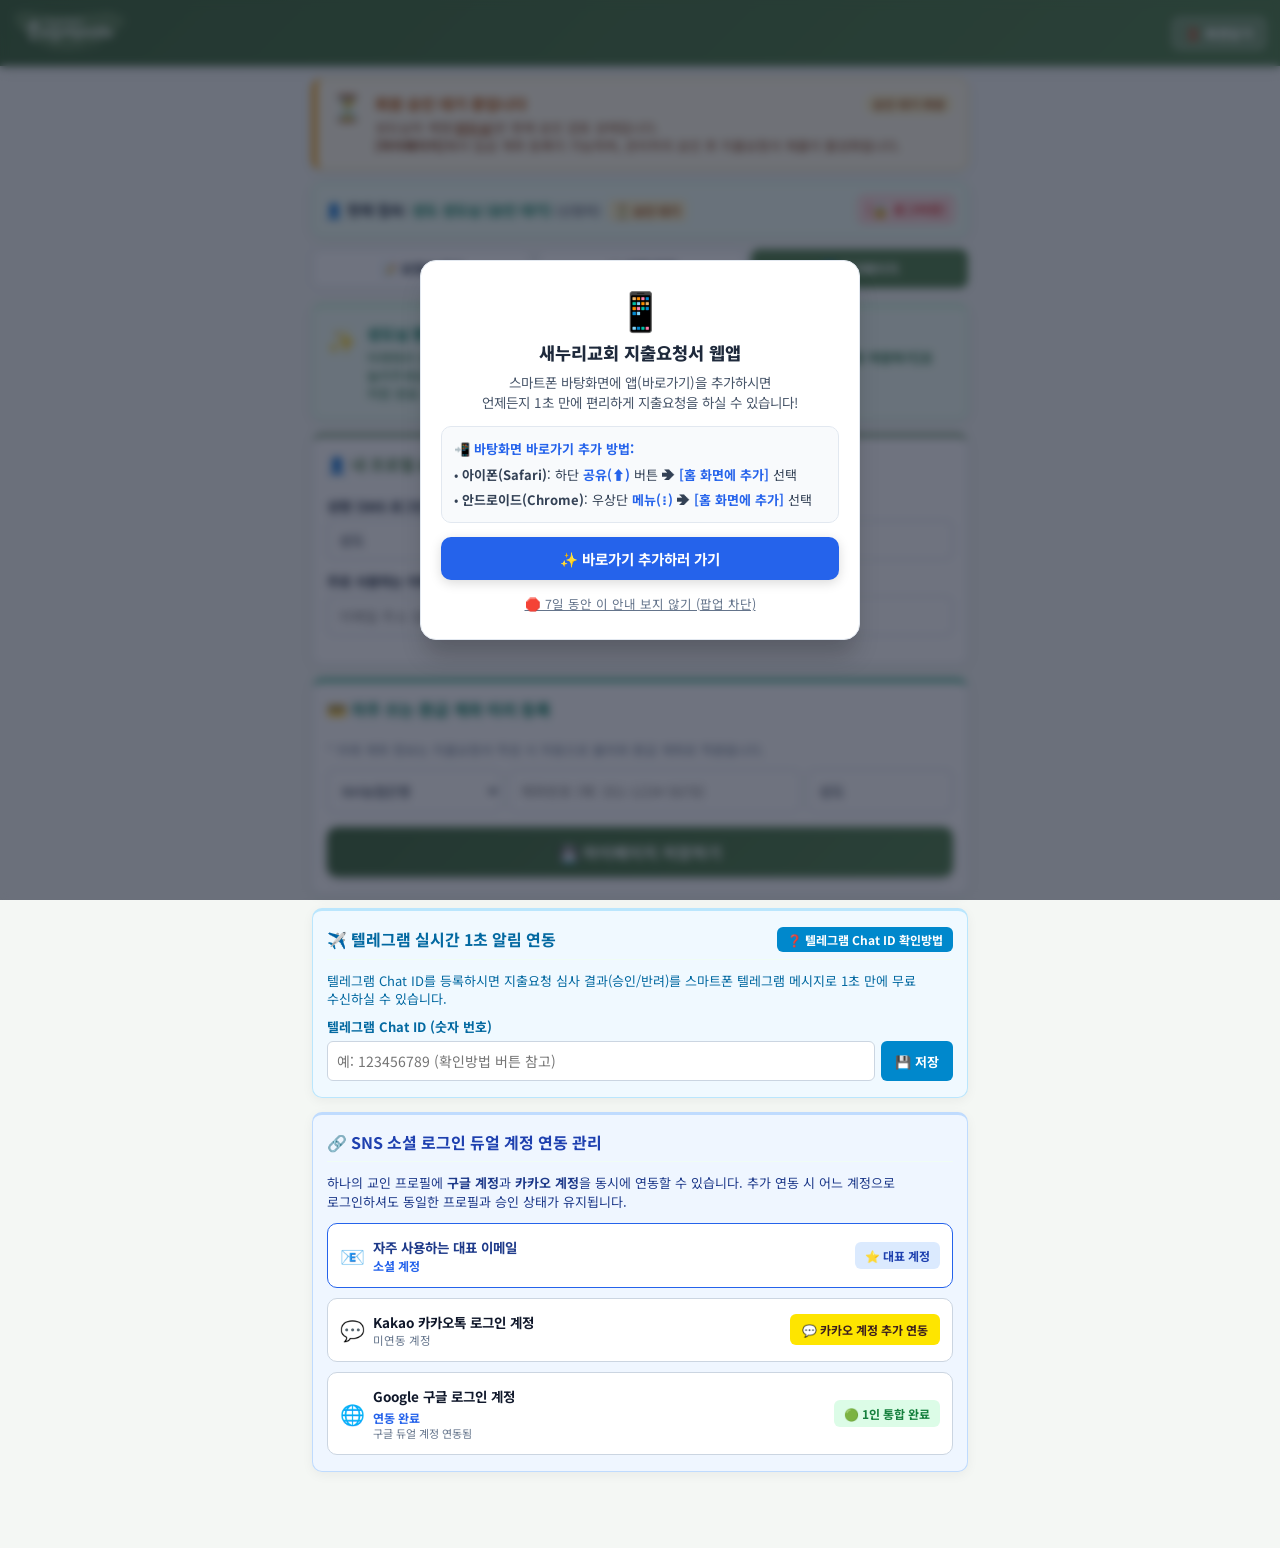
==== commit 5c1e2fe5: "fix: 일반 회원(재정담당자/신청자) 모드 전환 툴바 숨김 및 재정담당자 탭 노출 규칙(지출요청 목록 & 마이페이지) 엄격 보정" ====
--- a/public/index.html
+++ b/public/index.html
@@ -50,9 +50,11 @@
                     <span id="user-status-badge" style="font-size:12px; background:#dcfce7; color:#15803d; padding:2px 6px; border-radius:4px; font-weight:bold; margin-left:4px;">승인 완료</span>
                 </div>
                 <div id="role-switch-buttons" style="font-size:13px; display:flex; gap:4px; align-items:center; flex-wrap:wrap;">
-                    <button id="btn-mode-applicant" onclick="switchRoleMode('APPLICANT')" class="btn-role-switch" style="color:#2563eb; background:#eff6ff; border:1px solid #bfdbfe; padding:4px 8px; border-radius:6px; font-weight:bold; cursor:pointer;">[신청자 모드]</button>
-                    <button id="btn-mode-treasurer" onclick="switchRoleMode('TREASURER')" class="btn-role-switch" style="color:#059669; background:#f0fdf4; border:1px solid #bbf7d0; padding:4px 8px; border-radius:6px; font-weight:bold; cursor:pointer;">[재정부 모드]</button>
-                    <button id="btn-mode-admin" onclick="switchRoleMode('ADMIN')" class="btn-role-switch" style="color:#7c3aed; background:#faf5ff; border:1px solid #e9d5ff; padding:4px 8px; border-radius:6px; font-weight:bold; cursor:pointer;">[👑 관리자 모드]</button>
+                    <span id="admin-test-mode-buttons" style="display:none; gap:4px; align-items:center; flex-wrap:wrap;">
+                        <button id="btn-mode-applicant" onclick="switchRoleMode('APPLICANT')" class="btn-role-switch" style="color:#2563eb; background:#eff6ff; border:1px solid #bfdbfe; padding:4px 8px; border-radius:6px; font-weight:bold; cursor:pointer;">[신청자 모드]</button>
+                        <button id="btn-mode-treasurer" onclick="switchRoleMode('TREASURER')" class="btn-role-switch" style="color:#059669; background:#f0fdf4; border:1px solid #bbf7d0; padding:4px 8px; border-radius:6px; font-weight:bold; cursor:pointer;">[재정부 모드]</button>
+                        <button id="btn-mode-admin" onclick="switchRoleMode('ADMIN')" class="btn-role-switch" style="color:#7c3aed; background:#faf5ff; border:1px solid #e9d5ff; padding:4px 8px; border-radius:6px; font-weight:bold; cursor:pointer;">[👑 관리자 모드]</button>
+                    </span>
                     <button onclick="realLogout()" style="background:#fee2e2; color:#dc2626; border:1px solid #fca5a5; padding:4px 8px; border-radius:6px; font-weight:bold; cursor:pointer;">[🔒 로그아웃]</button>
                 </div>
             </div>
@@ -2158,21 +2160,23 @@
             if (btnTre) btnTre.style.cssText = (targetMode === 'TREASURER' ? activeStyle + " color:#059669; background:#d1fae5; border:1.5px solid #059669; outline-color:#059669;" : normalStyle + " color:#059669; background:#f0fdf4; border:1px solid #bbf7d0;");
             if (btnAdm) btnAdm.style.cssText = (targetMode === 'ADMIN' ? activeStyle + " color:#7c3aed; background:#ede9fe; border:1.5px solid #7c3aed; outline-color:#7c3aed;" : normalStyle + " color:#7c3aed; background:#faf5ff; border:1px solid #e9d5ff;");
 
+            const isUserAdmin = (currentUserEmail || '').toLowerCase() === 'leeshkr@gmail.com' || currentRole === 'ADMIN';
+
             if (targetMode === 'APPLICANT') {
                 if (formTabBtn) formTabBtn.style.display = 'inline-block';
                 if (statusTabBtn) statusTabBtn.style.display = 'inline-block';
                 if (adminTabBtn) adminTabBtn.style.display = 'none';
                 if (siteAdminTabBtn) siteAdminTabBtn.style.display = 'none';
                 if (mypageTabBtn) mypageTabBtn.style.display = 'inline-block';
-                if (badge) badge.textContent = '(신청자 모드 시뮬레이션)';
+                if (badge) badge.textContent = isUserAdmin ? '(신청자 모드 시뮬레이션)' : '(신청자)';
                 showTab('form');
             } else if (targetMode === 'TREASURER') {
-                if (formTabBtn) formTabBtn.style.display = 'inline-block';
-                if (statusTabBtn) statusTabBtn.style.display = 'inline-block';
+                if (formTabBtn) formTabBtn.style.display = 'none';
+                if (statusTabBtn) statusTabBtn.style.display = 'none';
                 if (adminTabBtn) adminTabBtn.style.display = 'inline-block';
                 if (siteAdminTabBtn) siteAdminTabBtn.style.display = 'none';
                 if (mypageTabBtn) mypageTabBtn.style.display = 'inline-block';
-                if (badge) badge.textContent = '(재정부 모드 시뮬레이션)';
+                if (badge) badge.textContent = isUserAdmin ? '(재정부 모드 시뮬레이션)' : '(재정담당자)';
                 showTab('admin');
             } else {
                 if (formTabBtn) formTabBtn.style.display = 'inline-block';
@@ -2185,12 +2189,19 @@
             }
         }
 
-        // 👑 역할별 탭 노출/숨김 엄격 제어 함수
+        // 👑 역할별 탭 노출/숨김 및 관리자 테스트 툴바 제어 함수
         function switchRole(role, nameDisplay) {
             currentRole = role;
             if (nameDisplay) {
                 document.getElementById('user-name-display').textContent = nameDisplay;
             }
+
+            const isUserAdmin = (currentUserEmail || '').toLowerCase() === 'leeshkr@gmail.com' || role === 'ADMIN';
+            const adminTestButtons = document.getElementById('admin-test-mode-buttons');
+            if (adminTestButtons) {
+                adminTestButtons.style.display = isUserAdmin ? 'inline-flex' : 'none';
+            }
+
             switchRoleMode(role);
         }
 
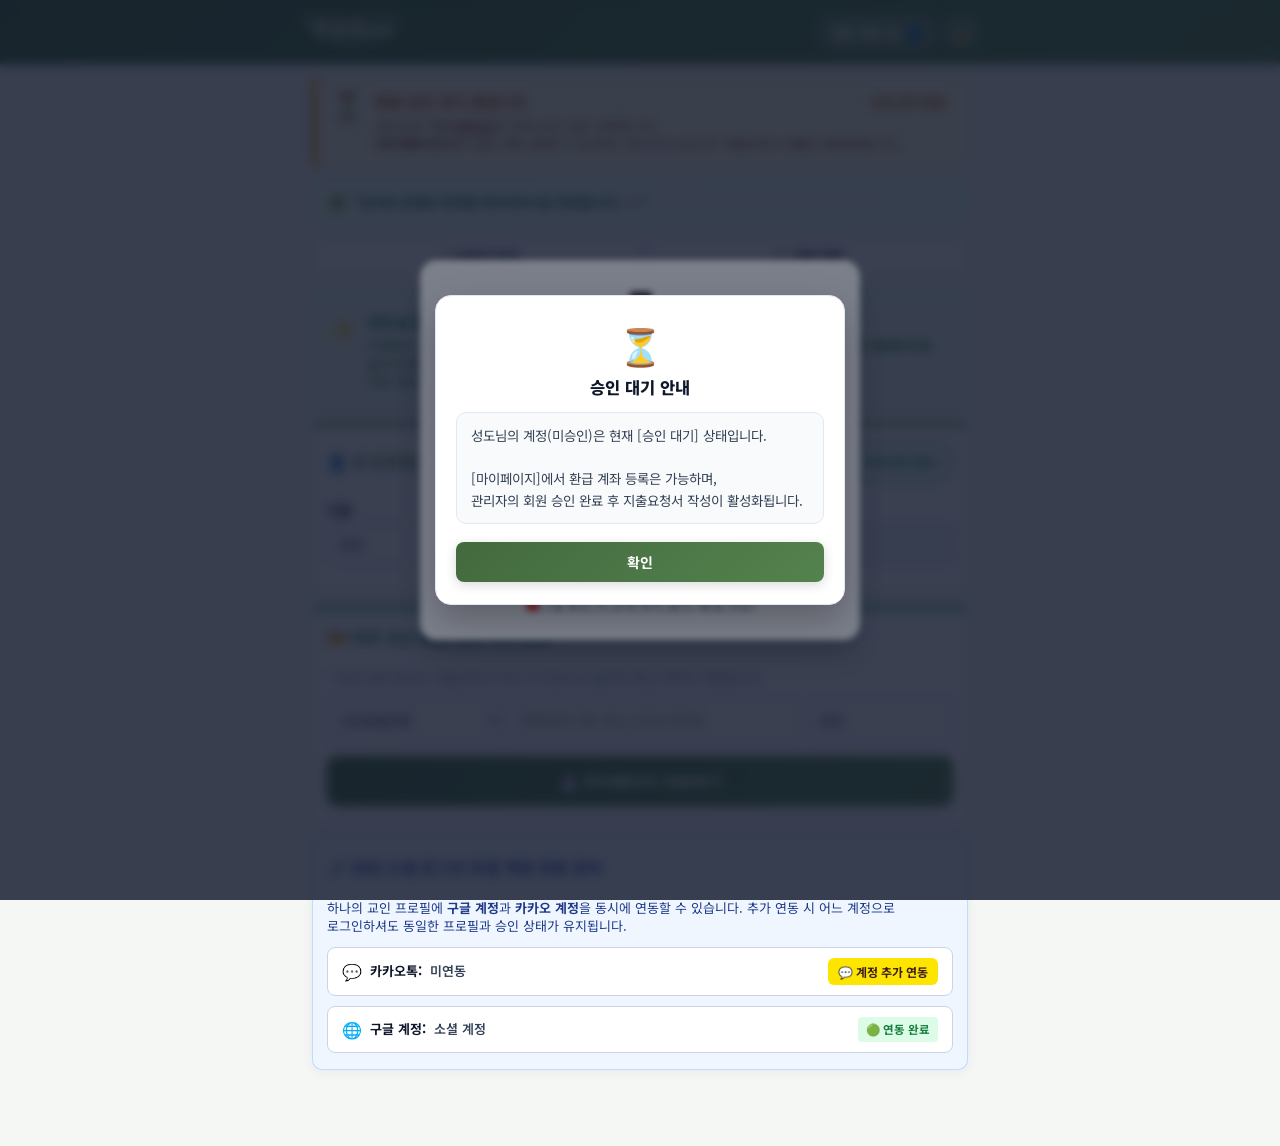
==== commit acba960d: "feat: Release v1.0 - 세종새누리교회 스마트 비용지출요청시스템 v1.0 정식 버전" ====
--- a/public/index.html
+++ b/public/index.html
@@ -7,18 +7,26 @@
     <meta http-equiv="Pragma" content="no-cache">
     <meta http-equiv="Expires" content="0">
     <title>세종새누리교회 비용지출요청</title>
-    <link rel="stylesheet" href="css/style.css?v=20260812_99">
+    <link rel="stylesheet" href="css/style.css?v=20260814_200">
 </head>
 <body>
 
-    <!-- 🌿 깔끔하고 맑은 상단 헤더 -->
-    <header class="app-header" style="padding: 10px 14px;">
-        <div style="display:flex; align-items:center;">
-            <img src="images/logo.png" alt="기독교한국침례회 세종새누리교회" style="height:46px; border:none; background:transparent; box-shadow:none; border-radius:0; filter:drop-shadow(0 1px 2px rgba(0,0,0,0.15));">
+    <!-- 🌿 깔끔하고 맑은 상단 헤더 (교회 로고 & 사용자명 👤 & 🔒 로그아웃 - 본문 폭 맞춤 중앙 정렬) -->
+    <header class="app-header">
+        <div class="header-container">
+            <div style="display:flex; align-items:center;">
+                <img src="images/logo.png" alt="기독교한국침례회 세종새누리교회" style="height:44px; border:none; background:transparent; box-shadow:none; border-radius:0; filter:drop-shadow(0 1px 2px rgba(0,0,0,0.15));">
+            </div>
+            <div style="display:flex; align-items:center; gap:6px;">
+                <button onclick="showTab('mypage')" title="마이페이지 바로가기" style="background:rgba(255,255,255,0.18); color:#fff; border:1px solid rgba(255,255,255,0.35); padding:6px 12px; border-radius:20px; font-size:13.5px; font-weight:700; cursor:pointer; display:flex; align-items:center; gap:5px; backdrop-filter:blur(4px); box-shadow:0 1px 3px rgba(0,0,0,0.1);">
+                    <span id="header-user-name">성도 님</span>
+                    <span id="header-user-avatar" style="font-size:15px;">👤</span>
+                </button>
+                <button onclick="realLogout()" title="로그아웃" style="background:rgba(255,255,255,0.18); color:#fff; border:1px solid rgba(255,255,255,0.35); padding:6px 9px; border-radius:20px; font-size:13.5px; font-weight:bold; cursor:pointer; display:flex; align-items:center; justify-content:center; backdrop-filter:blur(4px); box-shadow:0 1px 3px rgba(0,0,0,0.1);">
+                    🔒
+                </button>
+            </div>
         </div>
-        <button onclick="closeOrExit()" style="background:rgba(255,255,255,0.22); color:#fff; border:1px solid rgba(255,255,255,0.5); padding:6px 12px; border-radius:8px; font-size:13px; font-weight:bold; cursor:pointer;">
-            🚪 화면닫기
-        </button>
     </header>
 
     <div class="container">
@@ -40,39 +48,45 @@
             </div>
         </div>
 
-        <!-- 🛠️ 로그인 상태 정보 및 테스트용 툴바 -->
-        <div class="card" id="user-toolbar-card" style="padding: 12px; margin-bottom: 12px; background-color: #f0fdf4; border-color: #bbf7d0;">
-            <div style="display:flex; justify-content:space-between; align-items:center; flex-wrap:wrap; gap:6px;">
-                <div style="word-break:keep-all; white-space:nowrap; overflow:hidden; text-overflow:ellipsis;">
-                    <strong>👤 현재 접속:</strong> 
-                    <span id="user-name-display" style="color:#047857; font-weight:700;">김성도 집사님</span>
-                    <span id="user-role-badge" style="font-size:13px; color:#6b7280; font-weight:bold;">(신청자)</span>
-                    <span id="user-status-badge" style="font-size:12px; background:#dcfce7; color:#15803d; padding:2px 6px; border-radius:4px; font-weight:bold; margin-left:4px;">승인 완료</span>
-                </div>
-                <div id="role-switch-buttons" style="font-size:13px; display:flex; gap:4px; align-items:center; flex-wrap:wrap;">
-                    <span id="admin-test-mode-buttons" style="display:none; gap:4px; align-items:center; flex-wrap:wrap;">
-                        <button id="btn-mode-applicant" onclick="switchRoleMode('APPLICANT')" class="btn-role-switch" style="color:#2563eb; background:#eff6ff; border:1px solid #bfdbfe; padding:4px 8px; border-radius:6px; font-weight:bold; cursor:pointer;">[신청자 모드]</button>
-                        <button id="btn-mode-treasurer" onclick="switchRoleMode('TREASURER')" class="btn-role-switch" style="color:#059669; background:#f0fdf4; border:1px solid #bbf7d0; padding:4px 8px; border-radius:6px; font-weight:bold; cursor:pointer;">[재정부 모드]</button>
-                        <button id="btn-mode-admin" onclick="switchRoleMode('ADMIN')" class="btn-role-switch" style="color:#7c3aed; background:#faf5ff; border:1px solid #e9d5ff; padding:4px 8px; border-radius:6px; font-weight:bold; cursor:pointer;">[👑 관리자 모드]</button>
+        <!-- 🌿 따뜻한 AI 오늘의 축복 말씀 카드 -->
+        <div class="card" id="user-toolbar-card" style="padding: 10px 14px; margin-bottom: 12px; background: linear-gradient(135deg, #f0fdf4 0%, #ecfdf5 100%); border-color: #a7f3d0; box-shadow: 0 1px 3px rgba(16,185,129,0.08);">
+            <div style="display:flex; justify-content:space-between; align-items:center; gap:8px;">
+                <div style="display:flex; align-items:center; gap:6px; flex:1;">
+                    <span style="font-size:16px;">🌿</span>
+                    <div id="ai-greeting-message" style="color:#065f46; font-weight:600; font-size:13.5px; line-height:1.45; word-break:keep-all;">
+                        "선한 일에 헌신하시는 손길 위에 하늘의 위로가 함께합니다! 🌸"
+                    </div>
+                </div>
+                <div id="role-switch-buttons" style="font-size:12px; display:none; gap:3px; align-items:center;">
+                    <span id="admin-test-mode-buttons" style="display:none; gap:3px; align-items:center;">
+                        <button id="btn-mode-applicant" onclick="switchRoleMode('APPLICANT')" class="btn-role-switch" style="color:#2563eb; background:#eff6ff; border:1px solid #bfdbfe; padding:3px 6px; border-radius:4px; font-weight:bold; cursor:pointer; font-size:11.5px;">[요청자]</button>
+                        <button id="btn-mode-treasurer" onclick="switchRoleMode('TREASURER')" class="btn-role-switch" style="color:#059669; background:#f0fdf4; border:1px solid #bbf7d0; padding:3px 6px; border-radius:4px; font-weight:bold; cursor:pointer; font-size:11.5px;">[재정부]</button>
+                        <button id="btn-mode-admin" onclick="switchRoleMode('ADMIN')" class="btn-role-switch" style="color:#7c3aed; background:#faf5ff; border:1px solid #e9d5ff; padding:3px 6px; border-radius:4px; font-weight:bold; cursor:pointer; font-size:11.5px;">[👑 관리자]</button>
                     </span>
-                    <button onclick="realLogout()" style="background:#fee2e2; color:#dc2626; border:1px solid #fca5a5; padding:4px 8px; border-radius:6px; font-weight:bold; cursor:pointer;">[🔒 로그아웃]</button>
                 </div>
             </div>
         </div>
 
         <!-- 🎯 상단 탭 메뉴 -->
         <div class="tab-group" id="app-tab-group">
+            <!-- 👤 신청자용 메뉴 (2개) -->
             <button class="tab-btn active" id="tab-form-btn" onclick="showTab('form')">📝 요청서 작성</button>
             <button class="tab-btn" id="tab-status-btn" onclick="showTab('status')">📋 진행 현황</button>
+
+            <!-- 💼 재정담당자용 메뉴 (3개) -->
             <button class="tab-btn" id="tab-admin-btn" onclick="showTab('admin')" style="display:none;">📋 지출요청 목록</button>
+            <button class="tab-btn" id="tab-batch-btn" onclick="toggleBatchMode()" style="display:none; color:#2563eb; border-color:#93c5fd; font-weight:700;">💸 집행완료 확정</button>
+            <button class="tab-btn" id="tab-print-btn" onclick="printFullReport()" style="display:none; color:#1e293b; border-color:#cbd5e1; font-weight:700;">🖨️ 인쇄</button>
+
+            <!-- 👑 사이트 관리자용 메뉴 -->
             <button class="tab-btn" id="tab-site-admin-btn" onclick="showTab('site_admin')" style="display:none; border-color:#7c3aed; color:#7c3aed;">👑 관리자</button>
-            <button class="tab-btn" id="tab-mypage-btn" onclick="showTab('mypage')" style="border-color:#a7f3d0;">👤 마이페이지</button>
+            <button class="tab-btn" id="tab-mypage-btn" onclick="showTab('mypage')" style="display:none; border-color:#a7f3d0;">👤 마이페이지</button>
         </div>
 
-        <!-- 1. 지출요청서 작성 Section -->
+        <!-- 1. 지출요청서 작성 Section (원페이지 통합 모드 기본) -->
         <div id="section-form">
             <div id="wizard-form-container">
-                <div class="wizard-stepper" id="main-wizard-stepper">
+                <div class="wizard-stepper" id="main-wizard-stepper" style="display:none;">
                     <div class="stepper-step active" id="st-step-1">
                         <div class="stepper-num" id="st-num-1">1</div>
                         <div class="stepper-label">부서 & 목적</div>
@@ -105,7 +119,7 @@
                             <label>지출목적 <span class="required">*</span></label>
                             <input type="text" id="w-purpose-input" class="form-control" placeholder="예: 청년부 여름 수련회 물품 구매" style="font-size:15px; padding:11px;">
                         </div>
-                        <div class="wizard-btn-group wizard-only-btn">
+                        <div class="wizard-btn-group wizard-only-btn" style="display:none;">
                             <button type="button" class="btn-wizard-next" onclick="goToWizardStep(2)">
                                 다음 (지출내역) ➔
                             </button>
@@ -113,7 +127,7 @@
                     </div>
 
                     <!-- Step 2: 지출 내역 -->
-                    <div id="w-step-2-panel" class="card" style="display:none;">
+                    <div id="w-step-2-panel" class="card" style="display:block;">
                         <div class="card-title">💵 2단계: 지출 세부 내역 및 비용 입력</div>
                         <p style="font-size:13px; color:var(--text-secondary); margin-bottom:10px;">
                             항목과 금액, 비고를 2줄 카드로 넓고 편리하게 입력하세요.
@@ -147,7 +161,7 @@
                         </button>
 
                         <div class="total-banner">
-                            총 신청금액: <span id="w-total-amount-display">0 원</span>
+                            총 요청금액: <span id="w-total-amount-display">0 원</span>
                         </div>
 
                         <div class="wizard-btn-group wizard-only-btn">
@@ -159,7 +173,7 @@
                     </div>
 
                     <!-- Step 3: 계좌 및 영수증 -->
-                    <div id="w-step-3-panel" class="card" style="display:none;">
+                    <div id="w-step-3-panel" class="card" style="display:block;">
                         <div class="card-title">💳 3단계: 입금 계좌 & 영수증 첨부</div>
                         <div style="display:grid; grid-template-columns: 1.2fr 1.8fr 1fr; gap: 6px; margin-bottom:12px;">
                             <div class="form-group">
@@ -209,7 +223,7 @@
                             <div id="receipt-preview-container" style="display:flex; flex-wrap:wrap; gap:6px; margin-top:8px;"></div>
                         </div>
 
-                        <div class="wizard-btn-group wizard-only-btn">
+                        <div class="wizard-btn-group wizard-only-btn" style="display:none;">
                             <button type="button" class="btn-wizard-prev" onclick="goToWizardStep(2)">⬅ 이전</button>
                             <button type="submit" class="btn-wizard-next" style="background:linear-gradient(135deg, #059669 0%, #10b981 100%); font-size:17px;">
                                 ✉️ 요청서 제출
@@ -217,7 +231,7 @@
                         </div>
                     </div>
 
-                    <div id="onepage-submit-container" style="display:none; margin-top:14px;">
+                    <div id="onepage-submit-container" style="display:block; margin-top:14px;">
                         <button type="submit" class="btn-primary-lg" style="background:linear-gradient(135deg, #059669 0%, #10b981 100%); font-size:18px; padding:16px;">
                             ✉️ 요청서 제출
                         </button>
@@ -259,15 +273,37 @@
                 </div>
             </div>
 
-            <div class="card" style="border-top:3px solid var(--primary-color);">
-                <div class="card-title" style="color:var(--primary-color);">👤 내 프로필 & 연락처</div>
-                <div class="form-group">
-                    <label style="font-weight:700;">성명 (SNS 로그인 성명 연동)</label>
-                    <input type="text" id="my-name-input" class="form-control" placeholder="성함 입력 (예: 김성도)" oninput="syncNameWithHolder(this.value)">
-                </div>
-                <div class="form-group">
-                    <label style="font-weight:700;">주로 사용하는 이메일 (연락 및 승인 알림 수신용)</label>
-                    <input type="email" id="my-email-input" class="form-control" placeholder="이메일 주소 입력 (예: user@example.com)">
+            <div class="card" style="border-top:3.5px solid var(--primary-color);">
+                <div class="card-title" style="color:var(--primary-color); justify-content:space-between; align-items:center;">
+                    <span>👤 내 프로필 & 나만의 이모티콘</span>
+                    <button type="button" id="current-avatar-btn" onclick="toggleAvatarPicker()" style="background:#f0fdf4; border:1.5px solid #059669; padding:4px 10px; border-radius:20px; display:inline-flex; align-items:center; gap:6px; cursor:pointer; box-shadow:0 1px 3px rgba(5,150,105,0.15); transition:all 0.2s;">
+                        <span id="current-avatar-preview" style="font-size:20px;">👤</span>
+                        <span id="avatar-toggle-text" style="font-size:12px; color:#047857; font-weight:700;">이모티콘 변경 ▾</span>
+                    </button>
+                </div>
+
+                <!-- 🎨 귀여운 남녀노소 이모티콘 선택기 (기본 접힘, 클릭 시 펼쳐짐!) -->
+                <div id="avatar-picker-container" style="display:none; margin-bottom:14px; background:#f8fafc; padding:12px 14px; border-radius:12px; border:1.5px solid #bbf7d0; box-shadow:0 2px 8px rgba(0,0,0,0.05); animation: fadeIn 0.2s ease;">
+                    <div style="display:flex; justify-content:space-between; align-items:center; margin-bottom:8px;">
+                        <label style="font-weight:700; font-size:13px; color:#334155; margin:0;">
+                            🎨 마음에 드는 이모티콘을 콕 눌러주세요!
+                        </label>
+                        <button type="button" onclick="toggleAvatarPicker(false)" style="background:none; border:none; color:#64748b; font-size:12px; font-weight:bold; cursor:pointer;">✕ 닫기</button>
+                    </div>
+                    <div id="avatar-emoji-grid" style="display:flex; flex-wrap:wrap; gap:8px; justify-content:flex-start;">
+                        <!-- JS initAvatarPicker()에 의해 동적으로 귀여운 이모티콘 버튼들이 렌더링됩니다 -->
+                    </div>
+                </div>
+
+                <div style="display:grid; grid-template-columns: 1fr 1.6fr; gap:10px; margin-bottom:12px;">
+                    <div class="form-group" style="margin-bottom:0;">
+                        <label style="font-weight:700; font-size:13.5px;">이름</label>
+                        <input type="text" id="my-name-input" class="form-control" placeholder="성함 입력 (예: 김성도)" oninput="syncNameWithHolder(this.value)">
+                    </div>
+                    <div class="form-group" style="margin-bottom:0;">
+                        <label style="font-weight:700; font-size:13.5px;">이메일 (로그인 계정)</label>
+                        <input type="email" id="my-email-input" class="form-control" readonly style="background:#f1f5f9; color:#475569; font-weight:600; cursor:not-allowed;" title="로그인한 소셜 계정의 고유 이메일입니다.">
+                    </div>
                 </div>
             </div>
 
@@ -311,27 +347,7 @@
                 </button>
             </div>
 
-            <!-- ✈️ 텔레그램 실시간 알림 연동 카드 -->
-            <div class="card" style="border-top:3.5px solid #0088cc; background:#f0f9ff; border-color:#bae6fd; margin-top:14px;">
-                <div class="card-title" style="color:#0369a1; justify-content:space-between; flex-wrap:wrap; gap:6px;">
-                    <span>✈️ 텔레그램 실시간 1초 알림 연동</span>
-                    <button type="button" onclick="openTelegramGuideModal()" style="background:#0088cc; color:#fff; border:none; padding:4px 10px; border-radius:6px; font-size:12px; font-weight:bold; cursor:pointer;">
-                        ❓ 텔레그램 Chat ID 확인방법
-                    </button>
-                </div>
-                <p style="font-size:13px; color:#0369a1; margin-bottom:10px; line-height:1.4;">
-                    텔레그램 Chat ID를 등록하시면 지출요청 심사 결과(승인/반려)를 스마트폰 텔레그램 메시지로 1초 만에 무료 수신하실 수 있습니다.
-                </p>
-                <div class="form-group" style="margin-bottom:0;">
-                    <label style="font-weight:700; font-size:13px; color:#0369a1; margin-bottom:4px; display:block;">텔레그램 Chat ID (숫자 번호)</label>
-                    <div style="display:flex; gap:6px;">
-                        <input type="text" id="my-telegram-input" class="form-control" placeholder="예: 123456789 (확인방법 버튼 참고)" style="font-size:14px; padding:9px;">
-                        <button type="button" onclick="saveTelegramId()" style="background:#0088cc; color:#fff; border:none; padding:9px 14px; border-radius:6px; font-size:13px; font-weight:bold; cursor:pointer; white-space:nowrap;">
-                            💾 저장
-                        </button>
-                    </div>
-                </div>
-            </div>
+
 
 
 
@@ -352,29 +368,9 @@
         <!-- 4. 📋 재정부 전용 지출요청 심사 & 스마트 2대 버튼 목록 -->
         <div id="section-admin" style="display:none;">
 
-            <!-- 🔔 재정부 전용 실시간 지출요청 알림함 카드 -->
-            <div class="card" style="border-top:3.5px solid #059669; background:#f0fdf4; border-color:#bbf7d0; margin-bottom:14px;">
-                <div class="card-title" style="color:#047857; justify-content:space-between;">
-                    <span>🔔 재정부 전용 실시간 지출요청 알림함</span>
-                    <span id="treasurer-notif-count" style="font-size:12px; background:#059669; color:#fff; padding:2px 8px; border-radius:10px; font-weight:bold;">0 건</span>
-                </div>
-                <div id="treasurer-notif-list" style="display:flex; flex-direction:column; gap:6px; margin-top:8px;">
-                    <div style="font-size:13px; color:#64748b; padding:6px; text-align:center;">도착한 신규 알림이 없습니다.</div>
-                </div>
-            </div>
-
             <div class="card">
-                <!-- 🔘 상단 2대 핵심 버튼 -->
-                <div class="card-title" style="justify-content:space-between; flex-wrap:wrap; gap:6px; margin-bottom:14px;">
+                <div class="card-title" style="margin-bottom:14px;">
                     <span>📋 지출요청 심사 & 집행 목록</span>
-                    <div style="display:flex; gap:6px; flex-wrap:wrap;">
-                        <button type="button" class="btn-secondary-sm" style="background:#1e293b; color:#ffffff; padding:7px 12px; font-size:13px; font-weight:bold; cursor:pointer;" onclick="printFullReport()">
-                            🖨️ 전체 목록 인쇄
-                        </button>
-                        <button type="button" id="btn-toggle-batch-mode" class="btn-secondary-sm" style="background:#2563eb; color:#ffffff; padding:7px 12px; font-size:13px; font-weight:bold; cursor:pointer;" onclick="toggleBatchMode()">
-                            💸 집행완료 확정
-                        </button>
-                    </div>
                 </div>
 
                 <!-- 💸 스마트 집행완료 확정 툴바 (토글 시 등장!) -->
@@ -426,16 +422,7 @@
         <!-- 5. 👑 사이트 관리자 전용 3대 대시보드 Section -->
         <div id="section-site_admin" style="display:none;">
 
-            <!-- 🔔 승인 요청 목록 카드 -->
-            <div class="card" style="border-top:3.5px solid #7c3aed; background:#faf5ff; border-color:#e9d5ff; margin-bottom:14px;">
-                <div class="card-title" style="color:#6b21a8; justify-content:space-between;">
-                    <span>🔔 승인 요청 목록</span>
-                    <span id="admin-notif-count" style="font-size:12px; background:#7c3aed; color:#fff; padding:2px 8px; border-radius:10px; font-weight:bold;">0 건</span>
-                </div>
-                <div id="admin-notif-list" style="display:flex; flex-direction:column; gap:8px; margin-top:8px;">
-                    <div style="font-size:13px; color:#64748b; padding:6px; text-align:center;">도착한 회원 승인 알림이 없습니다.</div>
-                </div>
-            </div>
+
 
             <!-- 🏢 1. 부서 생성/수정/삭제 관리 -->
             <div class="card" style="border-top:3.5px solid #7c3aed;">
@@ -487,18 +474,18 @@
                     소셜 로그인으로 접속한 신규 성도님들의 승인 대기 목록입니다. [✅ 회원 승인]을 누르시면 지출요청서 작성이 정회원으로 즉시 승인됩니다.
                 </p>
 
-                <div class="table-responsive">
-                    <table class="status-table" style="background:#ffffff; border-radius:8px;">
+                <div class="table-responsive" style="width:100%; overflow-x:auto;">
+                    <table class="admin-user-table" style="width:100%; min-width:100%; background:#ffffff; border-radius:8px; border:1px solid #e9d5ff; border-collapse:collapse;">
                         <thead>
-                            <tr>
-                                <th>성명 / 이메일</th>
-                                <th>가입 시각</th>
-                                <th>승인 처리</th>
+                            <tr style="background:#f3e8ff;">
+                                <th style="width:45%; text-align:left; padding:10px 12px; color:#581c87;">성명 / 이메일</th>
+                                <th style="width:25%; text-align:center; padding:10px 8px; color:#581c87;">가입 시각</th>
+                                <th style="width:30%; text-align:center; padding:10px 8px; color:#581c87;">승인 처리</th>
                             </tr>
                         </thead>
                         <tbody id="server-pending-users-table-body">
                             <tr>
-                                <td colspan="3" style="text-align:center; color:#64748b; padding:12px;">
+                                <td colspan="3" style="text-align:center; color:#64748b; padding:16px;">
                                     서버에서 승인 대기 목록을 불러오는 중입니다...
                                 </td>
                             </tr>
@@ -519,21 +506,25 @@
                     승인 완료된 전체 교인 회원의 시스템 권한(신청자 / 재정부 / 사이트 관리자)을 1초 만에 관리합니다.
                 </p>
 
-                <table class="admin-user-table">
-                    <thead>
-                        <tr>
-                            <th style="width:40%;">성명 / 이메일</th>
-                            <th style="width:60%;">권한 설정 / 관리</th>
-                        </tr>
-                    </thead>
-                    <tbody id="server-approved-users-table-body">
-                        <tr>
-                            <td colspan="2" style="text-align:center; color:#64748b; padding:14px;">
-                                서버에서 승인 완료된 회원 목록을 불러오는 중입니다...
-                            </td>
-                        </tr>
-                    </tbody>
-                </table>
+                <div class="table-responsive" style="width:100%; overflow-x:auto;">
+                    <table class="admin-user-table" style="width:100%; min-width:100%; background:#ffffff; border-radius:8px; border:1px solid #cbd5e1; border-collapse:collapse;">
+                        <thead>
+                            <tr style="background:#f8fafc;">
+                                <th style="width:24%; text-align:left; padding:10px 12px; color:#334155;">성명</th>
+                                <th style="width:42%; text-align:left; padding:10px 8px; color:#334155;">이메일</th>
+                                <th style="width:20%; text-align:center; padding:10px 6px; color:#334155;">권한 설정</th>
+                                <th style="width:14%; text-align:center; padding:10px 6px; color:#334155;">관리</th>
+                            </tr>
+                        </thead>
+                        <tbody id="server-approved-users-table-body">
+                            <tr>
+                                <td colspan="4" style="text-align:center; color:#64748b; padding:16px;">
+                                    서버에서 승인 완료된 회원 목록을 불러오는 중입니다...
+                                </td>
+                            </tr>
+                        </tbody>
+                    </table>
+                </div>
             </div>
         </div>
 
@@ -550,9 +541,10 @@
             <div style="font-size:13.5px; line-height:1.6; margin-bottom:14px;">
                 <div style="background:#f8fafc; padding:10px 12px; border-radius:8px; border:1px solid #e2e8f0; margin-bottom:10px;">
                     <div><strong>요청 건명:</strong> <span id="m-purpose-text" style="font-weight:bold; color:var(--primary-color);">청년부 여름 수련회 물품 구매</span></div>
-                    <div><strong>신청 정보:</strong> <span id="m-dept-text">청년부</span> - <span id="m-applicant-text">김성도 님</span></div>
+                    <div><strong>요청자 (성명):</strong> <span id="m-applicant-text" style="font-weight:800; font-size:15px; color:#0f172a;">김성도 님</span></div>
+                    <div><strong>요청 부서:</strong> <span id="m-dept-text" style="font-weight:bold; color:#334155;">청년부</span></div>
                     <div><strong>환급 계좌:</strong> <span id="m-account-text">농협 351-1234-5678-00 (예금주: 김성도)</span></div>
-                    <div><strong>신청 총액:</strong> <span id="m-amount-text" style="font-size:16px; font-weight:800; color:#2563eb;">85,000 원</span></div>
+                    <div><strong>요청 총액:</strong> <span id="m-amount-text" style="font-size:16px; font-weight:800; color:#2563eb;">85,000 원</span></div>
                     <div><strong>현재 상태:</strong> <span id="m-status-text" class="status-badge">집행 완료</span></div>
                 </div>
 
@@ -568,7 +560,7 @@
 
                 <div style="font-weight:700; color:#334155; margin-bottom:6px;">🖼️ 영수증 / 증빙 사진 미리보기:</div>
                 <div id="m-receipt-gallery" style="display:flex; gap:10px; flex-wrap:wrap; margin-bottom:14px;">
-                    <img src="images/logo.png" alt="영수증 썸네일" class="modal-receipt-thumb" onclick="alert('📸 영수증 원본 사진을 확대하여 미리봅니다.')" title="터치 시 원본 사진 확대 보기">
+                    <img src="images/logo.png" alt="영수증 썸네일" class="modal-receipt-thumb" onclick="openImageZoomModal(this.src)" title="터치 시 원본 사진 확대 보기" style="cursor:zoom-in; width:90px; height:90px; object-fit:cover; border-radius:8px; border:1px solid #cbd5e1;">
                 </div>
 
                 <div class="form-group" style="margin-bottom:14px;" id="m-memo-group">
@@ -577,8 +569,18 @@
                 </div>
             </div>
 
-            <!-- 🔘 승인 / 반려 버튼 구획 -->
-            <div id="m-action-btn-group" style="display:grid; grid-template-columns: 1fr 1fr; gap:10px;">
+            <!-- 👤 신청자 전용 하단 현재 상태 뱃지 및 닫기 버튼 -->
+            <div id="m-applicant-bottom-group" style="display:flex; flex-direction:column; gap:8px; margin-top:8px;">
+                <div id="m-applicant-status-btn" style="text-align:center; padding:12px 14px; border-radius:8px; font-weight:800; font-size:15px; box-shadow:0 1px 3px rgba(0,0,0,0.08);">
+                    <!-- JS에서 현재 상태(예: 👍 승인 완료 (집행 대기))가 큼직하게 렌더링됩니다 -->
+                </div>
+                <button type="button" class="btn-primary-lg" style="background:#475569; font-size:14.5px; padding:11px;" onclick="closeModal()">
+                    닫기
+                </button>
+            </div>
+
+            <!-- 🔘 재정부/관리자 전용 승인 / 반려 버튼 구획 -->
+            <div id="m-action-btn-group" style="display:none; grid-template-columns: 1fr 1fr; gap:10px;">
                 <button type="button" class="btn-primary-lg" style="background:#ef4444; font-size:15px; padding:12px; font-weight:800;" onclick="processApproval('REJECTED')">
                     ❌ 반려 처리
                 </button>
@@ -587,7 +589,7 @@
                 </button>
             </div>
 
-            <!-- 집행 완료건 전용 닫기 버튼 -->
+            <!-- 재정부/관리자 집행 완료건 전용 닫기 버튼 -->
             <div id="m-close-only-group" style="display:none; margin-top:10px;">
                 <button type="button" class="btn-primary-lg" style="background:#475569; font-size:15px; padding:12px;" onclick="closeModal()">
                     🚪 닫기
@@ -596,33 +598,12 @@
         </div>
     </div>
 
-    <!-- ✈️ 텔레그램 Chat ID 확인 안내 모달 -->
-    <div id="telegram-guide-modal" class="modal-backdrop">
-        <div class="modal-content" style="max-width:500px;">
-            <div class="modal-header" style="border-bottom:1.5px solid #e0f2fe; padding-bottom:10px;">
-                <h3 style="font-size:16.5px; font-weight:800; color:#0088cc;">✈️ 텔레그램 Chat ID 확인 안내</h3>
-                <button type="button" class="modal-close-btn" onclick="closeTelegramGuideModal()">✕</button>
-            </div>
-            <div style="font-size:13.5px; line-height:1.6; color:#334155; margin-top:12px; text-align:left;">
-                <p style="margin-bottom:10px;">
-                    텔레그램 봇 실시간 무료 알림을 수신하려면 내 계정의 <strong>Chat ID (숫자 번호)</strong>가 필요합니다. 1분 만에 확인하는 방법입니다!
-                </p>
-                <div style="background:#f0f9ff; border:1px solid #bae6fd; border-radius:8px; padding:12px; margin-bottom:10px;">
-                    <div style="font-weight:bold; color:#0369a1; margin-bottom:4px;">1단계: 텔레그램 앱 실행 후 봇 검색</div>
-                    <div>텔레그램 검색창에 <strong style="color:#0088cc;">@userinfobot</strong> 또는 <strong style="color:#0088cc;">@raw_data_bot</strong> 을 검색하고 대화를 시작합니다.</div>
-                </div>
-                <div style="background:#f0f9ff; border:1px solid #bae6fd; border-radius:8px; padding:12px; margin-bottom:10px;">
-                    <div style="font-weight:bold; color:#0369a1; margin-bottom:4px;">2단계: /start 메시지 전송</div>
-                    <div>대화창에 <strong style="color:#0088cc;">/start</strong> 메시지를 보내면, 봇이 <strong>Id: 123456789</strong> 형태의 숫자를 즉시 답장해 줍니다.</div>
-                </div>
-                <div style="background:#f0f9ff; border:1px solid #bae6fd; border-radius:8px; padding:12px; margin-bottom:14px;">
-                    <div style="font-weight:bold; color:#0369a1; margin-bottom:4px;">3단계: 번호 복사 및 마이페이지 저장</div>
-                    <div>응답받은 숫자 번호(예: <strong style="color:#0088cc;">123456789</strong>)를 복사하여 마이페이지 [텔레그램 Chat ID] 란에 입력 후 [저장]을 누르시면 준비 끝!</div>
-                </div>
-            </div>
-            <button type="button" class="btn-primary-lg" style="background:#0088cc; font-size:14px; padding:11px;" onclick="closeTelegramGuideModal()">
-                👌 확인 완료
-            </button>
+    <!-- 📸 영수증 원본 사진 확대 미리보기 모달 -->
+    <div id="receipt-image-zoom-modal" class="modal-backdrop" onclick="closeImageZoomModal()" style="z-index:99999; background:rgba(0,0,0,0.85); display:none; justify-content:center; align-items:center;">
+        <div style="position:relative; max-width:92vw; max-height:92vh; display:flex; flex-direction:column; align-items:center;" onclick="event.stopPropagation()">
+            <button type="button" onclick="closeImageZoomModal()" style="position:absolute; top:-14px; right:-14px; background:#ef4444; color:#fff; border:none; width:32px; height:32px; border-radius:50%; font-size:18px; font-weight:bold; cursor:pointer; z-index:100000; display:flex; justify-content:center; align-items:center; box-shadow:0 2px 8px rgba(0,0,0,0.4);">✕</button>
+            <img id="zoom-receipt-image" src="" alt="영수증 원본 사진" style="max-width:92vw; max-height:85vh; object-fit:contain; border-radius:8px; border:2px solid #ffffff; box-shadow:0 10px 25px rgba(0,0,0,0.5);">
+            <div style="color:#ffffff; font-size:13px; margin-top:8px; font-weight:bold; text-shadow:0 1px 3px rgba(0,0,0,0.8);">📸 터치(클릭)하면 닫힙니다</div>
         </div>
     </div>
 
@@ -652,6 +633,18 @@
         </div>
     </div>
 
+    <!-- 🔔 세종새누리교회 감성 커스텀 알림 모달 (화면 중앙 알맞은 위치) -->
+    <div id="custom-app-alert-modal" class="modal-backdrop" style="z-index:99999; display:none; justify-content:center; align-items:center; background:rgba(15,23,42,0.55); backdrop-filter:blur(3px);">
+        <div class="modal-content" style="max-width:410px; text-align:center; padding:22px 20px; border-radius:16px; box-shadow:0 15px 35px rgba(0,0,0,0.25); border:1.5px solid #e2e8f0;">
+            <div id="custom-alert-icon" style="font-size:36px; margin-bottom:6px;">⏳</div>
+            <h3 id="custom-alert-title" style="font-size:16.5px; font-weight:800; color:#0f172a; margin-bottom:12px;">안내</h3>
+            <div id="custom-alert-body" style="font-size:13.5px; color:#334155; line-height:1.6; margin-bottom:18px; white-space:pre-line; text-align:left; background:#f8fafc; padding:12px 14px; border-radius:10px; border:1px solid #e2e8f0;"></div>
+            <button type="button" class="btn-primary-lg" onclick="closeAppAlert()" style="padding:10px 24px; font-size:14px; font-weight:700; border-radius:8px; width:100%;">
+                확인
+            </button>
+        </div>
+    </div>
+
     <!-- 🖨️ 재정부 지출요청 총괄집계표 전용 인쇄/PDF 숨김 구획 -->
     <div id="print-report-container"></div>
 
@@ -662,18 +655,6 @@
         let activeReqId = null;
         let activeReqStatus = null;
         let isBatchModeActive = false;
-
-        function showTab(tabName) {
-            ['form', 'status', 'admin', 'site_admin', 'mypage'].forEach(t => {
-                const sec = document.getElementById('section-' + t);
-                const btn = document.getElementById('tab-' + t + '-btn');
-                if (sec) sec.style.display = (t === tabName) ? 'block' : 'none';
-                if (btn) {
-                    if (t === tabName) btn.classList.add('active');
-                    else btn.classList.remove('active');
-                }
-            });
-        }
 
         // 🏢 사역 부서 전역 동기화 렌더링 시스템 (요청서 1단계, 마이페이지, 사이트 관리자 태그 관리 100% 일괄 반영)
         const DEFAULT_DEPARTMENTS = ['교육-청소년', '교육-유치', '교육-초등', '교육-청년', '교육-장년', '선교-해외', '선교-국내', '예배-찬양'];
@@ -877,23 +858,26 @@
 
             const bar = document.getElementById('batch-action-bar');
             const chks = document.querySelectorAll('.chk-item-batch');
-            const toggleBtn = document.getElementById('btn-toggle-batch-mode');
+            const tabBatchBtn = document.getElementById('tab-batch-btn');
 
             if (isBatchModeActive) {
                 if (bar) bar.classList.add('active');
                 chks.forEach(c => c.classList.add('active'));
-                if (toggleBtn) {
-                    toggleBtn.style.background = '#475569';
-                    toggleBtn.textContent = '❌ 확정 모드 닫기';
+                if (tabBatchBtn) {
+                    tabBatchBtn.style.background = '#2563eb';
+                    tabBatchBtn.style.color = '#ffffff';
+                    tabBatchBtn.textContent = '❌ 확정 닫기';
                 }
             } else {
                 if (bar) bar.classList.remove('active');
                 chks.forEach(c => c.classList.remove('active'));
-                if (toggleBtn) {
-                    toggleBtn.style.background = '#2563eb';
-                    toggleBtn.textContent = '💸 집행완료 확정';
+                if (tabBatchBtn) {
+                    tabBatchBtn.style.background = '';
+                    tabBatchBtn.style.color = '#2563eb';
+                    tabBatchBtn.textContent = '💸 집행완료 확정';
                 }
-                document.getElementById('chk-select-all').checked = false;
+                const chkAll = document.getElementById('chk-select-all');
+                if (chkAll) chkAll.checked = false;
                 toggleSelectAll({ checked: false });
             }
         }
@@ -940,32 +924,104 @@
                 }
             }
 
+            const receiptGallery = document.getElementById('m-receipt-gallery');
+            if (receiptGallery) {
+                let rUrls = [];
+                if (req.receipt_urls && Array.isArray(req.receipt_urls) && req.receipt_urls.length > 0) {
+                    rUrls = req.receipt_urls;
+                } else if (req.receipt_url) {
+                    rUrls = [req.receipt_url];
+                } else if (req.receipt_image) {
+                    rUrls = [req.receipt_image];
+                } else if (req.receipts && Array.isArray(req.receipts) && req.receipts.length > 0) {
+                    rUrls = req.receipts;
+                }
+
+                if (rUrls.length > 0) {
+                    receiptGallery.innerHTML = rUrls.map(url => `
+                        <img src="${url}" alt="영수증 원본 사진" class="modal-receipt-thumb" onclick="openImageZoomModal(this.src)" title="터치 시 원본 사진 확대 보기" style="cursor:zoom-in; width:90px; height:90px; object-fit:cover; border-radius:8px; border:1px solid #cbd5e1; box-shadow:0 1px 3px rgba(0,0,0,0.1);">
+                    `).join('');
+                } else {
+                    receiptGallery.innerHTML = `
+                        <div style="font-size:12.5px; color:#64748b; padding:10px 14px; background:#f8fafc; border-radius:8px; border:1px dashed #cbd5e1; display:flex; align-items:center; gap:6px;">
+                            🖼️ <span>첨부된 영수증 증빙 사진이 없습니다.</span>
+                        </div>
+                    `;
+                }
+            }
+
             const stBadge = document.getElementById('m-status-text');
             if (stBadge) {
                 stBadge.textContent = getStatusLabel(req.status);
             }
 
+            const applicantBottomGroup = document.getElementById('m-applicant-bottom-group');
+            const applicantStatusBtn = document.getElementById('m-applicant-status-btn');
             const actionGroup = document.getElementById('m-action-btn-group');
             const closeGroup = document.getElementById('m-close-only-group');
             const memoGroup = document.getElementById('m-memo-group');
 
-            if (req.status === 'PAID' || req.status === 'REJECTED') {
-                if (actionGroup) actionGroup.style.display = 'none';
-                if (closeGroup) closeGroup.style.display = 'block';
-                if (memoGroup) {
-                    memoGroup.style.display = 'block';
-                    if (memoInput) memoInput.disabled = true;
+            const isTreasurerOrAdmin = ['ADMIN', 'TREASURER'].includes(currentRole);
+
+            // 🎯 상태 뱃지 버튼 텍스트 & 스타일 세팅
+            if (applicantStatusBtn) {
+                if (req.status === 'PAID') {
+                    applicantStatusBtn.style.cssText = 'text-align:center; padding:12px 14px; border-radius:8px; font-weight:800; font-size:15.5px; background:#dcfce7; color:#15803d; border:1.5px solid #86efac; box-shadow:0 1px 3px rgba(0,0,0,0.08);';
+                    applicantStatusBtn.innerHTML = '✅ 집행 완료 (계좌 입금 완료)';
+                } else if (req.status === 'APPROVED') {
+                    applicantStatusBtn.style.cssText = 'text-align:center; padding:12px 14px; border-radius:8px; font-weight:800; font-size:15.5px; background:#dbeafe; color:#1e40af; border:1.5px solid #93c5fd; box-shadow:0 1px 3px rgba(0,0,0,0.08);';
+                    applicantStatusBtn.innerHTML = '👍 지출 승인 완료 (집행 대기)';
+                } else if (req.status === 'REJECTED') {
+                    applicantStatusBtn.style.cssText = 'text-align:center; padding:12px 14px; border-radius:8px; font-weight:800; font-size:15.5px; background:#fee2e2; color:#b91c1c; border:1.5px solid #fca5a5; box-shadow:0 1px 3px rgba(0,0,0,0.08);';
+                    applicantStatusBtn.innerHTML = '❌ 반려 처리됨';
+                } else {
+                    applicantStatusBtn.style.cssText = 'text-align:center; padding:12px 14px; border-radius:8px; font-weight:800; font-size:15.5px; background:#fef3c7; color:#b45309; border:1.5px solid #fde68a; box-shadow:0 1px 3px rgba(0,0,0,0.08);';
+                    applicantStatusBtn.innerHTML = '⏳ 재정부 심사 대기 중';
                 }
-            } else {
+            }
+
+            // 🎯 오직 [재정부/관리자] 이면서 [PENDING(심사대기)] 건일 때만 반려/승인 버튼 노출!
+            if (isTreasurerOrAdmin && req.status === 'PENDING') {
                 if (actionGroup) actionGroup.style.display = 'grid';
                 if (closeGroup) closeGroup.style.display = 'none';
+                if (applicantBottomGroup) applicantBottomGroup.style.display = 'none';
                 if (memoGroup) {
                     memoGroup.style.display = 'block';
                     if (memoInput) memoInput.disabled = false;
                 }
+            } else {
+                // 이미 승인 완료(APPROVED), 집행 완료(PAID), 반려(REJECTED)되었거나 일반 신청자일 때:
+                if (actionGroup) actionGroup.style.display = 'none';
+                if (closeGroup) closeGroup.style.display = 'none';
+                if (applicantBottomGroup) applicantBottomGroup.style.display = 'flex'; // 하단 상태 뱃지 + 닫기 버튼!
+
+                if (memoGroup) {
+                    if (req.reject_reason) {
+                        memoGroup.style.display = 'block';
+                        if (memoInput) memoInput.disabled = true;
+                    } else {
+                        memoGroup.style.display = 'none';
+                    }
+                }
             }
 
             document.getElementById('detail-review-modal').classList.add('active');
+        }
+
+        function openImageZoomModal(imgSrc) {
+            const zoomModal = document.getElementById('receipt-image-zoom-modal');
+            const zoomImg = document.getElementById('zoom-receipt-image');
+            if (zoomModal && zoomImg) {
+                zoomImg.src = imgSrc;
+                zoomModal.style.display = 'flex';
+            }
+        }
+
+        function closeImageZoomModal() {
+            const zoomModal = document.getElementById('receipt-image-zoom-modal');
+            if (zoomModal) {
+                zoomModal.style.display = 'none';
+            }
         }
 
         function openDetailModal(reqId, purpose, totalAmount, dept, applicant, status, accountInfo) {
@@ -1010,14 +1066,30 @@
                     const applicantName = document.getElementById('m-applicant-text')?.textContent || '';
                     const notifMsg = `🔔 [지출요청 심사결과] 요청하신 지출요청서(${activeReqId})가 [${statusLabel}]되었습니다.` + (memo ? ` (의견/사유: ${memo})` : '');
                     
-                    // 요청자에게 알림 저장
                     addNotification('APPLICANT', notifMsg);
+
+                    // 1. 메모리 상의 항목 상태 즉시 변경
+                    const targetItem = currentAllExpenseRequests.find(r => (r.doc_no || ('' + r.id)) === ('' + activeReqId));
+                    if (targetItem) {
+                        targetItem.status = targetStatus;
+                        if (memo) targetItem.reject_reason = memo;
+                    }
+                    renderAdminRequestsList(currentAllExpenseRequests);
+                    renderMyStatusList(currentAllExpenseRequests);
 
                     alert(`🎉 [${activeReqId}] 지출요청건이 [${statusLabel}] 처리되었습니다.`);
                     closeModal();
                     fetchExpenseRequestsFromServer();
                 })
                 .catch(err => {
+                    const targetItem = currentAllExpenseRequests.find(r => (r.doc_no || ('' + r.id)) === ('' + activeReqId));
+                    if (targetItem) {
+                        targetItem.status = targetStatus;
+                        if (memo) targetItem.reject_reason = memo;
+                    }
+                    renderAdminRequestsList(currentAllExpenseRequests);
+                    renderMyStatusList(currentAllExpenseRequests);
+
                     alert(`🎉 [${activeReqId}] 지출요청건이 [${statusLabel}] 처리되었습니다.`);
                     closeModal();
                     fetchExpenseRequestsFromServer();
@@ -1062,21 +1134,37 @@
             });
 
             if (confirm('💸 선택하신 총 ' + items.length + '건 (총 ' + totalSum.toLocaleString() + '원)의 요청서를 [일괄 집행 완료] 처리하시겠습니까?')) {
-                reqIds.forEach(id => {
-                    const badge = document.getElementById('badge-' + id);
-                    if (badge) {
-                        badge.className = 'status-badge status-PAID';
-                        badge.style.cssText = 'background:#dcfce7; color:#15803d; padding:2px 8px; border-radius:4px; font-weight:bold; font-size:12px;';
-                        badge.textContent = '✅ 집행 완료';
-                    }
+                const promises = reqIds.map(docNo => {
+                    const formData = new FormData();
+                    formData.append('action', 'update_status');
+                    formData.append('doc_no', docNo);
+                    formData.append('status', 'PAID');
+                    return fetch('api/request_action.php', { method: 'POST', body: formData })
+                        .then(res => res.json())
+                        .catch(err => null);
                 });
 
-                alert('🎉 [일괄 집행 완료 처리 완료!]\n\n' +
-                      '• 선택 건수: 총 ' + items.length + '건\n' +
-                      '• 집행 총액: ' + totalSum.toLocaleString() + ' 원\n\n' +
-                      '인터넷 뱅킹 환급 집행이 정상 완료되었습니다!');
-
-                toggleBatchMode(false);
+                Promise.all(promises).then(() => {
+                    // 1. 클라이언트 캐시 목록 상태 즉시 업데이트
+                    reqIds.forEach(id => {
+                        const targetItem = currentAllExpenseRequests.find(r => (r.doc_no || ('' + r.id)) === ('' + id));
+                        if (targetItem) {
+                            targetItem.status = 'PAID';
+                        }
+                    });
+
+                    // 2. 관리자 및 신청자 목록 즉각 리렌더링
+                    renderAdminRequestsList(currentAllExpenseRequests);
+                    renderMyStatusList(currentAllExpenseRequests);
+
+                    alert('🎉 [일괄 집행 완료 처리 완료!]\n\n' +
+                          '• 선택 건수: 총 ' + items.length + '건\n' +
+                          '• 집행 총액: ' + totalSum.toLocaleString() + ' 원\n\n' +
+                          '인터넷 뱅킹 환급 집행 및 요청자 카카오톡 알림이 정상 발송되었습니다!');
+
+                    toggleBatchMode(false);
+                    fetchExpenseRequestsFromServer();
+                });
             }
         }
 
@@ -1251,6 +1339,23 @@
             formData.append('items', JSON.stringify(items));
             formData.append('ajax', '1');
 
+            // 🖼️ 첨부 영수증 / 증빙 사진 파일 전송 (1. 파일 multipart + 2. Base64 fallback 이중 전송)
+            if (typeof selectedReceiptFiles !== 'undefined' && selectedReceiptFiles.length > 0) {
+                selectedReceiptFiles.forEach(file => {
+                    formData.append('receipt_files[]', file);
+                });
+            } else {
+                const rInput = document.getElementById('receipt-input-w');
+                if (rInput && rInput.files && rInput.files.length > 0) {
+                    Array.from(rInput.files).forEach(file => {
+                        formData.append('receipt_files[]', file);
+                    });
+                }
+            }
+            if (typeof selectedReceiptBase64 !== 'undefined' && selectedReceiptBase64.length > 0) {
+                formData.append('receipt_images', JSON.stringify(selectedReceiptBase64));
+            }
+
             fetch('api/request_action.php', { method: 'POST', body: formData })
                 .then(res => res.json())
                 .then(resData => {
@@ -1288,6 +1393,21 @@
         function resetExpenseForm() {
             const purposeInput = document.getElementById('w-purpose-input');
             if (purposeInput) purposeInput.value = '';
+
+            // 영수증 첨부 파일 초기화
+            if (typeof selectedReceiptFiles !== 'undefined') {
+                selectedReceiptFiles = [];
+            }
+            if (typeof selectedReceiptBase64 !== 'undefined') {
+                selectedReceiptBase64 = [];
+            }
+            const rPreview = document.getElementById('receipt-preview-container');
+            if (rPreview) rPreview.innerHTML = '';
+            const rInput = document.getElementById('receipt-input-w');
+            if (rInput) rInput.value = '';
+
+            // 계좌 정보 마이페이지 기본값으로 자동 재동기화!
+            syncAccountToForm();
 
             const cardList = document.getElementById('w-items-card-list');
             if (cardList) {
@@ -1394,21 +1514,294 @@
             document.getElementById('w-total-amount-display').textContent = total.toLocaleString() + ' 원';
         }
 
-        function handleReceiptPreview(input) {
+        // 💳 마이페이지에 저장된 기본 계좌 정보를 요청서 작성 폼에 즉시 자동 반영
+        function syncAccountToForm() {
+            const savedBank = localStorage.getItem('saenuri_default_bank') || '';
+            const savedAccount = localStorage.getItem('saenuri_default_account') || '';
+            const savedHolder = localStorage.getItem('saenuri_default_holder') || localStorage.getItem('saenuri_user_name') || '';
+
+            if (savedBank) {
+                setBankSelectValue('form-bank-select', 'form-bank-direct-input', savedBank);
+            }
+            const formAccInput = document.getElementById('form-account-input');
+            if (formAccInput && savedAccount) {
+                formAccInput.value = savedAccount;
+            }
+            const formHldInput = document.getElementById('form-holder-input');
+            if (formHldInput && savedHolder) {
+                formHldInput.value = savedHolder;
+            }
+        }
+
+        // 📸 스마트폰 고화질 사진(10MB+)을 300~600KB로 자동 리사이징 & 압축하는 도우미 함수
+        async function compressImageFile(file, maxWidth = 1600, maxHeight = 1600, quality = 0.82) {
+            return new Promise((resolve) => {
+                if (!file.type || !file.type.startsWith('image/')) {
+                    resolve({ file: file, dataUrl: '' });
+                    return;
+                }
+                const reader = new FileReader();
+                reader.onload = (e) => {
+                    const img = new Image();
+                    img.onload = () => {
+                        let width = img.width;
+                        let height = img.height;
+
+                        if (width > maxWidth || height > maxHeight) {
+                            if (width > height) {
+                                height = Math.round((height * maxWidth) / width);
+                                width = maxWidth;
+                            } else {
+                                width = Math.round((width * maxHeight) / height);
+                                height = maxHeight;
+                            }
+                        }
+
+                        const canvas = document.createElement('canvas');
+                        canvas.width = width;
+                        canvas.height = height;
+                        const ctx = canvas.getContext('2d');
+                        ctx.drawImage(img, 0, 0, width, height);
+
+                        const dataUrl = canvas.toDataURL('image/jpeg', quality);
+                        canvas.toBlob((blob) => {
+                            if (!blob) {
+                                resolve({ file: file, dataUrl: e.target.result });
+                                return;
+                            }
+                            const compressedFile = new File([blob], file.name.replace(/\.[^/.]+$/, "") + ".jpg", {
+                                type: 'image/jpeg',
+                                lastModified: Date.now()
+                            });
+                            resolve({ file: compressedFile, dataUrl: dataUrl });
+                        }, 'image/jpeg', quality);
+                    };
+                    img.onerror = () => resolve({ file: file, dataUrl: e.target.result });
+                    img.src = e.target.result;
+                };
+                reader.onerror = () => resolve({ file: file, dataUrl: '' });
+                reader.readAsDataURL(file);
+            });
+        }
+
+        // 🖼️ 영수증 다중 파일 첨부 상태 관리 및 미리보기/삭제 로직 (스마트폰 자동 압축 & Base64 백업)
+        let selectedReceiptFiles = [];
+        let selectedReceiptBase64 = [];
+
+        async function handleReceiptPreview(input) {
+            if (!input.files || input.files.length === 0) return;
+            const newFiles = Array.from(input.files);
+
             const container = document.getElementById('receipt-preview-container');
+            const loadingMsg = document.createElement('div');
+            loadingMsg.id = 'receipt-loading-indicator';
+            loadingMsg.style.cssText = 'font-size:12px; color:#059669; font-weight:bold; padding:6px;';
+            loadingMsg.textContent = '⏳ 스마트폰 사진 최적화 압축 중...';
+            if (container) container.appendChild(loadingMsg);
+
+            for (const f of newFiles) {
+                if (selectedReceiptFiles.length < 10) {
+                    const res = await compressImageFile(f);
+                    selectedReceiptFiles.push(res.file);
+                    if (res.dataUrl) selectedReceiptBase64.push(res.dataUrl);
+                }
+            }
+            input.value = ''; // 동일 파일 재선택 허용
+            renderReceiptPreviews();
+        }
+
+        function removeReceiptFile(idx) {
+            if (idx >= 0 && idx < selectedReceiptFiles.length) {
+                selectedReceiptFiles.splice(idx, 1);
+                if (selectedReceiptBase64.length > idx) {
+                    selectedReceiptBase64.splice(idx, 1);
+                }
+                renderReceiptPreviews();
+            }
+        }
+
+        function renderReceiptPreviews() {
+            const container = document.getElementById('receipt-preview-container');
+            if (!container) return;
             container.innerHTML = '';
-            if (input.files) {
-                Array.from(input.files).forEach(file => {
-                    const reader = new FileReader();
-                    reader.onload = function(e) {
-                        const img = document.createElement('img');
-                        img.src = e.target.result;
-                        img.style.cssText = 'width:70px; height:70px; object-fit:cover; border-radius:8px; border:1px solid #cbd5e1;';
-                        container.appendChild(img);
-                    }
-                    reader.readAsDataURL(file);
-                });
-            }
+
+            if (selectedReceiptFiles.length === 0) {
+                return;
+            }
+
+            selectedReceiptFiles.forEach((file, index) => {
+                const wrap = document.createElement('div');
+                wrap.style.cssText = 'position:relative; display:inline-block; margin:4px; vertical-align:top;';
+
+                const img = document.createElement('img');
+                const srcUrl = (selectedReceiptBase64[index]) ? selectedReceiptBase64[index] : URL.createObjectURL(file);
+                img.src = srcUrl;
+                img.alt = '영수증 미리보기 #' + (index + 1);
+                img.title = '터치/클릭 시 확대 보기';
+                img.style.cssText = 'width:76px; height:76px; object-fit:cover; border-radius:8px; border:2px solid #059669; box-shadow:0 2px 5px rgba(0,0,0,0.12); cursor:pointer; display:block;';
+                img.onclick = function() {
+                    if (typeof openImageZoomModal === 'function') openImageZoomModal(srcUrl);
+                };
+
+                const delBtn = document.createElement('button');
+                delBtn.type = 'button';
+                delBtn.innerHTML = '&times;';
+                delBtn.title = '이 사진 첨부 취소';
+                delBtn.style.cssText = 'position:absolute; top:-7px; right:-7px; background:#ef4444; color:#ffffff; border:1.5px solid #ffffff; border-radius:50%; width:22px; height:22px; font-size:15px; line-height:1; font-weight:bold; cursor:pointer; display:flex; align-items:center; justify-content:center; box-shadow:0 2px 4px rgba(0,0,0,0.3); z-index:2;';
+                delBtn.onclick = function(ev) {
+                    ev.stopPropagation();
+                    removeReceiptFile(index);
+                };
+
+                wrap.appendChild(img);
+                wrap.appendChild(delBtn);
+                container.appendChild(wrap);
+            });
+        }
+
+        // 🌿 따뜻하고 은혜로운 AI 맞춤형 축복 인사말 생성기
+        function getAiBlessingGreeting(userName) {
+            const now = new Date();
+            const hour = now.getHours();
+            const day = now.getDay(); // 0: 일요일
+
+            const sundayGreetings = [
+                `"은혜와 기쁨이 넘치는 복된 주일 되세요! ⛪✨"`,
+                `"주님 안에서 평안과 쉼을 누리는 거룩한 주일 되세요! 🌿"`,
+                `"오늘 예배를 통해 풍성한 하늘의 은혜가 가득하시길 기도합니다! 🕊️"`
+            ];
+
+            const morningGreetings = [
+                `"주님의 새로운 은혜로 시작하는 활기찬 아침 되세요! 🌅"`,
+                `"오늘 하루도 주님께서 당신의 발걸음을 선하게 인도하십니다! 🌿"`,
+                `"새 아침, 주님의 평강과 사랑이 가득하시길 축복합니다! ☕✨"`
+            ];
+
+            const afternoonGreetings = [
+                `"오늘도 주님의 은혜 안에서 평안하고 기쁜 하루 되세요! 🌿"`,
+                `"빛과 소금으로 수고하시는 모든 사역을 주님이 축복하십니다! ✨"`,
+                `"주 안에서 늘 감사와 찬양이 넘치는 복된 오후 되세요! 💖"`,
+                `"선한 일에 헌신하시는 손길 위에 하늘의 위로가 함께합니다! 🌸"`
+            ];
+
+            const eveningGreetings = [
+                `"오늘 하루도 참 수고 많으셨습니다. 평안한 밤 되세요! 🌙"`,
+                `"주님의 따뜻한 품 안에서 쉼과 회복을 누리는 저녁 되세요! ✨"`,
+                `"감사와 은혜로 하루를 마무리하시길 축복합니다! 🕊️"`
+            ];
+
+            let pool = afternoonGreetings;
+            if (day === 0) {
+                pool = sundayGreetings;
+            } else if (hour >= 5 && hour < 12) {
+                pool = morningGreetings;
+            } else if (hour >= 18 || hour < 5) {
+                pool = eveningGreetings;
+            }
+
+            const randIdx = Math.floor(Math.random() * pool.length);
+            return pool[randIdx];
+        }
+
+        // 🎨 귀여운 남녀노소 프로필 이모티콘 아바타 목록
+        const AVATAR_EMOJIS = [
+            '👤', '👨', '👩', '🧑', '👦', '👧', '🧒', '👶', 
+            '🙋‍♂️', '🙋‍♀️', '🧑‍💼', '👩‍💼', '🧔', '👱‍♀️', '👨‍🦰', '👩‍🦰', 
+            '👨‍🦳', '👵', '👴', '🧑‍🏫', '🧑‍🎓', '😇', '🕊️', '🌿', '💖', '✝️'
+        ];
+
+        let selectedUserAvatar = localStorage.getItem('saenuri_user_avatar') || '👤';
+
+        function initAvatarPicker() {
+            const grid = document.getElementById('avatar-emoji-grid');
+            if (!grid) return;
+            grid.innerHTML = '';
+
+            selectedUserAvatar = localStorage.getItem('saenuri_user_avatar') || '👤';
+
+            AVATAR_EMOJIS.forEach(emoji => {
+                const btn = document.createElement('button');
+                btn.type = 'button';
+                btn.className = 'avatar-emoji-btn';
+                btn.dataset.emoji = emoji;
+                btn.textContent = emoji;
+                btn.style.cssText = `
+                    font-size: 21px;
+                    width: 42px;
+                    height: 42px;
+                    display: flex;
+                    align-items: center;
+                    justify-content: center;
+                    border-radius: 10px;
+                    border: ${emoji === selectedUserAvatar ? '2.5px solid #059669' : '1px solid #cbd5e1'};
+                    background: ${emoji === selectedUserAvatar ? '#dcfce7' : '#ffffff'};
+                    transform: ${emoji === selectedUserAvatar ? 'scale(1.12)' : 'scale(1)'};
+                    box-shadow: ${emoji === selectedUserAvatar ? '0 2px 6px rgba(5,150,105,0.25)' : '0 1px 2px rgba(0,0,0,0.05)'};
+                    cursor: pointer;
+                    transition: all 0.15s ease;
+                `;
+                btn.onclick = () => selectUserAvatar(emoji);
+                grid.appendChild(btn);
+            });
+
+            updateAvatarDisplay(selectedUserAvatar);
+        }
+
+        function toggleAvatarPicker(forceState) {
+            const container = document.getElementById('avatar-picker-container');
+            const toggleText = document.getElementById('avatar-toggle-text');
+            if (!container) return;
+            const isCurrentlyOpen = container.style.display !== 'none';
+            const shouldOpen = (forceState !== undefined) ? forceState : !isCurrentlyOpen;
+            container.style.display = shouldOpen ? 'block' : 'none';
+            if (toggleText) {
+                toggleText.textContent = shouldOpen ? '이모티콘 닫기 ▴' : '이모티콘 변경 ▾';
+            }
+        }
+
+        function selectUserAvatar(emoji) {
+            selectedUserAvatar = emoji;
+            localStorage.setItem('saenuri_user_avatar', emoji);
+
+            // 그리드 버튼 스타일 갱신
+            const btns = document.querySelectorAll('.avatar-emoji-btn');
+            btns.forEach(btn => {
+                const isSelected = btn.dataset.emoji === emoji;
+                btn.style.border = isSelected ? '2.5px solid #059669' : '1px solid #cbd5e1';
+                btn.style.background = isSelected ? '#dcfce7' : '#ffffff';
+                btn.style.transform = isSelected ? 'scale(1.12)' : 'scale(1)';
+                btn.style.boxShadow = isSelected ? '0 2px 6px rgba(5,150,105,0.25)' : '0 1px 2px rgba(0,0,0,0.05)';
+            });
+
+            updateAvatarDisplay(emoji);
+
+            // 🎯 선택 후 0.15초 뒤 목록 자동 접기!
+            setTimeout(() => {
+                toggleAvatarPicker(false);
+            }, 150);
+        }
+
+        function updateAvatarDisplay(emoji) {
+            const currentEmoji = emoji || localStorage.getItem('saenuri_user_avatar') || '👤';
+            const headerAvatar = document.getElementById('header-user-avatar');
+            const previewAvatar = document.getElementById('current-avatar-preview');
+            if (headerAvatar) headerAvatar.textContent = currentEmoji;
+            if (previewAvatar) previewAvatar.textContent = currentEmoji;
+        }
+
+        function updateAiGreetingDisplay(name) {
+            const greetingElem = document.getElementById('ai-greeting-message');
+            const headerNameElem = document.getElementById('header-user-name');
+            const displayName = name || localStorage.getItem('saenuri_user_name') || '성도';
+            const nameWithNim = displayName.endsWith('님') ? displayName : (displayName + ' 님');
+            
+            if (headerNameElem) {
+                headerNameElem.textContent = nameWithNim;
+            }
+            if (greetingElem) {
+                greetingElem.textContent = getAiBlessingGreeting(displayName);
+            }
+            updateAvatarDisplay(localStorage.getItem('saenuri_user_avatar') || '👤');
         }
 
         function closeOrExit() {
@@ -1444,6 +1837,36 @@
             document.documentElement.setAttribute('data-theme', themeName);
         }
 
+        // 🔔 세종새누리교회 감성 커스텀 알림 팝업 제어 함수
+        let customAlertCallback = null;
+        function showAppAlert(msg, title = '안내', icon = '🔔', callback = null) {
+            const modal = document.getElementById('custom-app-alert-modal');
+            const iconElem = document.getElementById('custom-alert-icon');
+            const titleElem = document.getElementById('custom-alert-title');
+            const bodyElem = document.getElementById('custom-alert-body');
+            customAlertCallback = callback;
+
+            if (modal && bodyElem) {
+                if (iconElem) iconElem.textContent = icon;
+                if (titleElem) titleElem.textContent = title;
+                bodyElem.textContent = msg;
+                modal.style.display = 'flex';
+            } else {
+                alert(msg);
+                if (typeof callback === 'function') callback();
+            }
+        }
+
+        function closeAppAlert() {
+            const modal = document.getElementById('custom-app-alert-modal');
+            if (modal) modal.style.display = 'none';
+            if (typeof customAlertCallback === 'function') {
+                const cb = customAlertCallback;
+                customAlertCallback = null;
+                cb();
+            }
+        }
+
         // 👑 사이트 관리자 이메일 목록 (개발자 및 담임목사 계정 지정)
         const ADMIN_EMAILS = ['leeshkr@gmail.com'];
 
@@ -1455,8 +1878,20 @@
         function showTab(tabName) {
             // ⏳ 승인 대기 회원(PENDING) 권한 제어: 마이페이지(mypage) 외 다른 탭 클릭 시 접근 제한 및 안내
             if (currentUserStatus === 'PENDING' && tabName !== 'mypage') {
-                alert('⏳ 성도님의 계정(' + (currentUserEmail || '미승인') + ')은 현재 [승인 대기] 상태입니다.\n\n[마이페이지]에서 환급 계좌 등록은 가능하며,\n관리자의 회원 승인 완료 후 지출요청서 작성이 활성화됩니다.');
+                showAppAlert(
+                    '성도님의 계정(' + (currentUserEmail || '미승인') + ')은 현재 [승인 대기] 상태입니다.\n\n[마이페이지]에서 환급 계좌 등록은 가능하며,\n관리자의 회원 승인 완료 후 지출요청서 작성이 활성화됩니다.',
+                    '승인 대기 안내',
+                    '⏳'
+                );
                 tabName = 'mypage';
+            }
+
+            if (tabName === 'form') {
+                syncAccountToForm();
+            } else if (tabName === 'site_admin') {
+                fetchDepartmentsFromServer();
+                fetchPendingUsersFromServer();
+                fetchApprovedUsersFromServer();
             }
 
             ['form', 'status', 'admin', 'site_admin', 'mypage'].forEach(t => {
@@ -1473,17 +1908,22 @@
         function realLogout() {
             if (confirm('🔒 정말 로그아웃 하시겠습니까?\n(다시 로그인 화면으로 이동합니다)')) {
                 localStorage.removeItem('saenuri_user_email');
+                localStorage.removeItem('saenuri_user_name');
                 localStorage.removeItem('saenuri_user_provider');
                 localStorage.removeItem('saenuri_auto_login');
-                location.href = 'login.html';
+                location.href = 'auth/logout.php';
             }
         }
 
         function syncNameWithHolder(newName) {
+            const cleanName = (newName || '').trim();
             const holderInput = document.getElementById('my-holder-input');
             const formHolderInput = document.getElementById('form-holder-input');
-            if (holderInput) holderInput.value = newName;
-            if (formHolderInput) formHolderInput.value = newName;
+            if (holderInput) holderInput.value = cleanName;
+            if (formHolderInput) formHolderInput.value = cleanName;
+            if (cleanName) {
+                localStorage.setItem('saenuri_default_holder', cleanName);
+            }
         }
 
         function selectThemeOption(themeName) {
@@ -1556,20 +1996,20 @@
 
                     if (tbody) {
                         if (list.length === 0) {
-                            tbody.innerHTML = '<tr><td colspan="3" style="text-align:center; color:#64748b; padding:14px;">현재 대기 중인 승인 요청 성도가 없습니다.</td></tr>';
+                            tbody.innerHTML = '<tr><td colspan="3" style="text-align:center; color:#64748b; padding:18px; font-size:13.5px;">✨ 현재 대기 중인 승인 요청 성도가 없습니다.</td></tr>';
                         } else {
                             tbody.innerHTML = list.map(u => `
-                                <tr>
-                                    <td>
-                                        <strong style="color:#0f172a;">${u.name || '성도'}</strong><br>
-                                        <span style="font-size:11.5px; color:#64748b;">${u.email}</span>
+                                <tr style="border-bottom:1px solid #f3e8ff;">
+                                    <td style="text-align:left; padding:10px 12px;">
+                                        <strong style="color:#0f172a; font-size:13.5px;">${u.name || '성도'}</strong>
+                                        <span style="font-size:12px; color:#64748b; margin-left:6px;">(${u.email})</span>
                                     </td>
-                                    <td style="font-size:11.5px; color:#64748b;">${u.created_at || '방금 전'}</td>
-                                    <td>
-                                        <button type="button" onclick="approveUserApi('${u.email}', '${u.name}')" style="background:#7c3aed; color:#fff; border:none; padding:6px 12px; border-radius:6px; font-size:12px; font-weight:bold; cursor:pointer;">
-                                            ✅ 회원 승인
+                                    <td style="font-size:12px; color:#64748b; text-align:center; padding:10px 8px;">${u.created_at || '방금 전'}</td>
+                                    <td style="text-align:center; padding:10px 8px;">
+                                        <button type="button" onclick="approveUserApi('${u.email}', '${u.name}')" style="background:#7c3aed; color:#fff; border:none; padding:5px 10px; border-radius:6px; font-size:12px; font-weight:bold; cursor:pointer;">
+                                            ✅ 승인
                                         </button>
-                                        <button type="button" onclick="deleteUserRow('', '${u.name}', '${u.email}')" style="background:#ef4444; color:#fff; border:none; padding:6px 10px; border-radius:6px; font-size:12px; font-weight:bold; cursor:pointer; margin-left:4px;">
+                                        <button type="button" onclick="deleteUserRow('', '${u.name}', '${u.email}')" style="background:#ef4444; color:#fff; border:none; padding:5px 8px; border-radius:6px; font-size:12px; font-weight:bold; cursor:pointer; margin-left:4px;">
                                             🗑️ 삭제
                                         </button>
                                     </td>
@@ -1599,7 +2039,7 @@
                 .catch(err => console.log('Pending fetch completed'));
         }
 
-        // 🌐 서버 API 통신 - 승인 완료된 교인 회원 및 관리자 목록 실시간 조회 및 렌더링
+        // 🌐 서버 API 통신 - 승인 완료된 교인 회원 및 관리자 목록 실시간 조회 및 렌더링 (1줄 최적화)
         function fetchApprovedUsersFromServer() {
             fetch('api/request_action.php?action=get_approved_users')
                 .then(res => res.json())
@@ -1609,23 +2049,25 @@
 
                     if (tbody) {
                         if (list.length === 0) {
-                            tbody.innerHTML = '<tr><td colspan="2" style="text-align:center; color:#64748b; padding:14px;">현재 승인 완료된 교인 회원이 없습니다.</td></tr>';
+                            tbody.innerHTML = '<tr><td colspan="4" style="text-align:center; color:#64748b; padding:18px; font-size:13.5px;">현재 승인 완료된 교인 회원이 없습니다.</td></tr>';
                         } else {
                             tbody.innerHTML = list.map((u, idx) => `
-                                <tr id="approved-user-row-${idx}">
-                                    <td>
-                                        <strong style="color:#0f172a;">${u.name || '성도'}</strong><br>
-                                        <span style="font-size:11px; color:#64748b;">${u.email || ''}</span>
+                                <tr id="approved-user-row-${idx}" style="border-bottom:1px solid #f1f5f9;">
+                                    <td style="text-align:left; padding:10px 12px; font-weight:700; color:#0f172a; font-size:13.5px; white-space:nowrap;">
+                                        ${u.name || '성도'}
                                     </td>
-                                    <td>
-                                        <div style="display:flex; justify-content:center; align-items:center; gap:4px;">
-                                            <select class="form-control" style="font-size:11.5px; padding:3px 2px; width:78px; display:inline-block;" onchange="changeUserRole('${u.name}', this.value, '${u.email}')">
-                                                <option value="APPLICANT" ${u.role === 'APPLICANT' ? 'selected' : ''}>신청자</option>
-                                                <option value="TREASURER" ${u.role === 'TREASURER' ? 'selected' : ''}>재정부</option>
-                                                <option value="ADMIN" ${u.role === 'ADMIN' ? 'selected' : ''}>관리자</option>
-                                            </select>
-                                            <button type="button" class="btn-danger-sm" onclick="deleteUserRow('approved-user-row-${idx}', '${u.name}', '${u.email}')" style="padding:3px 6px; font-size:11.5px;">삭제</button>
-                                        </div>
+                                    <td style="text-align:left; padding:10px 8px; font-size:12.5px; color:#475569; overflow:hidden; text-overflow:ellipsis; white-space:nowrap;" title="${u.email || ''}">
+                                        ${u.email || ''}
+                                    </td>
+                                    <td style="text-align:center; padding:10px 6px;">
+                                        <select class="form-control" style="font-size:12px; padding:4px 6px; width:84px; display:inline-block; border:1px solid #cbd5e1; border-radius:6px; background:#f8fafc;" onchange="changeUserRole('${u.name}', this.value, '${u.email}')">
+                                            <option value="APPLICANT" ${u.role === 'APPLICANT' ? 'selected' : ''}>신청자</option>
+                                            <option value="TREASURER" ${u.role === 'TREASURER' ? 'selected' : ''}>재정부</option>
+                                            <option value="ADMIN" ${u.role === 'ADMIN' ? 'selected' : ''}>관리자</option>
+                                        </select>
+                                    </td>
+                                    <td style="text-align:center; padding:10px 6px;">
+                                        <button type="button" class="btn-danger-sm" onclick="deleteUserRow('approved-user-row-${idx}', '${u.name}', '${u.email}')" style="padding:4px 8px; font-size:12px; border-radius:6px; background:#fee2e2; color:#b91c1c; border:1px solid #fca5a5; font-weight:700; cursor:pointer;">삭제</button>
                                     </td>
                                 </tr>
                             `).join('');
@@ -1637,13 +2079,17 @@
                     const tbody = document.getElementById('server-approved-users-table-body');
                     if (tbody) {
                         tbody.innerHTML = `
-                            <tr>
-                                <td><strong style="color:#0f172a;">김태봉 님</strong><br><span style="font-size:11px; color:#64748b;">ktbmks@hanmail.net</span></td>
-                                <td><span style="background:#fef3c7; color:#92400e; padding:3px 8px; border-radius:4px; font-size:12px; font-weight:bold;">👑 관리자</span></td>
+                            <tr style="border-bottom:1px solid #f1f5f9;">
+                                <td style="text-align:left; padding:10px 12px; font-weight:700; color:#0f172a; font-size:13.5px;">김태봉 목사님</td>
+                                <td style="text-align:left; padding:10px 8px; font-size:12.5px; color:#475569;">ktbmks@hanmail.net</td>
+                                <td style="text-align:center; padding:10px 6px;"><span style="background:#d1fae5; color:#065f46; padding:3px 8px; border-radius:4px; font-size:12px; font-weight:bold;">재정부</span></td>
+                                <td style="text-align:center; padding:10px 6px;">-</td>
                             </tr>
-                            <tr>
-                                <td><strong style="color:#0f172a;">이승호 님</strong><br><span style="font-size:11px; color:#64748b;">leeshkr@gmail.com</span></td>
-                                <td><span style="background:#fef3c7; color:#92400e; padding:3px 8px; border-radius:4px; font-size:12px; font-weight:bold;">👑 관리자</span></td>
+                            <tr style="border-bottom:1px solid #f1f5f9;">
+                                <td style="text-align:left; padding:10px 12px; font-weight:700; color:#0f172a; font-size:13.5px;">이승호 개발자</td>
+                                <td style="text-align:left; padding:10px 8px; font-size:12.5px; color:#475569;">leeshkr@gmail.com</td>
+                                <td style="text-align:center; padding:10px 6px;"><span style="background:#fef3c7; color:#92400e; padding:3px 8px; border-radius:4px; font-size:12px; font-weight:bold;">👑 관리자</span></td>
+                                <td style="text-align:center; padding:10px 6px;">-</td>
                             </tr>
                         `;
                     }
@@ -1653,11 +2099,17 @@
         // 🌐 접속 성도의 실시간 서버 승인 여부 및 권한(Role) 검증 UI 즉시 반영 함수
         function syncUserApprovalStatusWithServer(email, userName) {
             if (!email) return;
+            const isAdminEmail = ADMIN_EMAILS.some(e => e.toLowerCase() === email.toLowerCase());
 
             fetch('api/request_action.php?action=check_user_status&email=' + encodeURIComponent(email))
                 .then(res => res.json())
                 .then(resData => {
-                    if (resData.user_status === 'APPROVED') {
+                    if (isAdminEmail) {
+                        currentUserStatus = 'APPROVED';
+                        currentRole = 'ADMIN';
+                        localStorage.setItem('saenuri_user_status_' + email.toLowerCase(), 'APPROVED');
+                        localStorage.setItem('saenuri_user_role_' + email.toLowerCase(), 'ADMIN');
+                    } else if (resData.user_status === 'APPROVED') {
                         currentUserStatus = 'APPROVED';
                         localStorage.setItem('saenuri_user_status_' + email.toLowerCase(), 'APPROVED');
 
@@ -1665,24 +2117,29 @@
                             currentRole = resData.role;
                             localStorage.setItem('saenuri_user_role_' + email.toLowerCase(), resData.role);
                         }
-
-                        const pendingBanner = document.getElementById('pending-approval-banner');
-                        const welcomeGuide = document.getElementById('mypage-welcome-guide');
-                        const statusBadge = document.getElementById('user-status-badge');
-
+                    } else {
+                        currentUserStatus = resData.user_status || 'PENDING';
+                    }
+
+                    const pendingBanner = document.getElementById('pending-approval-banner');
+                    const welcomeGuide = document.getElementById('mypage-welcome-guide');
+                    const statusBadge = document.getElementById('user-status-badge');
+
+                    if (currentUserStatus === 'APPROVED') {
                         if (pendingBanner) pendingBanner.style.display = 'none';
                         if (welcomeGuide) welcomeGuide.style.display = 'none';
-                        if (statusBadge) {
-                            statusBadge.textContent = '✅ 승인 완료';
-                            statusBadge.style.cssText = 'font-size:12px; background:#dcfce7; color:#15803d; padding:2px 6px; border-radius:4px; font-weight:bold; margin-left:4px;';
-                        }
-
-                        if (resData.name) {
-                            localStorage.setItem('saenuri_user_name', resData.name);
-                            const myNameInput = document.getElementById('my-name-input');
-                            if (myNameInput) myNameInput.value = resData.name;
-                        }
-                        let finalName = resData.name ? (resData.name + ' 님') : (userName + ' 님');
+                        if (statusBadge) statusBadge.style.display = 'none'; // 승인 완료 시 뱃지 숨김
+                    }
+
+                    if (resData.name) {
+                        localStorage.setItem('saenuri_user_name', resData.name);
+                        const myNameInput = document.getElementById('my-name-input');
+                        if (myNameInput) myNameInput.value = resData.name;
+                    }
+                    let finalName = resData.name ? (resData.name + ' 님') : (userName + ' 님');
+                    if (isAdminEmail) {
+                        switchRole('ADMIN', finalName + ' (사이트 관리자)');
+                    } else {
                         switchRole(currentRole, finalName);
                     }
                 })
@@ -1723,20 +2180,43 @@
                     ? r.items.map(i => `• ${i.item_name || i.name} (${Number(i.amount).toLocaleString()}원)`).join('<br>')
                     : '세부 항목 없음';
 
+                // 🖼️ 영수증 첨부 URL 목록 파싱
+                let rUrls = [];
+                if (r.receipt_urls && Array.isArray(r.receipt_urls) && r.receipt_urls.length > 0) {
+                    rUrls = r.receipt_urls;
+                } else if (r.receipt_url) {
+                    rUrls = [r.receipt_url];
+                }
+
+                const receiptThumbHtml = (rUrls.length > 0) ? `
+                    <div style="margin-top:8px; padding-top:8px; border-top:1px dashed #cbd5e1;">
+                        <div style="font-size:12px; font-weight:700; color:#047857; margin-bottom:4px;">
+                            🖼️ 첨부된 영수증 증빙 (${rUrls.length}장):
+                        </div>
+                        <div style="display:flex; gap:6px; flex-wrap:wrap;">
+                            ${rUrls.map(u => `
+                                <img src="${u}" alt="영수증" style="width:54px; height:54px; object-fit:cover; border-radius:6px; border:1.5px solid #059669; cursor:zoom-in; box-shadow:0 1px 3px rgba(0,0,0,0.12);" onclick="event.stopPropagation(); openImageZoomModal('${u}');" title="터치 시 원본 사진 확대 보기">
+                            `).join('')}
+                        </div>
+                    </div>
+                ` : '';
+
                 return `
-                    <div style="border: 1.5px solid #cbd5e1; border-radius: 10px; padding: 14px; margin-bottom: 12px; background:#ffffff; box-shadow: 0 1px 3px rgba(0,0,0,0.05);">
+                    <div style="border: 1.5px solid #cbd5e1; border-radius: 10px; padding: 14px; margin-bottom: 12px; background:#ffffff; box-shadow: 0 1px 3px rgba(0,0,0,0.05); cursor:pointer;" onclick="openDetailModalByDocNo('${r.doc_no || r.id}')">
                         <div style="display:flex; justify-content:space-between; align-items:center; margin-bottom:6px;">
                             <span style="font-weight:800; font-size:14.5px; color:var(--primary-color);">${r.doc_no || r.id}</span>
                             ${statusBadgeHtml}
                         </div>
                         <h3 style="font-size:16px; font-weight:800; margin-bottom:6px; color:#0f172a;">${r.purpose || '비용 지출'}</h3>
                         <div style="font-size:13.5px; color:#475569; margin-bottom:8px; line-height:1.5;">
-                            신청자: <strong>${r.applicant_name || '성도'}</strong> | 부서: <strong>${r.department || '청년부'}</strong> | 신청금액: <strong style="color:#1d4ed8; font-size:15px;">${Number(r.total_amount || 0).toLocaleString()} 원</strong> | 요청일: ${r.request_date || r.expense_date || '2026-08-13'}
+                            요청자: <strong>${r.applicant_name || '성도'}</strong> | 부서: <strong>${r.department || '청년부'}</strong> | 요청금액: <strong style="color:#1d4ed8; font-size:15px;">${Number(r.total_amount || 0).toLocaleString()} 원</strong>
+                            <br><span style="font-size:12px; color:#64748b;">⏱️ 요청시각: ${r.created_at || r.request_date || ''}</span>
                         </div>
                         <div style="background:#f8fafc; border-radius:6px; padding:8px 12px; font-size:12.5px; color:#334155; border:1px solid #e2e8f0;">
                             <strong>세부 항목 내역:</strong><br>${itemsSummary}
                         </div>
                         ${r.bank_name ? `<div style="font-size:12px; color:#64748b; margin-top:6px;">💳 입금계좌: ${r.bank_name} ${r.account_number} (예금주: ${r.account_holder})</div>` : ''}
+                        ${receiptThumbHtml}
                     </div>
                 `;
             }).join('');
@@ -1748,25 +2228,10 @@
             const notifCount = document.getElementById('treasurer-notif-count');
             if (!container) return;
 
+            currentAllExpenseRequests = allRequests;
+
             const pendingList = allRequests.filter(r => r.status === 'PENDING');
             if (notifCount) notifCount.textContent = pendingList.length + ' 건';
-
-            if (notifList) {
-                if (pendingList.length === 0) {
-                    notifList.innerHTML = '<div style="font-size:13px; color:#64748b; padding:8px; text-align:center;">도착한 신규 심사 요청 알림이 없습니다.</div>';
-                } else {
-                    notifList.innerHTML = pendingList.map(r => `
-                        <div style="background:#ffffff; border:1px solid #bbf7d0; border-radius:8px; padding:10px; display:flex; justify-content:space-between; align-items:center; gap:8px;">
-                            <div style="font-size:13px; color:#065f46; font-weight:600;">
-                                💸 [신규 지출요청] <strong>${r.applicant_name}</strong> (${r.department}) - ${r.purpose} (${Number(r.total_amount).toLocaleString()}원)
-                            </div>
-                            <button type="button" onclick="updateRequestStatusApi('${r.doc_no}', 'APPROVED')" style="background:#059669; color:#fff; border:none; padding:5px 10px; border-radius:6px; font-size:12px; font-weight:bold; cursor:pointer; flex-shrink:0;">
-                                👍 승인
-                            </button>
-                        </div>
-                    `).join('');
-                }
-            }
 
             if (allRequests.length === 0) {
                 container.innerHTML = '<div style="font-size:13.5px; color:#64748b; padding:16px; text-align:center;">접수된 지출요청 내역이 없습니다.</div>';
@@ -1775,24 +2240,38 @@
 
             container.innerHTML = allRequests.map(r => {
                 const statusBadgeHtml = getStatusBadgeHtml(r.status);
+
+                let rUrls = [];
+                if (r.receipt_urls && Array.isArray(r.receipt_urls) && r.receipt_urls.length > 0) {
+                    rUrls = r.receipt_urls;
+                } else if (r.receipt_url) {
+                    rUrls = [r.receipt_url];
+                }
+
+                const receiptThumbHtml = (rUrls.length > 0) ? `
+                    <div style="margin-top:6px; display:flex; gap:6px; flex-wrap:wrap; align-items:center;">
+                        <span style="font-size:11.5px; font-weight:700; color:#059669;">🖼️ 영수증(${rUrls.length}장):</span>
+                        ${rUrls.map(u => `
+                            <img src="${u}" alt="영수증" style="width:40px; height:40px; object-fit:cover; border-radius:4px; border:1px solid #cbd5e1; cursor:zoom-in;" onclick="event.stopPropagation(); openImageZoomModal('${u}');" title="터치 시 원본 사진 확대 보기">
+                        `).join('')}
+                    </div>
+                ` : '';
+
                 return `
                     <div class="request-summary-card" style="margin-bottom:10px; display:flex; gap:10px; align-items:flex-start; background:#fff; border:1px solid #cbd5e1; border-radius:8px; padding:12px;">
-                        <input type="checkbox" class="chk-item-batch" value="${r.doc_no}" data-amount="${r.total_amount}" data-status="${r.status}" onchange="calcSelectedBatchTotal()" style="width:20px; height:20px; margin-top:4px; accent-color:#2563eb;">
-                        <div style="flex:1; cursor:pointer;" onclick="openDetailModal('${r.doc_no}', '${r.purpose}', '${Number(r.total_amount).toLocaleString()} 원', '${r.department}', '${r.applicant_name}', '${r.status}', '${r.bank_name} ${r.account_number} (${r.account_holder})')">
+                        <input type="checkbox" class="chk-item-batch ${isBatchModeActive ? 'active' : ''}" value="${r.doc_no}" data-amount="${r.total_amount}" data-status="${r.status}" onchange="calcSelectedBatchTotal()" style="width:20px; height:20px; margin-top:4px; accent-color:#2563eb;">
+                        <div style="flex:1; cursor:pointer;" onclick="openDetailModalByDocNo('${r.doc_no}')">
                             <div style="display:flex; justify-content:space-between; align-items:center;">
                                 <span style="font-weight:800; color:var(--primary-color); font-size:15px;">${r.doc_no}</span>
                                 ${statusBadgeHtml}
                             </div>
                             <div style="font-weight:bold; font-size:15.5px; margin-top:4px; color:#0f172a;">${r.purpose}</div>
-                            <div style="font-size:13px; color:#64748b; margin-top:2px;">신청자: ${r.applicant_name} | 금액: ${Number(r.total_amount).toLocaleString()} 원 | 계좌: ${r.bank_name} ${r.account_number} (${r.account_holder})</div>
-                        </div>
-                        <div style="display:flex; flex-direction:column; gap:4px; align-self:center;">
-                            ${r.status === 'PENDING' ? `
-                                <button type="button" onclick="updateRequestStatusApi('${r.doc_no}', 'APPROVED')" style="background:#059669; color:#fff; border:none; padding:5px 8px; border-radius:4px; font-size:12px; font-weight:bold; cursor:pointer;">승인</button>
-                                <button type="button" onclick="updateRequestStatusApi('${r.doc_no}', 'REJECTED')" style="background:#ef4444; color:#fff; border:none; padding:5px 8px; border-radius:4px; font-size:12px; font-weight:bold; cursor:pointer;">반려</button>
-                            ` : r.status === 'APPROVED' ? `
-                                <button type="button" onclick="updateRequestStatusApi('${r.doc_no}', 'PAID')" style="background:#2563eb; color:#fff; border:none; padding:5px 8px; border-radius:4px; font-size:12px; font-weight:bold; cursor:pointer;">집행완료</button>
-                            ` : ''}
+                            <div style="font-size:13px; color:#64748b; margin-top:2px;">
+                                요청자: <strong>${r.applicant_name}</strong> | 부서: <strong>${r.department}</strong> | 요청금액: <strong style="color:#1d4ed8;">${Number(r.total_amount).toLocaleString()} 원</strong>
+                                <br>계좌: ${r.bank_name} ${r.account_number} (예금주: ${r.account_holder})
+                                <br><span style="font-size:12px; color:#64748b;">⏱️ 요청시각: ${r.created_at || r.request_date || ''}</span>
+                            </div>
+                            ${receiptThumbHtml}
                         </div>
                     </div>
                 `;
@@ -1823,25 +2302,24 @@
         function getStatusBadgeHtml(status) {
             switch (status) {
                 case 'PAID':
-                    return '<span class="status-badge status-PAID" style="background:#dcfce7; color:#15803d; padding:2px 8px; border-radius:4px; font-weight:bold; font-size:12px;">✅ 집행 완료</span>';
+                    return '<span class="status-badge status-PAID" id="badge-PAID" style="background:#dcfce7; color:#15803d; padding:2px 8px; border-radius:4px; font-weight:bold; font-size:12px; pointer-events:none;">✅ 집행 완료</span>';
                 case 'APPROVED':
-                    return '<span class="status-badge status-APPROVED" style="background:#dbeafe; color:#1e40af; padding:2px 8px; border-radius:4px; font-weight:bold; font-size:12px;">👍 승인 완료</span>';
+                    return '<span class="status-badge status-APPROVED" id="badge-APPROVED" style="background:#dbeafe; color:#1e40af; padding:2px 8px; border-radius:4px; font-weight:bold; font-size:12px; pointer-events:none;">👍 승인 완료</span>';
                 case 'REJECTED':
-                    return '<span class="status-badge status-REJECTED" style="background:#fee2e2; color:#b91c1c; padding:2px 8px; border-radius:4px; font-weight:bold; font-size:12px;">❌ 반려</span>';
+                    return '<span class="status-badge status-REJECTED" id="badge-REJECTED" style="background:#fee2e2; color:#b91c1c; padding:2px 8px; border-radius:4px; font-weight:bold; font-size:12px; pointer-events:none;">❌ 반려</span>';
                 default:
-                    return '<span class="status-badge status-PENDING" style="background:#fef3c7; color:#b45309; padding:2px 8px; border-radius:4px; font-weight:bold; font-size:12px;">⏳ 심사 대기</span>';
+                    return '<span class="status-badge status-PENDING" id="badge-PENDING" style="background:#fef3c7; color:#b45309; padding:2px 8px; border-radius:4px; font-weight:bold; font-size:12px; pointer-events:none;">⏳ 심사 대기</span>';
             }
         }
 
         function saveMyPageSettings() {
-            const name = document.getElementById('my-name-input').value;
-            const email = document.getElementById('my-email-input').value || currentUserEmail;
+            const name = document.getElementById('my-name-input').value.trim() || '성도';
+            const email = document.getElementById('my-email-input').value.trim() || currentUserEmail;
             const title = '성도';
             const dept = '행정/재정부';
             const bank = getSelectedBankValue('my-bank-select', 'my-bank-direct-input');
-            const account = document.getElementById('my-account-input').value;
-            const holder = document.getElementById('my-holder-input').value;
-            const telegramId = document.getElementById('my-telegram-input')?.value.trim() || '';
+            const account = document.getElementById('my-account-input').value.trim();
+            const holder = document.getElementById('my-holder-input').value.trim() || name;
 
             localStorage.setItem('saenuri_user_name', name);
             if (email) localStorage.setItem('saenuri_user_email', email);
@@ -1850,7 +2328,10 @@
             localStorage.setItem('saenuri_default_bank', bank);
             localStorage.setItem('saenuri_default_account', account);
             localStorage.setItem('saenuri_default_holder', holder);
-            if (telegramId) localStorage.setItem('saenuri_telegram_id', telegramId);
+            localStorage.setItem('saenuri_user_avatar', selectedUserAvatar || '👤');
+
+            updateAiGreetingDisplay(name);
+            updateAvatarDisplay(selectedUserAvatar || '👤');
 
             // 🌐 서버 DB 및 파일 백업 스토리지에 마이페이지 프로필 즉시 갱신!
             if (email) {
@@ -1864,7 +2345,6 @@
                 formData.append('default_bank', bank);
                 formData.append('default_account', account);
                 formData.append('default_holder', holder);
-                formData.append('telegram_id', telegramId);
                 formData.append('preferred_mode', 'onepage');
                 formData.append('preferred_theme', selectedTheme);
                 formData.append('ajax', '1');
@@ -1885,39 +2365,8 @@
                     .catch(err => console.log('MyPage sync completed'));
             }
 
-            addNotification('SYSTEM', '⚙️ 마이페이지 계좌 및 텔레그램 알림 정보가 업데이트되었습니다.');
+            addNotification('SYSTEM', '⚙️ 마이페이지 계좌 및 프로필 정보가 업데이트되었습니다.');
             alert('🎉 마이페이지 계좌 및 프로필 정보가 정상 저장되었습니다!');
-        }
-
-        function saveTelegramId() {
-            const telegramInput = document.getElementById('my-telegram-input');
-            const telegramId = telegramInput ? telegramInput.value.trim() : '';
-            if (!telegramId) {
-                alert('⚠️ 텔레그램 Chat ID 또는 사용자명을 입력해 주세요.');
-                return;
-            }
-            localStorage.setItem('saenuri_telegram_id', telegramId);
-
-            if (currentUserEmail) {
-                const formData = new FormData();
-                formData.append('action', 'update_mypage');
-                formData.append('email', currentUserEmail);
-                formData.append('telegram_id', telegramId);
-                formData.append('ajax', '1');
-                fetch('api/request_action.php', { method: 'POST', body: formData }).catch(e => {});
-            }
-
-            alert('🎉 텔레그램 Chat ID [' + telegramId + ']가 정상 저장되었습니다!\n앞으로 심사 결과 알림이 텔레그램으로 실시간 수신됩니다.');
-        }
-
-        function openTelegramGuideModal() {
-            const guideModal = document.getElementById('telegram-guide-modal');
-            if (guideModal) guideModal.classList.add('active');
-        }
-
-        function closeTelegramGuideModal() {
-            const guideModal = document.getElementById('telegram-guide-modal');
-            if (guideModal) guideModal.classList.remove('active');
         }
 
         function checkPwaModalDisplay() {
@@ -2079,72 +2528,14 @@
             renderNotifications();
         }
 
-        function saveMyPageSettings() {
-            const name = document.getElementById('my-name-input').value;
-            const email = document.getElementById('my-email-input').value || currentUserEmail;
-            const title = '성도';
-            const dept = '행정/재정부';
-            const bank = getSelectedBankValue('my-bank-select', 'my-bank-direct-input');
-            const account = document.getElementById('my-account-input').value;
-            const holder = document.getElementById('my-holder-input').value;
-            const mode = 'onepage';
-
-            localStorage.setItem('saenuri_user_name', name);
-            if (email) localStorage.setItem('saenuri_user_email', email);
-            localStorage.setItem('saenuri_user_theme', selectedTheme);
-            localStorage.setItem('saenuri_user_mode', 'onepage');
-            localStorage.setItem('saenuri_default_bank', bank);
-            localStorage.setItem('saenuri_default_account', account);
-            localStorage.setItem('saenuri_default_holder', holder);
-
-            // 🌐 서버 DB 및 파일 백업 스토리지에 마이페이지 프로필 즉시 갱신!
-            if (email) {
-                const formData = new FormData();
-                formData.append('action', 'update_mypage');
-                formData.append('email', email);
-                formData.append('name', name);
-                formData.append('title_name', title);
-                formData.append('department', dept);
-                formData.append('default_bank', bank);
-                formData.append('default_account', account);
-                formData.append('default_holder', holder);
-                formData.append('preferred_mode', 'onepage');
-                formData.append('preferred_theme', selectedTheme);
-                formData.append('ajax', '1');
-
-                fetch('api/request_action.php', { method: 'POST', body: formData })
-                    .then(res => res.json())
-                    .then(() => {
-                        fetchPendingUsersFromServer();
-                        fetchApprovedUsersFromServer();
-                    })
-                    .catch(e => {});
-            }
-
-            document.getElementById('user-name-display').textContent = name + ' 님';
-            const formDeptSelect = document.getElementById('form-dept-select');
-            if (formDeptSelect) formDeptSelect.value = dept;
-            setBankSelectValue('form-bank-select', 'form-bank-direct-input', bank);
-            document.getElementById('form-account-input').value = account;
-            document.getElementById('form-holder-input').value = holder || name;
-
-            renderFormMode('onepage');
-
-            // 👑 사이트 관리자 알림 생성 및 전송!
-            const notifMsg = '🔔 [프로필 갱신] ' + name + ' 성도님 (' + (email || 'sns_user') + ')이 마이페이지 프로필 정보를 업데이트하셨습니다.';
-            addNotification('ADMIN', notifMsg, { email: email || currentUserEmail || 'sns_user@saenuri.kr' });
-
-            alert('🎉 마이페이지 프로필 및 설정이 성공적으로 저장되었습니다!\n[' + name + '] 성도님의 정보가 100% 반영되었습니다.');
-
-            if (currentUserStatus === 'APPROVED') {
-                showTab('form');
-            }
-        }
+
 
         function switchRoleMode(targetMode) {
             const formTabBtn = document.getElementById('tab-form-btn');
             const statusTabBtn = document.getElementById('tab-status-btn');
             const adminTabBtn = document.getElementById('tab-admin-btn');
+            const batchTabBtn = document.getElementById('tab-batch-btn');
+            const printTabBtn = document.getElementById('tab-print-btn');
             const siteAdminTabBtn = document.getElementById('tab-site-admin-btn');
             const mypageTabBtn = document.getElementById('tab-mypage-btn');
             const badge = document.getElementById('user-role-badge');
@@ -2166,24 +2557,30 @@
                 if (formTabBtn) formTabBtn.style.display = 'inline-block';
                 if (statusTabBtn) statusTabBtn.style.display = 'inline-block';
                 if (adminTabBtn) adminTabBtn.style.display = 'none';
+                if (batchTabBtn) batchTabBtn.style.display = 'none';
+                if (printTabBtn) printTabBtn.style.display = 'none';
                 if (siteAdminTabBtn) siteAdminTabBtn.style.display = 'none';
-                if (mypageTabBtn) mypageTabBtn.style.display = 'inline-block';
+                if (mypageTabBtn) mypageTabBtn.style.display = 'none'; // 신청자는 2개 메뉴만 깔끔하게 표시!
                 if (badge) badge.textContent = isUserAdmin ? '(신청자 모드 시뮬레이션)' : '(신청자)';
                 showTab('form');
             } else if (targetMode === 'TREASURER') {
                 if (formTabBtn) formTabBtn.style.display = 'none';
                 if (statusTabBtn) statusTabBtn.style.display = 'none';
                 if (adminTabBtn) adminTabBtn.style.display = 'inline-block';
+                if (batchTabBtn) batchTabBtn.style.display = 'inline-block';
+                if (printTabBtn) printTabBtn.style.display = 'inline-block';
                 if (siteAdminTabBtn) siteAdminTabBtn.style.display = 'none';
-                if (mypageTabBtn) mypageTabBtn.style.display = 'inline-block';
+                if (mypageTabBtn) mypageTabBtn.style.display = 'none'; // 1. 마이페이지 버튼 삭제!
                 if (badge) badge.textContent = isUserAdmin ? '(재정부 모드 시뮬레이션)' : '(재정담당자)';
                 showTab('admin');
             } else {
                 if (formTabBtn) formTabBtn.style.display = 'inline-block';
                 if (statusTabBtn) statusTabBtn.style.display = 'inline-block';
                 if (adminTabBtn) adminTabBtn.style.display = 'inline-block';
+                if (batchTabBtn) batchTabBtn.style.display = 'inline-block';
+                if (printTabBtn) printTabBtn.style.display = 'inline-block';
                 if (siteAdminTabBtn) siteAdminTabBtn.style.display = 'inline-block';
-                if (mypageTabBtn) mypageTabBtn.style.display = 'inline-block';
+                if (mypageTabBtn) mypageTabBtn.style.display = 'none';
                 if (badge) badge.textContent = '(👑 사이트 관리자)';
                 showTab('site_admin');
             }
@@ -2192,12 +2589,18 @@
         // 👑 역할별 탭 노출/숨김 및 관리자 테스트 툴바 제어 함수
         function switchRole(role, nameDisplay) {
             currentRole = role;
-            if (nameDisplay) {
-                document.getElementById('user-name-display').textContent = nameDisplay;
-            }
-
-            const isUserAdmin = (currentUserEmail || '').toLowerCase() === 'leeshkr@gmail.com' || role === 'ADMIN';
+            const pureName = (nameDisplay || localStorage.getItem('saenuri_user_name') || '성도')
+                .replace(/\s*님.*$/, '')
+                .replace(/\s*성도님.*$/, '')
+                .replace(/\s*\(.*\)$/, '');
+            updateAiGreetingDisplay(pureName);
+
+            const isUserAdmin = (currentUserEmail || '').toLowerCase() === 'leeshkr@gmail.com' && role === 'ADMIN';
+            const roleButtonsContainer = document.getElementById('role-switch-buttons');
             const adminTestButtons = document.getElementById('admin-test-mode-buttons');
+            if (roleButtonsContainer) {
+                roleButtonsContainer.style.display = isUserAdmin ? 'flex' : 'none';
+            }
             if (adminTestButtons) {
                 adminTestButtons.style.display = isUserAdmin ? 'inline-flex' : 'none';
             }
@@ -2276,17 +2679,28 @@
             localStorage.setItem('saenuri_title_section_enabled', enabled ? 'true' : 'false');
         }
 
-        // 🔄 관리자 실시간 회원 목록 폴링 타이머
+        // 🔄 재정담당자 & 관리자 실시간 지출요청 및 회원 목록 자동 동기화 폴링 타이머 (3.5초 주기)
         let adminRealtimeTimer = null;
         function startAdminRealtimeSync() {
             if (!adminRealtimeTimer) {
                 adminRealtimeTimer = setInterval(() => {
-                    const isUserAdmin = (currentUserEmail || '').toLowerCase() === 'leeshkr@gmail.com' || ['ADMIN', 'TREASURER'].includes(currentRole);
-                    if (isUserAdmin) {
+                    const isTreasurerOrAdmin = ['ADMIN', 'TREASURER'].includes(currentRole) || (currentUserEmail || '').toLowerCase() === 'leeshkr@gmail.com';
+                    
+                    // 1. 재정담당자/관리자 화면: 실시간 지출요청 목록 자동 갱신 (일괄 체크박스 조작 중이 아닐 때)
+                    if (isTreasurerOrAdmin) {
+                        if (!isBatchModeActive) {
+                            fetchExpenseRequestsFromServer();
+                        }
                         fetchPendingUsersFromServer();
                         fetchApprovedUsersFromServer();
+                    } else {
+                        // 2. 일반 신청자 화면: 진행 현황 탭을 보고 있을 때 실시간 상태 동기화
+                        const statusSec = document.getElementById('section-status');
+                        if (statusSec && statusSec.style.display !== 'none') {
+                            fetchExpenseRequestsFromServer();
+                        }
                     }
-                }, 5000);
+                }, 3500);
             }
         }
 
@@ -2307,51 +2721,31 @@
                     const kakaoEmail = resData.kakao_email || (isKakaoLinked ? (localStorage.getItem('saenuri_linked_kakao_email_' + cleanEmail) || '') : '');
                     const googleEmail = resData.google_email || (isGoogleLinked ? (localStorage.getItem('saenuri_linked_google_email_' + cleanEmail) || '') : '');
 
+                    const displayKakaoEmail = (provider === 'kakao') ? cleanEmail : (kakaoEmail || (isKakaoLinked ? '연동 완료' : ''));
+                    const displayGoogleEmail = (provider === 'google') ? cleanEmail : (googleEmail || (isGoogleLinked ? '연동 완료' : ''));
+
                     container.innerHTML = `
-                        <div style="background:#ffffff; border:1.5px solid #2563eb; border-radius:10px; padding:12px; display:flex; justify-content:space-between; align-items:center; gap:8px;">
-                            <div style="display:flex; align-items:center; gap:8px;">
-                                <span style="font-size:20px;">📧</span>
-                                <div>
-                                    <strong style="font-size:13.5px; color:#1e3a8a;">자주 사용하는 대표 이메일</strong>
-                                    <div style="font-size:12px; color:#2563eb; font-weight:bold;">${primaryEmail}</div>
-                                </div>
-                            </div>
-                            <span style="background:#dbeafe; color:#1e40af; padding:5px 10px; border-radius:6px; font-weight:bold; font-size:12px;">⭐ 대표 계정</span>
-                        </div>
-
-                        <div style="background:#ffffff; border:1px solid #cbd5e1; border-radius:10px; padding:12px; display:flex; justify-content:space-between; align-items:center; gap:8px;">
-                            <div style="display:flex; align-items:center; gap:8px;">
-                                <span style="font-size:20px;">💬</span>
-                                <div>
-                                    <strong style="font-size:13.5px; color:#0f172a;">Kakao 카카오톡 로그인 계정</strong>
-                                    ${isKakaoLinked ? 
-                                        `<div style="font-size:12px; color:#2563eb; font-weight:bold; margin-top:2px;">${kakaoEmail || '카카오 듀얼 계정 연동됨'}</div>
-                                         <div style="font-size:11px; color:#64748b;">카카오 듀얼 계정 연동됨</div>` : 
-                                        `<div style="font-size:11.5px; color:#64748b;">미연동 계정</div>`
-                                    }
-                                </div>
+                        <div style="background:#ffffff; border:1px solid #cbd5e1; border-radius:8px; padding:10px 14px; display:flex; justify-content:space-between; align-items:center; gap:8px;">
+                            <div style="display:flex; align-items:center; gap:8px; overflow:hidden;">
+                                <span style="font-size:16px;">💬</span>
+                                <strong style="font-size:13px; color:#0f172a; white-space:nowrap;">카카오톡:</strong>
+                                <span style="font-size:13px; color:#334155; font-weight:600; overflow:hidden; text-overflow:ellipsis; white-space:nowrap;">${isKakaoLinked ? (displayKakaoEmail || '연동 완료') : '미연동'}</span>
                             </div>
                             ${isKakaoLinked ? 
-                                '<span style="background:#fef08a; color:#854d0e; padding:5px 10px; border-radius:6px; font-weight:bold; font-size:12px;">🟢 1인 통합 완료</span>' : 
-                                `<button type="button" onclick="linkSocialAccount('kakao')" style="background:#fee500; color:#3c1e1e; border:none; padding:7px 12px; border-radius:6px; font-size:12px; font-weight:bold; cursor:pointer;">💬 카카오 계정 추가 연동</button>`
+                                '<span style="background:#fef9c3; color:#854d0e; padding:4px 8px; border-radius:4px; font-weight:700; font-size:11.5px; white-space:nowrap; flex-shrink:0;">🟢 연동 완료</span>' : 
+                                `<button type="button" onclick="linkSocialAccount('kakao')" style="background:#fee500; color:#3c1e1e; border:none; padding:5px 10px; border-radius:6px; font-size:12px; font-weight:bold; cursor:pointer; white-space:nowrap; flex-shrink:0;">💬 계정 추가 연동</button>`
                             }
                         </div>
 
-                        <div style="background:#ffffff; border:1px solid #cbd5e1; border-radius:10px; padding:12px; display:flex; justify-content:space-between; align-items:center; gap:8px;">
-                            <div style="display:flex; align-items:center; gap:8px;">
-                                <span style="font-size:20px;">🌐</span>
-                                <div>
-                                    <strong style="font-size:13.5px; color:#0f172a;">Google 구글 로그인 계정</strong>
-                                    ${isGoogleLinked ? 
-                                        `<div style="font-size:12px; color:#2563eb; font-weight:bold; margin-top:2px;">${googleEmail || '구글 듀얼 계정 연동됨'}</div>
-                                         <div style="font-size:11px; color:#64748b;">구글 듀얼 계정 연동됨</div>` : 
-                                        `<div style="font-size:11.5px; color:#64748b;">미연동 계정</div>`
-                                    }
-                                </div>
+                        <div style="background:#ffffff; border:1px solid #cbd5e1; border-radius:8px; padding:10px 14px; display:flex; justify-content:space-between; align-items:center; gap:8px;">
+                            <div style="display:flex; align-items:center; gap:8px; overflow:hidden;">
+                                <span style="font-size:16px;">🌐</span>
+                                <strong style="font-size:13px; color:#0f172a; white-space:nowrap;">구글 계정:</strong>
+                                <span style="font-size:13px; color:#334155; font-weight:600; overflow:hidden; text-overflow:ellipsis; white-space:nowrap;">${isGoogleLinked ? (displayGoogleEmail || '연동 완료') : '미연동'}</span>
                             </div>
                             ${isGoogleLinked ? 
-                                '<span style="background:#dcfce7; color:#15803d; padding:5px 10px; border-radius:6px; font-weight:bold; font-size:12px;">🟢 1인 통합 완료</span>' : 
-                                `<button type="button" onclick="linkSocialAccount('google')" style="background:#4285f4; color:#fff; border:none; padding:7px 12px; border-radius:6px; font-size:12px; font-weight:bold; cursor:pointer;">🌐 구글 계정 추가 연동</button>`
+                                '<span style="background:#dcfce7; color:#15803d; padding:4px 8px; border-radius:4px; font-weight:700; font-size:11.5px; white-space:nowrap; flex-shrink:0;">🟢 연동 완료</span>' : 
+                                `<button type="button" onclick="linkSocialAccount('google')" style="background:#4285f4; color:#fff; border:none; padding:5px 10px; border-radius:6px; font-size:12px; font-weight:bold; cursor:pointer; white-space:nowrap; flex-shrink:0;">🌐 계정 추가 연동</button>`
                             }
                         </div>
                     `;
@@ -2359,54 +2753,31 @@
                 .catch(() => {
                     const isGoogleLinked = (provider === 'google') || localStorage.getItem('saenuri_linked_google_' + cleanEmail) === 'true';
                     const isKakaoLinked = (provider === 'kakao') || localStorage.getItem('saenuri_linked_kakao_' + cleanEmail) === 'true';
-                    const kakaoEmail = localStorage.getItem('saenuri_linked_kakao_email_' + cleanEmail) || '';
-                    const googleEmail = localStorage.getItem('saenuri_linked_google_email_' + cleanEmail) || '';
+                    const displayKakaoEmail = (provider === 'kakao') ? cleanEmail : (localStorage.getItem('saenuri_linked_kakao_email_' + cleanEmail) || (isKakaoLinked ? '연동 완료' : ''));
+                    const displayGoogleEmail = (provider === 'google') ? cleanEmail : (localStorage.getItem('saenuri_linked_google_email_' + cleanEmail) || (isGoogleLinked ? '연동 완료' : ''));
 
                     container.innerHTML = `
-                        <div style="background:#ffffff; border:1.5px solid #2563eb; border-radius:10px; padding:12px; display:flex; justify-content:space-between; align-items:center; gap:8px;">
-                            <div style="display:flex; align-items:center; gap:8px;">
-                                <span style="font-size:20px;">📧</span>
-                                <div>
-                                    <strong style="font-size:13.5px; color:#1e3a8a;">자주 사용하는 대표 이메일</strong>
-                                    <div style="font-size:12px; color:#2563eb; font-weight:bold;">${cleanEmail}</div>
-                                </div>
-                            </div>
-                            <span style="background:#dbeafe; color:#1e40af; padding:5px 10px; border-radius:6px; font-weight:bold; font-size:12px;">⭐ 대표 계정</span>
-                        </div>
-
-                        <div style="background:#ffffff; border:1px solid #cbd5e1; border-radius:10px; padding:12px; display:flex; justify-content:space-between; align-items:center; gap:8px;">
-                            <div style="display:flex; align-items:center; gap:8px;">
-                                <span style="font-size:20px;">💬</span>
-                                <div>
-                                    <strong style="font-size:13.5px; color:#0f172a;">Kakao 카카오톡 로그인 계정</strong>
-                                    ${isKakaoLinked ? 
-                                        `<div style="font-size:12px; color:#2563eb; font-weight:bold; margin-top:2px;">${kakaoEmail || '연동 완료'}</div>
-                                         <div style="font-size:11px; color:#64748b;">카카오 듀얼 계정 연동됨</div>` : 
-                                        `<div style="font-size:11.5px; color:#64748b;">미연동 계정</div>`
-                                    }
-                                </div>
+                        <div style="background:#ffffff; border:1px solid #cbd5e1; border-radius:8px; padding:10px 14px; display:flex; justify-content:space-between; align-items:center; gap:8px;">
+                            <div style="display:flex; align-items:center; gap:8px; overflow:hidden;">
+                                <span style="font-size:16px;">💬</span>
+                                <strong style="font-size:13px; color:#0f172a; white-space:nowrap;">카카오톡:</strong>
+                                <span style="font-size:13px; color:#334155; font-weight:600; overflow:hidden; text-overflow:ellipsis; white-space:nowrap;">${isKakaoLinked ? (displayKakaoEmail || '연동 완료') : '미연동'}</span>
                             </div>
                             ${isKakaoLinked ? 
-                                '<span style="background:#fef08a; color:#854d0e; padding:5px 10px; border-radius:6px; font-weight:bold; font-size:12px;">🟢 1인 통합 완료</span>' : 
-                                `<button type="button" onclick="linkSocialAccount('kakao')" style="background:#fee500; color:#3c1e1e; border:none; padding:7px 12px; border-radius:6px; font-size:12px; font-weight:bold; cursor:pointer;">💬 카카오 계정 추가 연동</button>`
+                                '<span style="background:#fef9c3; color:#854d0e; padding:4px 8px; border-radius:4px; font-weight:700; font-size:11.5px; white-space:nowrap; flex-shrink:0;">🟢 연동 완료</span>' : 
+                                `<button type="button" onclick="linkSocialAccount('kakao')" style="background:#fee500; color:#3c1e1e; border:none; padding:5px 10px; border-radius:6px; font-size:12px; font-weight:bold; cursor:pointer; white-space:nowrap; flex-shrink:0;">💬 계정 추가 연동</button>`
                             }
                         </div>
 
-                        <div style="background:#ffffff; border:1px solid #cbd5e1; border-radius:10px; padding:12px; display:flex; justify-content:space-between; align-items:center; gap:8px;">
-                            <div style="display:flex; align-items:center; gap:8px;">
-                                <span style="font-size:20px;">🌐</span>
-                                <div>
-                                    <strong style="font-size:13.5px; color:#0f172a;">Google 구글 로그인 계정</strong>
-                                    ${isGoogleLinked ? 
-                                        `<div style="font-size:12px; color:#2563eb; font-weight:bold; margin-top:2px;">${googleEmail || '연동 완료'}</div>
-                                         <div style="font-size:11px; color:#64748b;">구글 듀얼 계정 연동됨</div>` : 
-                                        `<div style="font-size:11.5px; color:#64748b;">미연동 계정</div>`
-                                    }
-                                </div>
+                        <div style="background:#ffffff; border:1px solid #cbd5e1; border-radius:8px; padding:10px 14px; display:flex; justify-content:space-between; align-items:center; gap:8px;">
+                            <div style="display:flex; align-items:center; gap:8px; overflow:hidden;">
+                                <span style="font-size:16px;">🌐</span>
+                                <strong style="font-size:13px; color:#0f172a; white-space:nowrap;">구글 계정:</strong>
+                                <span style="font-size:13px; color:#334155; font-weight:600; overflow:hidden; text-overflow:ellipsis; white-space:nowrap;">${isGoogleLinked ? (displayGoogleEmail || '연동 완료') : '미연동'}</span>
                             </div>
                             ${isGoogleLinked ? 
-                                '<span style="background:#dcfce7; color:#15803d; padding:5px 10px; border-radius:6px; font-weight:bold; font-size:12px;">🟢 1인 통합 완료</span>' : 
-                                `<button type="button" onclick="linkSocialAccount('google')" style="background:#4285f4; color:#fff; border:none; padding:7px 12px; border-radius:6px; font-size:12px; font-weight:bold; cursor:pointer;">🌐 구글 계정 추가 연동</button>`
+                                '<span style="background:#dcfce7; color:#15803d; padding:4px 8px; border-radius:4px; font-weight:700; font-size:11.5px; white-space:nowrap; flex-shrink:0;">🟢 연동 완료</span>' : 
+                                `<button type="button" onclick="linkSocialAccount('google')" style="background:#4285f4; color:#fff; border:none; padding:5px 10px; border-radius:6px; font-size:12px; font-weight:bold; cursor:pointer; white-space:nowrap; flex-shrink:0;">🌐 계정 추가 연동</button>`
                             }
                         </div>
                     `;
@@ -2482,11 +2853,15 @@
             if (isAdminEmail) {
                 currentRole = 'ADMIN';
                 currentUserStatus = 'APPROVED';
+                if (currentUserEmail) {
+                    localStorage.setItem('saenuri_user_role_' + currentUserEmail.toLowerCase(), 'ADMIN');
+                    localStorage.setItem('saenuri_user_status_' + currentUserEmail.toLowerCase(), 'APPROVED');
+                }
             } else if (savedApprovalStatus === 'APPROVED') {
-                currentRole = savedUserRole || paramRole || 'APPLICANT';
+                currentRole = paramRole || savedUserRole || 'APPLICANT';
                 currentUserStatus = 'APPROVED';
             } else {
-                currentRole = savedUserRole || paramRole || 'APPLICANT';
+                currentRole = paramRole || savedUserRole || 'APPLICANT';
                 currentUserStatus = paramStatus || 'PENDING';
             }
 
@@ -2497,7 +2872,11 @@
             });
 
             // 사용자 이름 및 이메일 자동 채우기
+            if (paramName) {
+                localStorage.setItem('saenuri_user_name', paramName);
+            }
             const userName = localStorage.getItem('saenuri_user_name') || paramName || '성도';
+            updateAiGreetingDisplay(userName);
 
             // 🔔 실제 신규 승인대기 성도일 경우 사이트 관리자 알림함에 자동 등록!
             if (!isAdminEmail && currentUserStatus === 'PENDING' && currentUserEmail) {
@@ -2516,6 +2895,7 @@
                 if (pendingBanner) pendingBanner.style.display = 'block';
                 if (welcomeGuide) welcomeGuide.style.display = 'block';
                 if (statusBadge) {
+                    statusBadge.style.display = 'inline-block';
                     statusBadge.textContent = '⏳ 승인 대기';
                     statusBadge.style.cssText = 'font-size:12px; background:#fef3c7; color:#92400e; padding:2px 6px; border-radius:4px; font-weight:bold; margin-left:4px;';
                 }
@@ -2523,8 +2903,7 @@
                 if (pendingBanner) pendingBanner.style.display = 'none';
                 if (welcomeGuide) welcomeGuide.style.display = 'none';
                 if (statusBadge) {
-                    statusBadge.textContent = '✅ 승인 완료';
-                    statusBadge.style.cssText = 'font-size:12px; background:#dcfce7; color:#15803d; padding:2px 6px; border-radius:4px; font-weight:bold; margin-left:4px;';
+                    statusBadge.style.display = 'none'; // 승인 완료 시 뱃지 숨김
                 }
             }
 
@@ -2553,21 +2932,26 @@
 
             if (myNameInput) myNameInput.value = userName;
             if (myEmailInput) myEmailInput.value = currentUserEmail || '';
-            if (myHolderInput && !myHolderInput.value) myHolderInput.value = userName;
+            if (myHolderInput) myHolderInput.value = userName;
+            const formHolderInput = document.getElementById('form-holder-input');
+            if (formHolderInput) formHolderInput.value = userName;
+            localStorage.setItem('saenuri_default_holder', userName);
 
             // 계좌/은행 저장된 설정 불러오기
             const savedBank = localStorage.getItem('saenuri_default_bank');
             const savedAccount = localStorage.getItem('saenuri_default_account');
-            const savedHolder = localStorage.getItem('saenuri_default_holder');
-            const savedTelegram = localStorage.getItem('saenuri_telegram_id');
-            const myTelegramInput = document.getElementById('my-telegram-input');
             if (savedBank) {
                 setBankSelectValue('my-bank-select', 'my-bank-direct-input', savedBank);
                 setBankSelectValue('form-bank-select', 'form-bank-direct-input', savedBank);
             }
             if (savedAccount && myAccountInput) myAccountInput.value = savedAccount;
-            if (savedHolder && myHolderInput) myHolderInput.value = savedHolder;
-            if (savedTelegram && myTelegramInput) myTelegramInput.value = savedTelegram;
+            if (savedAccount) {
+                const formAcc = document.getElementById('form-account-input');
+                if (formAcc) formAcc.value = savedAccount;
+            }
+
+            initAvatarPicker(); // 🎨 귀여운 이모티콘 아바타 선택기 초기화!
+            updateAiGreetingDisplay(userName);
 
             // 사역 부서 전역 동기화 (서버 DB/스토리지 및 로컬 스토리지 불러오기)
             fetchDepartmentsFromServer();
@@ -2584,7 +2968,11 @@
                 showTab('mypage'); // 마이페이지로 즉시 자동 이동!
 
                 if (isFreshLogin) {
-                    alert('✨ [신규 성도님 소셜 로그인 안내]\n\n계정(' + (currentUserEmail || '소셜 계정') + ')으로 접속되었습니다!\n\n[마이페이지]에서 성함, 주로 사용하는 이메일, 자주 쓰는 환급 계좌 정보를 확인하고 [저장하기]를 누르시면 사이트 관리자에게 승인 알림이 발송됩니다.');
+                    showAppAlert(
+                        '계정(' + (currentUserEmail || '소셜 계정') + ')으로 접속되었습니다!\n\n[마이페이지]에서 성함, 주로 사용하는 이메일, 자주 쓰는 환급 계좌 정보를 확인하고 [저장하기]를 누르시면 사이트 관리자에게 승인 알림이 발송됩니다.',
+                        '소셜 로그인 환영',
+                        '✨'
+                    );
                 }
             } else {
                 switchRole(currentRole, userName + ' 성도님');
--- a/public/css/style.css
+++ b/public/css/style.css
@@ -126,16 +126,21 @@
 .app-header {
     background: linear-gradient(135deg, var(--primary-hover) 0%, var(--primary-color) 100%);
     color: white;
-    padding: 12px 14px;
-    text-align: center;
+    padding: 10px 16px;
     box-shadow: 0 2px 10px rgba(0, 0, 0, 0.15);
     position: sticky;
     top: 0;
     z-index: 100;
-    display: flex;
-    align-items: center;
+    width: 100%;
+}
+
+.header-container {
+    max-width: 680px;
+    width: 100%;
+    margin: 0 auto;
+    display: flex;
     justify-content: space-between;
-    min-width: 320px;
+    align-items: center;
 }
 
 .container {
@@ -448,28 +453,26 @@
     width: 100%;
     border-collapse: collapse;
     margin-top: 8px;
-    table-layout: fixed;
+    background: #ffffff;
+    border-radius: 8px;
+    overflow: hidden;
 }
 
 .admin-user-table th {
-    background-color: #f1f5f9;
+    background-color: #f8fafc;
     color: #475569;
     font-size: 13px;
     font-weight: 800;
-    padding: 8px 3px;
+    padding: 10px 8px;
     border-bottom: 1.5px solid #cbd5e1;
-    text-align: center;
     white-space: nowrap;
 }
 
 .admin-user-table td {
-    padding: 9px 3px;
-    border-bottom: 1px solid #e2e8f0;
-    font-size: 13.5px;
-    text-align: center;
-    white-space: nowrap;
-    overflow: hidden;
-    text-overflow: ellipsis;
+    padding: 10px 8px;
+    border-bottom: 1px solid #f1f5f9;
+    font-size: 13px;
+    vertical-align: middle;
 }
 
 /* 👑 관리자 전용 부서/직분 태그 칩 CSS */
